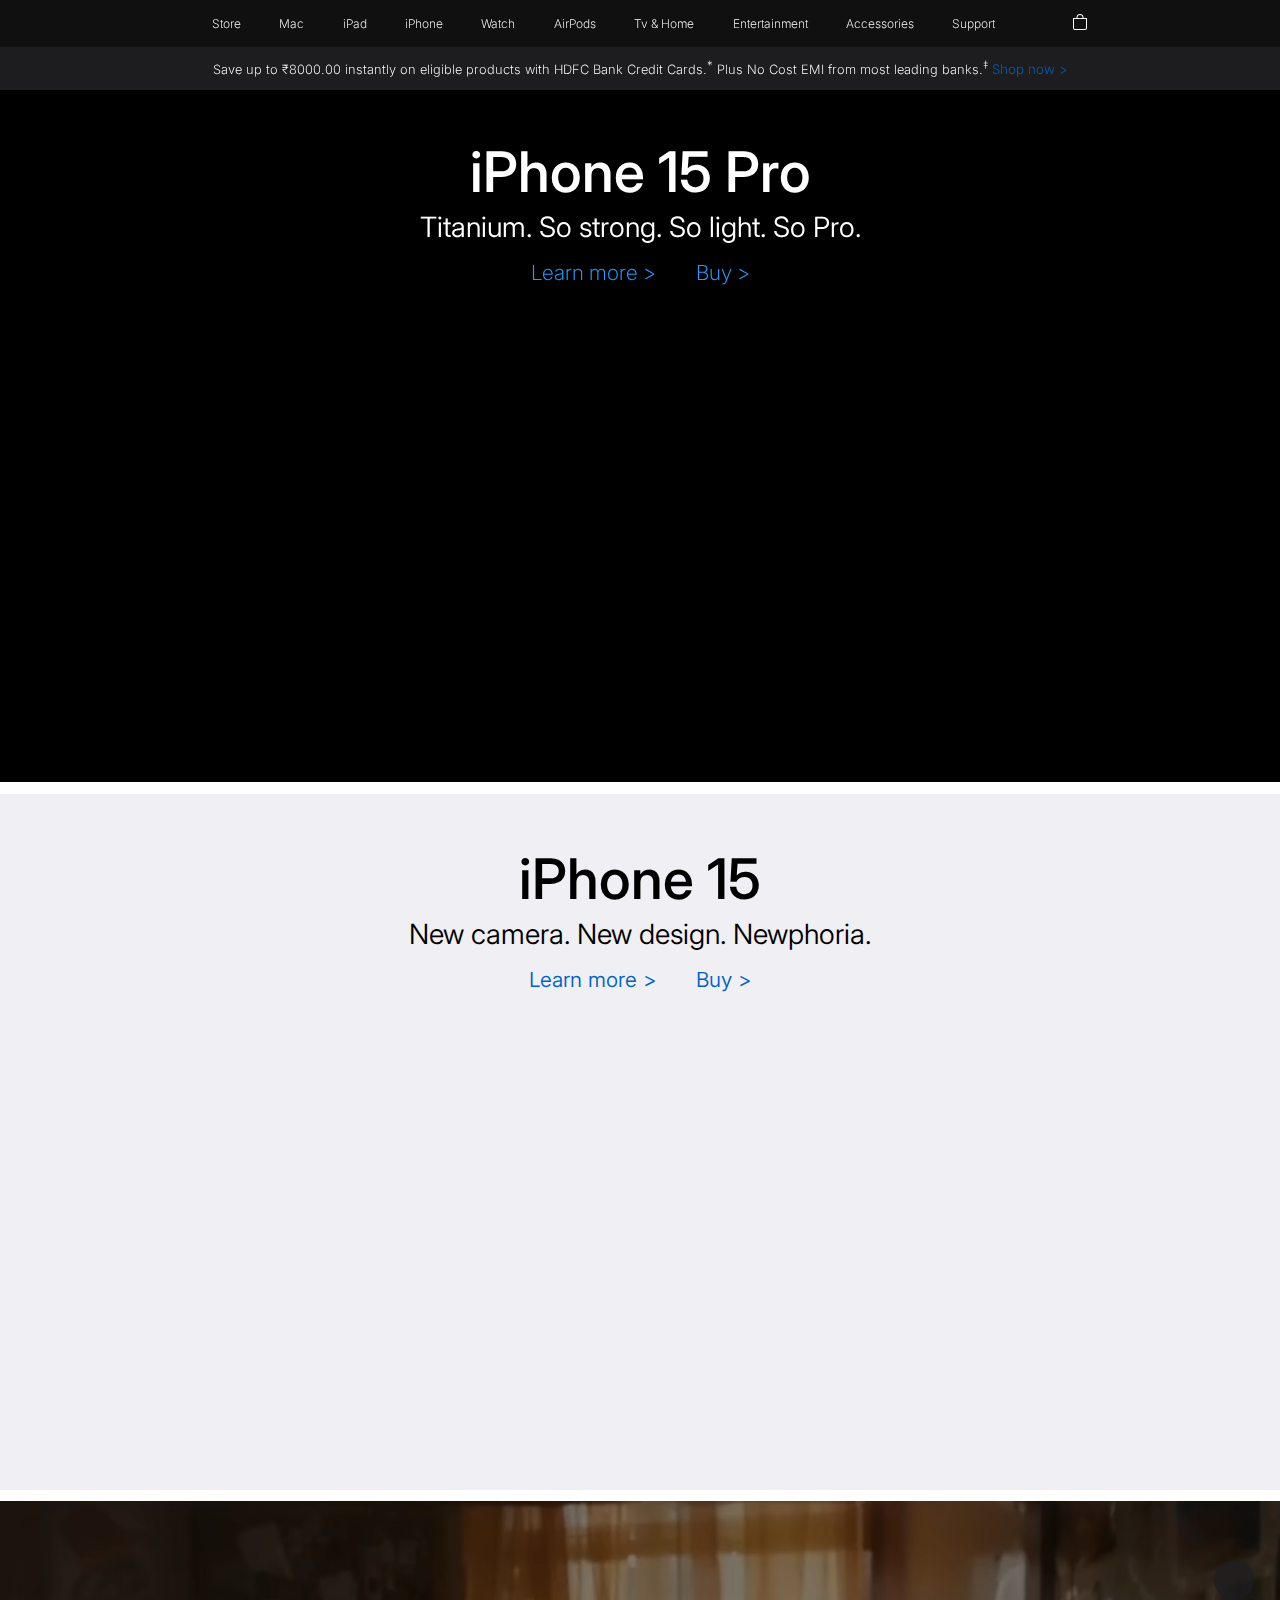
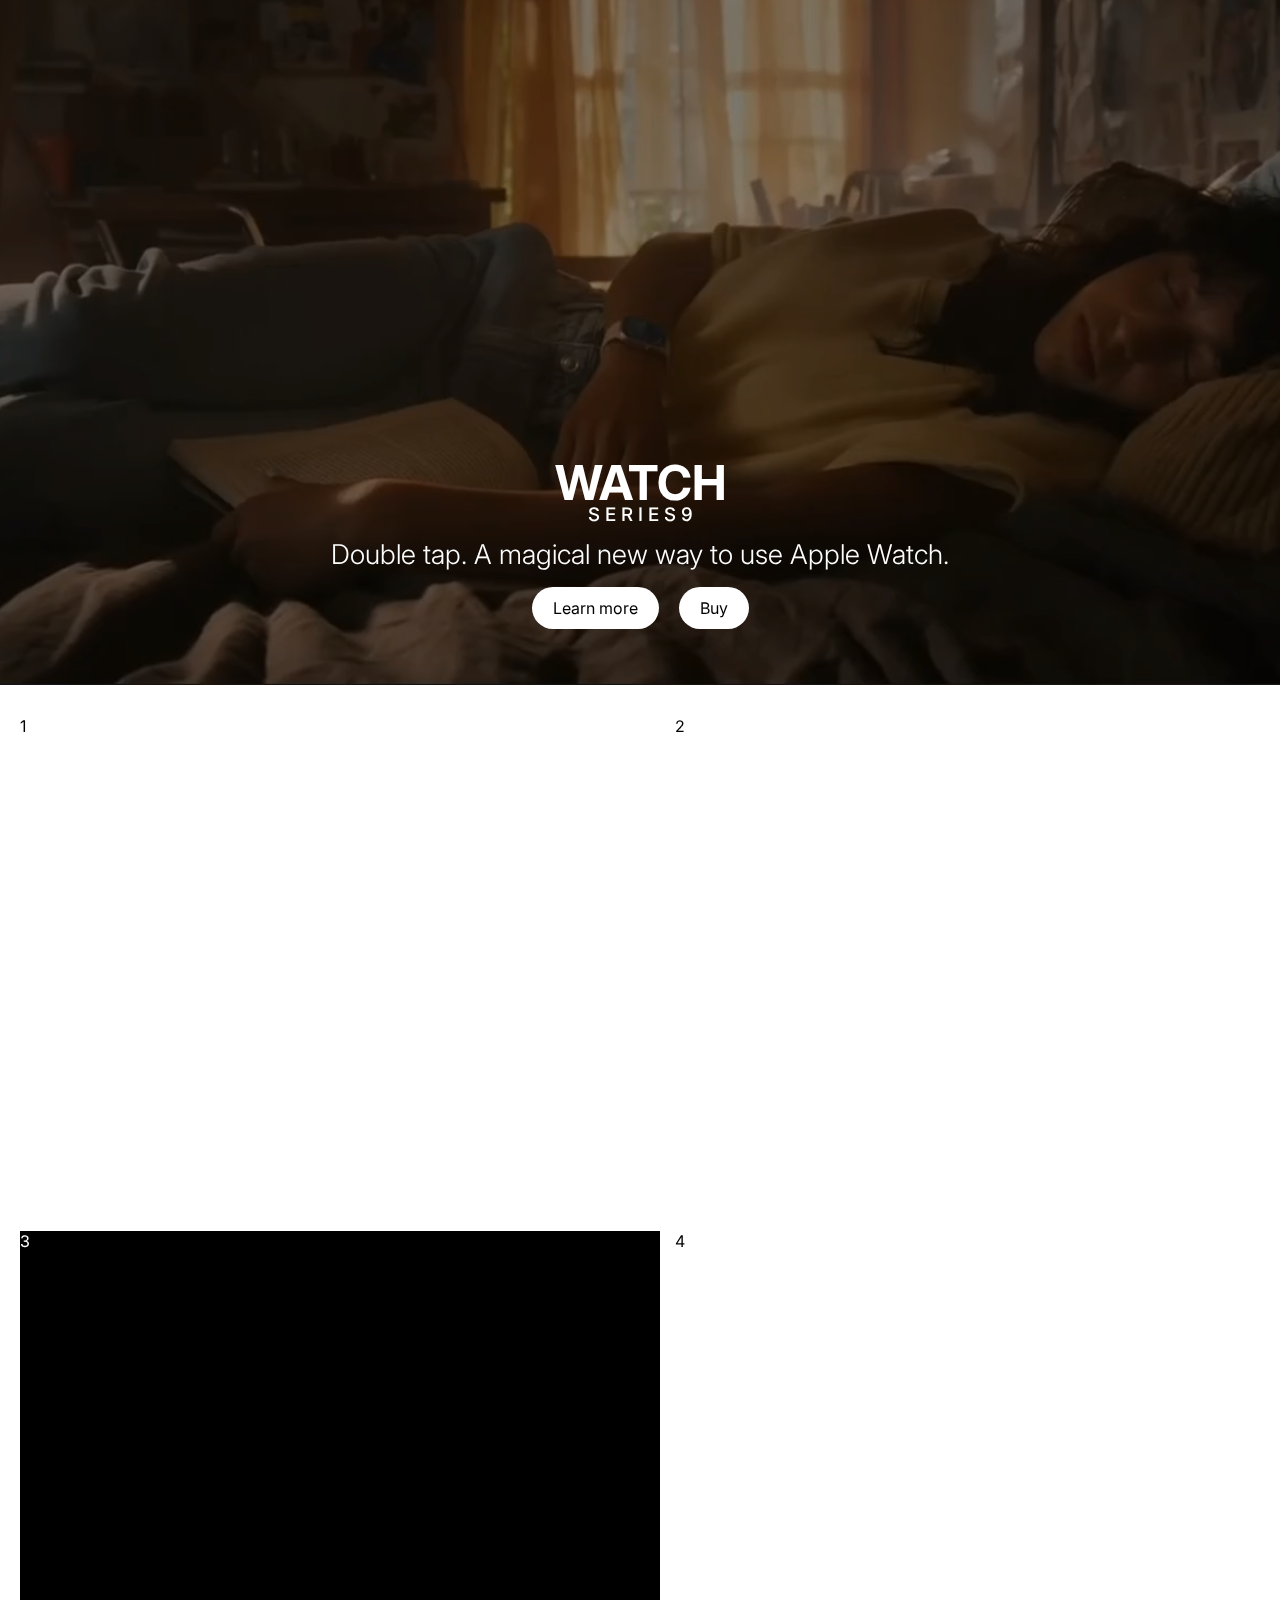
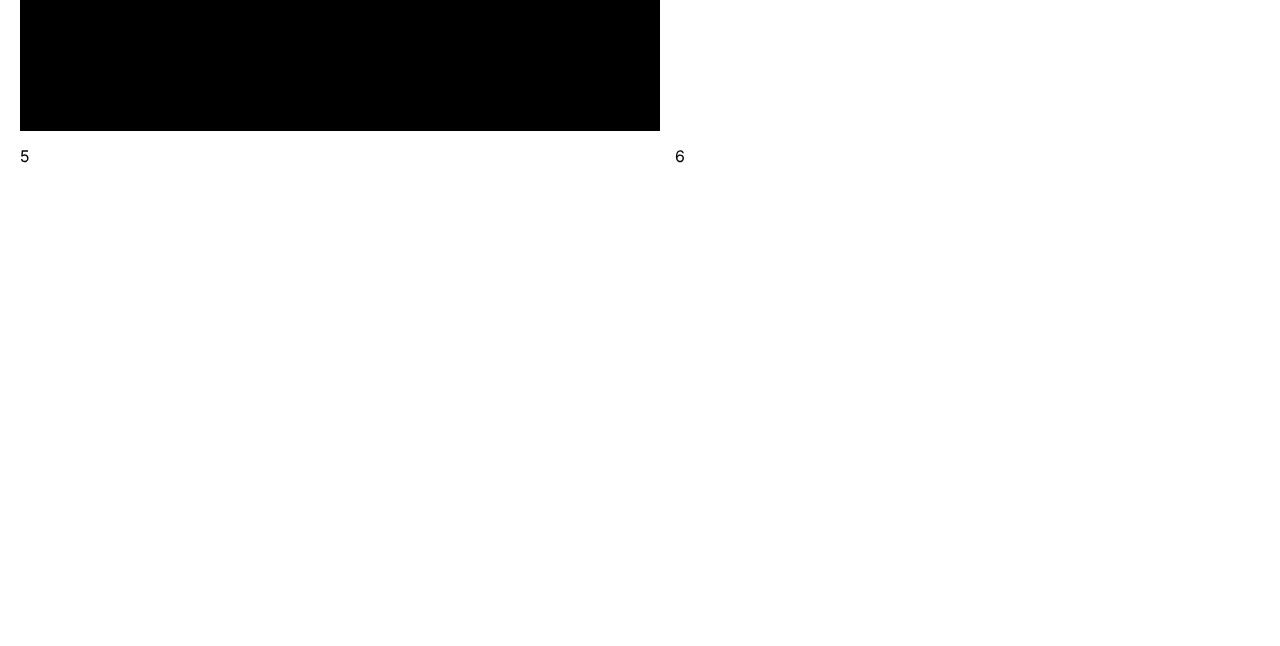
==== index.html @ e1d815b5 "Update index.html" ====
<!DOCTYPE html>
<html lang="en">

<head>
    <meta charset="UTF-8" />
    <meta name="viewport" content="width=device-width, initial-scale=1.0" />
    <title>Apple (India)</title>
    <!-- logo for site -->
    <link rel="icon" href="./assets/image.png" />
    <!-- font -->
    <link rel="preconnect" href="https://fonts.googleapis.com" />
    <link rel="preconnect" href="https://fonts.gstatic.com" crossorigin />
    <link href="https://fonts.googleapis.com/css2?family=Inter:wght@100..900&display=swap" rel="stylesheet" />
    <!-- css file link -->
    <link rel="stylesheet" href="style.css" />
    <!-- for icons -->
    <link rel="stylesheet" href="https://cdnjs.cloudflare.com/ajax/libs/font-awesome/6.5.1/css/all.min.css"
        integrity="sha512-DTOQO9RWCH3ppGqcWaEA1BIZOC6xxalwEsw9c2QQeAIftl+Vegovlnee1c9QX4TctnWMn13TZye+giMm8e2LwA=="
        crossorigin="anonymous" referrerpolicy="no-referrer" />
</head>

<body>
    <!-- navigation bar  -->
    <div class="nav-bar">
        <div class="nav-inner-div">
            <ul class="nav-links">
                <div class="left-logo show">
                    <li class="nav-item apple-logo icons">
                        <i class="fa-brands fa-apple"></i>
                    </li>
                </div>
                <div class="hidden">
                    <li class="nav-item apple-logo icons">
                        <i class="fa-brands fa-apple"></i>
                    </li>
                </div>
                <li class="nav-item shop">Store</li>
                <li class="nav-item shop">Mac</li>
                <li class="nav-item shop">iPad</li>
                <li class="nav-item shop">iPhone</li>
                <li class="nav-item shop">Watch</li>
                <li class="nav-item shop">AirPods</li>
                <li class="nav-item shop">Tv & Home</li>
                <li class="nav-item shop">Entertainment</li>
                <li class="nav-item shop">Accessories</li>
                <li class="nav-item shop">Support</li>

                <li class="nav-item icons search-logo">
                    <i class="fa-solid fa-magnifying-glass"></i>
                </li>
                <li class="nav-item icons cart-logo">
                    <svg xmlns="http://www.w3.org/2000/svg" width="16" height="16" fill="currentColor" class="bi bi-bag"
                        viewBox="0 0 16 16">
                        <path
                            d="M8 1a2.5 2.5 0 0 1 2.5 2.5V4h-5v-.5A2.5 2.5 0 0 1 8 1m3.5 3v-.5a3.5 3.5 0 1 0-7 0V4H1v10a2 2 0 0 0 2 2h10a2 2 0 0 0 2-2V4zM2 5h12v9a1 1 0 0 1-1 1H3a1 1 0 0 1-1-1z" />
                    </svg>
                </li>
                <div class="hamburger"><i class="fa-solid fa-bars"></i></div>
            </ul>
        </div>
    </div>
    <!-- navigation bar ends -->

    <!-- section 1 block start  -->
    <div class="section1">
        <div class="offers">
            <p class="offer-p">
                Save up to ₹8000.00 instantly on eligible products with HDFC Bank
                Credit Cards.<sup style="font-size: 0.7rem">*</sup> Plus No Cost EMI from most leading banks.<sup
                    style="font-size: 0.7rem">‡</sup>
                <a href="#" id="offer-a"> Shop now ></a>
            </p>
        </div>
        <div class="sec-1-text">
            <h1>iPhone 15 Pro</h1>
            <h2>Titanium. So strong. So light. So Pro.</h2>
            <a href="#" class="sec1-a">Learn more ></a>&nbsp;&nbsp;&nbsp;&nbsp;&nbsp;&nbsp;&nbsp;&nbsp;&nbsp;
            <a href="#" class="sec1-a">Buy ></a>
        </div>
        <div class="sec-1-img"></div>
    </div>
    <!-- section 1 block ends  -->


    <!-- section 2 block start  -->
    <div class="section2">
        <div class="sec-2-text">
            <h1>iPhone 15</h1>
            <h2>New camera. New design. Newphoria.</h2>
            <a href="#" class="sec2-a">Learn more ></a>&nbsp;&nbsp;&nbsp;&nbsp;&nbsp;&nbsp;&nbsp;&nbsp;&nbsp;
            <a href="#" class="sec2-a">Buy ></a>
        </div>
    </div>
    <!-- section 2 block ends  -->

    <!-- section 3 block start  -->
    <div class="section3">
        <div class="sec-3-video">
            <video autoplay muted loop id="myVideo">
                <source src="./assets/sec3-video.mp4" type="video/mp4">

            </video>
            <button id="myBtn" onclick="myFunction()"><i id="icon" class="fa-solid fa-pause"></i></button>
            <div class="sec-3-text">
                <h1><i class="fa-brands fa-apple"></i> WATCH</h1>
                <h3>S E R I E S 9</h3>
                <p>Double tap. A magical new way to use Apple Watch.</p>
                <button>Learn more</button>&nbsp;&nbsp;&nbsp;&nbsp;&nbsp;<button>Buy</button>
            </div>

        </div>
    </div>
    <!-- section 3 block ends  -->
        <div class="grid">
      <div class="white">1</div>
      <div class="white">2</div>
      <div class="black">3</div>
      <div class="white">4</div>
      <div class="white">5</div>
      <div class="white">6</div>
    </div>
    <script src="./script.js"></script>
</body>

</html>
---- style.css ----
* {
    font-family: "Inter", sans-serif;
    margin: 0;
    padding: 0;
    color: white;
}

/* ************************************************************************ */
/* navbar css start */
.nav-bar {
    display: flex;
    align-items: center;
    justify-content: space-between;
    background-color: rgba(18, 18, 18, 0.9);
    padding: 10px;
    color: white;
    position: fixed;
    top: 0;
    width: 100%;
}

.nav-inner-div {
    margin: 0 2rem 0 2rem;
    margin: 0 auto;
}

.nav-links {
    list-style: none;
    display: flex;
    align-items: center;
    width: 100%;
    height: 27.2px;
    font-weight: 250;
    font-size: 0.75rem;
}

.nav-links li {
    margin-right: 2.4rem;
}

.apple-logo {
    font-size: 1.1rem;
}

.hamburger {
    display: none;
}

.hidden {
    display: none;
}

/* for reposiveness of the navbar */
@media (max-width: 830px) {
    .shop {
        display: none;
    }

    .hidden {
        display: inline;
        position: absolute;
        left: 10px;
        font-size: 2rem;
    }

    .show {
        display: none;
    }

    .nav-bar {
        flex-direction: row-reverse;
        padding: 10px;
        align-items: flex-end;
        z-index: 3;
    }

    .nav-inner-div {
        margin: 0;
    }

    .apple-logo {
        font-size: 1.25rem;
        opacity: 0.8;
    }

    .search-logo {
        font-size: 1rem;
        opacity: 0.8;
    }

    .cart-logo {
        font-size: 1.35rem;
        opacity: 0.85;
    }

    .hamburger {
        display: contents;
        font-size: 1rem;
    }

    .nav-links {
        width: 100%;
        margin-right: 2rem;
    }
}

/* navbar css ends */
/* ************************************************************************ */


/* ************************************************************************ */
/* section 1 block css start */


/* offer block css start */
.offers {
    background-color: #1d1d1f;
    color: white;
    text-align: center;
    font-weight: 250;
    font-size: 0.8rem;
    padding: 0.7rem 0 0.8rem 0;
}

#offer-a {
    color: #0066cc;
    text-decoration: none;
    font-size: 0.83rem;
}

#offer-a:hover {
    text-decoration: underline;
}

/* making it responsive */
@media (max-width: 830px) {
    .offers {
        font-size: 0.8rem;
        padding: 0.7rem 2.5rem 0.8rem 2.5rem;
    }
}

/* offer block css ends */

.section1 {
    background-color: black;
    width: 100%;
    height: 46rem;
    text-align: center;
    padding-top: 2.9rem;
    margin-bottom: 0.7rem;
}

.section1 h1 {
    font-size: 3.5rem;
    font-weight: 540;
    padding-top: 3rem;
}

.section1 h2 {
    padding-top: 0.25rem;
    font-weight: 350;
    font-size: 1.75rem;
    padding-bottom: 1rem;
}

.section1 a {
    text-decoration: none;
    color: #2997ff;
    font-size: 1.3rem;
    font-weight: 250;
}

.sec1-a:hover {
    text-decoration: underline;
}

.sec-1-img {
    position: relative;
    top: 3rem;
    left: 10.5rem;
}



/* text responsiveness */
@media (max-width: 830px) {
    .section1 h1 {
        font-size: 3rem;
        font-weight: 540;
        padding-top: 3rem;
    }

    .section1 h2 {

        font-weight: 350;
        font-size: 1.7rem;
        padding: 0.25rem 1rem 1rem 1rem;

    }


}

/* section 1 block css ends */
/* ************************************************************************ */

/* ************************************************************************ */
/* section 2 block css start */
.section2 {
    background-color: rgb(239, 239, 244);
    width: 100%;
    height: 40.313rem;
    text-align: center;
    padding-top: 3.2rem;
    margin-bottom: 0.7rem;
    position: relative;
}

.section2 h1 {
    font-size: 3.5rem;
    font-weight: 540;
    color: black;
}

.section2 h2 {
    color: black;
    padding-top: 0.25rem;
    font-weight: 350;
    font-size: 1.75rem;
    padding-bottom: 1rem;
}

.section2 a {
    text-decoration: none;
    color: #0162c2;
    font-size: 1.3rem;
    font-weight: 350;
}

.sec2-a:hover {
    text-decoration: underline;
}

.sec-2-img {
    background-image: url("./assets/sec2-iphone.png");
    background-size: cover;
    background-repeat: no-repeat;
    background-position: bottom;
    width: 100%;
    height: 25rem;
    position: absolute;
    bottom: 0;
    left: 0;
    right: 0;
}

/* section 2 block css ends */
/* ************************************************************************ */

/* ************************************************************************ */
/* section 3 block css start */
.section3 {
    background-color: rgba(0, 0, 0, 0.4);
    width: 100%;
    height: 49rem;
    text-align: center;
    margin-bottom: 0.7rem;
    text-align: center;
    display: flex;
    flex-direction: column;
    justify-content: end;
    align-items: center;
    position: relative;
}

#myVideo {
    z-index: -1;
    position: absolute;
    top: 0;
    left: 0;
    width: 100%;
    height: 100%;
    object-fit: cover;

}

.sec-3-text {
    line-height: 2rem;
    padding-bottom: 3.5rem;
}

.sec-3-text h1 {
    font-size: 3rem;
}

.sec-3-text h3 {
    font-weight: 500;
}

.sec-3-text p {
    padding-top: 0.5rem;
    font-weight: 300;
    font-size: 1.7rem;
    padding-bottom: 1rem;
}

.sec-3-text button {
    appearance: none;
    color: black;
    background-color: rgb(255, 255, 255);
    border-radius: 50px;
    border: none;
    padding: 0.688rem 1.313rem 0.688rem 1.313rem;
    font-size: 1rem;
}

#myBtn {
    position: absolute;
    color: white;
    background-color: #1d1d1f;
    height: 2.5rem;
    width: 2.5rem;
    border-radius: 50%;
    border: none;
    top: 3.7rem;
    right: 1.6rem;
    font-size: 1.3rem;
    font-weight: 200;
    opacity: 0.7;
}

@media (max-width: 830px) {
    .sec-3-text {
        line-height: 2rem;
        padding-bottom: 3.5rem;
    }

    .sec-3-text h1 {
        font-size: 2rem;
    }

    .sec-3-text h3 {
        font-weight: 500;
        font-size: 0.8rem;
    }

    .sec-3-text p {
        /* padding-top: 0.5rem; */
        font-weight: 300;
        font-size: 1.3rem;
        padding: 0.5rem 4rem 1rem 4rem;
        /* padding-bottom: 1rem; */
    }

    #myBtn {
        visibility: hidden;
    }
}

/* section 3 block css ends */
.grid {
  height: 1500px;
  width: 100%;
  background-color: white;
  display: grid;
  grid-template-columns: 50% 50%;
  grid-template-rows: 500px 500px 500px;
  padding: 20px;
  grid-gap: 15px 15px;
}
.white {
  background-color: white;
  color: black;
}
.black {
  background-color: black;
  color: white;
}

/* ************************************************************************ */
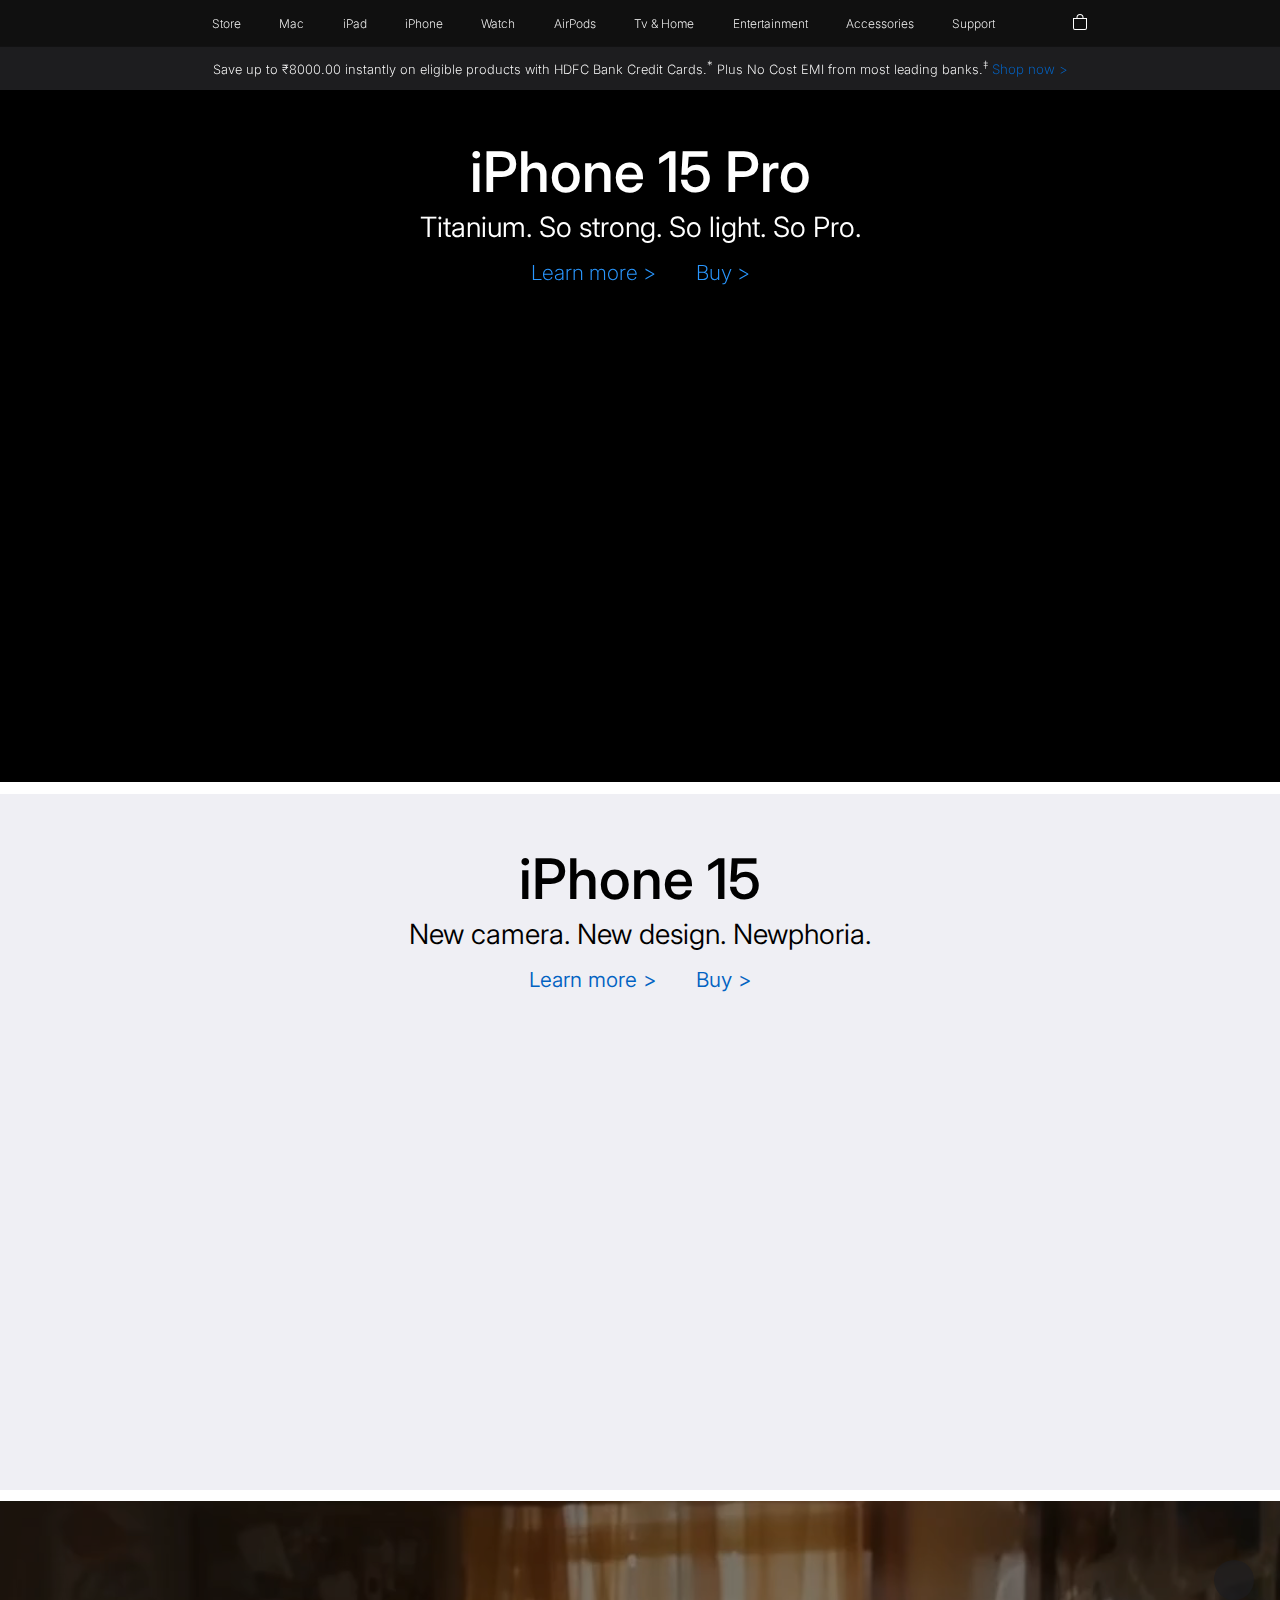
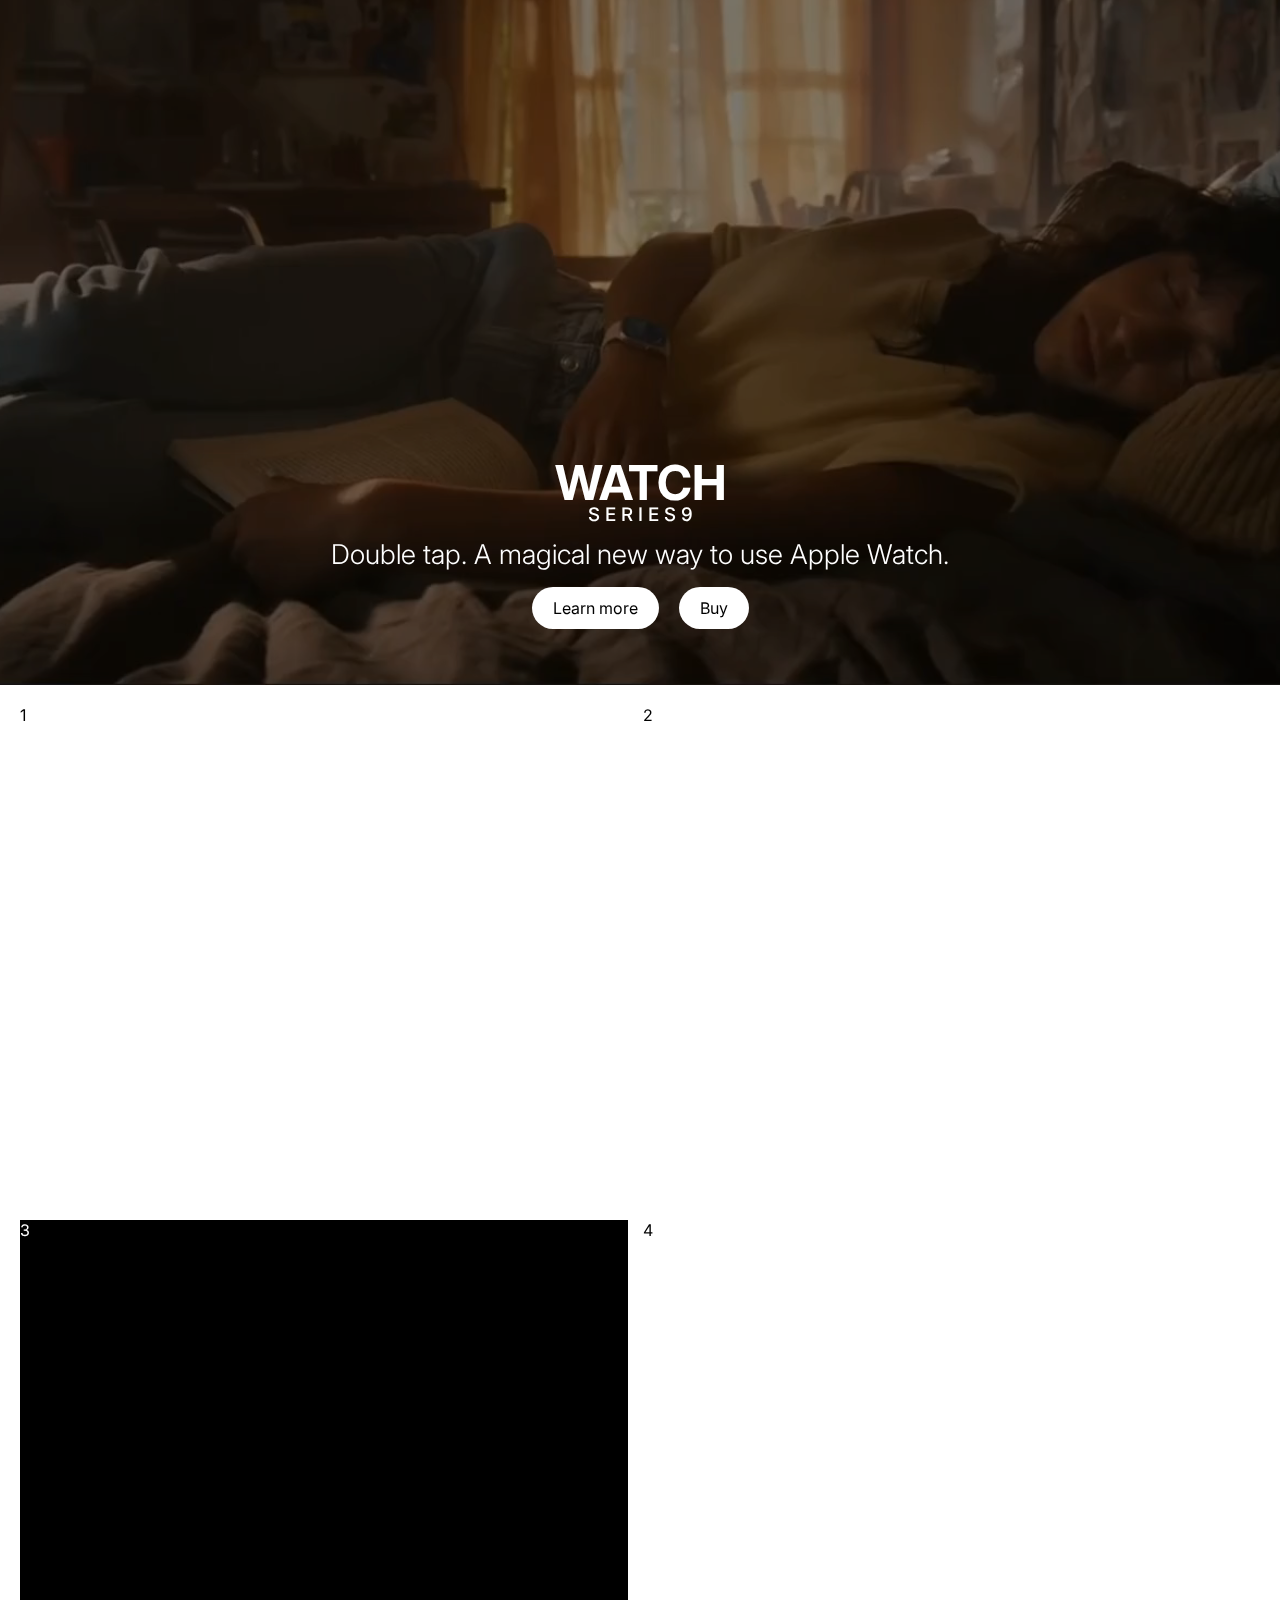
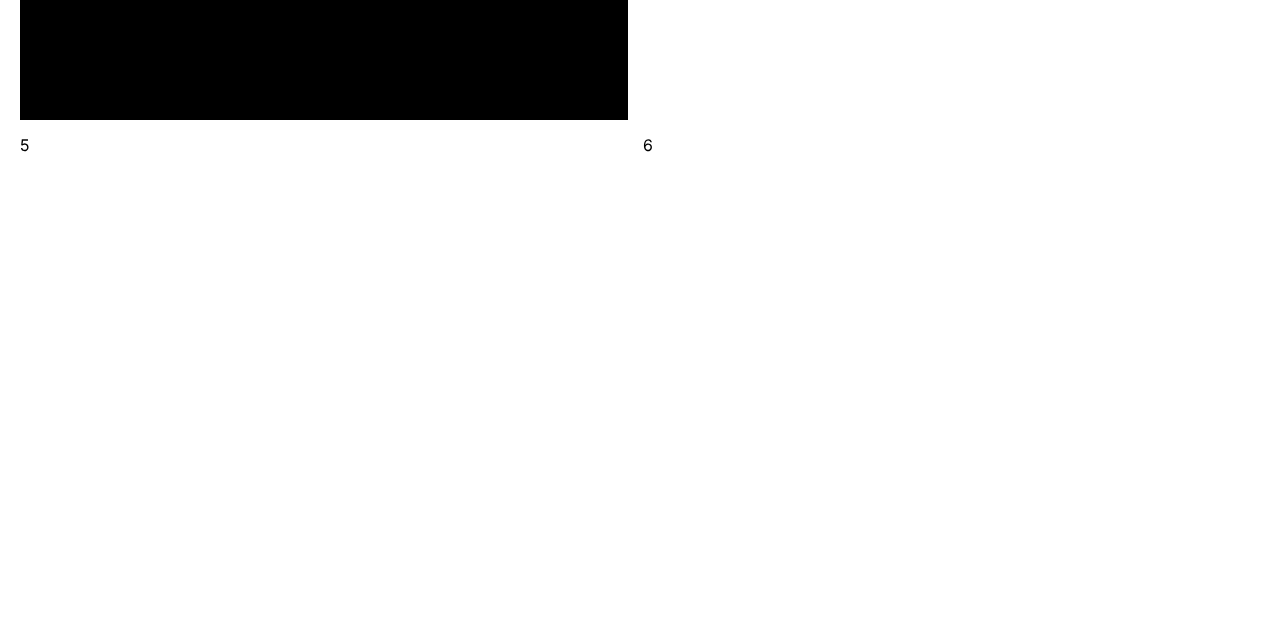
==== commit 7b215900: "Update index.html" ====
--- a/index.html
+++ b/index.html
@@ -1,7 +1,6 @@
 <!DOCTYPE html>
 <html lang="en">
-
-<head>
+  <head>
     <meta charset="UTF-8" />
     <meta name="viewport" content="width=device-width, initial-scale=1.0" />
     <title>Apple (India)</title>
@@ -10,108 +9,125 @@
     <!-- font -->
     <link rel="preconnect" href="https://fonts.googleapis.com" />
     <link rel="preconnect" href="https://fonts.gstatic.com" crossorigin />
-    <link href="https://fonts.googleapis.com/css2?family=Inter:wght@100..900&display=swap" rel="stylesheet" />
+    <link
+      href="https://fonts.googleapis.com/css2?family=Inter:wght@100..900&display=swap"
+      rel="stylesheet"
+    />
     <!-- css file link -->
     <link rel="stylesheet" href="style.css" />
     <!-- for icons -->
-    <link rel="stylesheet" href="https://cdnjs.cloudflare.com/ajax/libs/font-awesome/6.5.1/css/all.min.css"
-        integrity="sha512-DTOQO9RWCH3ppGqcWaEA1BIZOC6xxalwEsw9c2QQeAIftl+Vegovlnee1c9QX4TctnWMn13TZye+giMm8e2LwA=="
-        crossorigin="anonymous" referrerpolicy="no-referrer" />
-</head>
+    <link
+      rel="stylesheet"
+      href="https://cdnjs.cloudflare.com/ajax/libs/font-awesome/6.5.1/css/all.min.css"
+      integrity="sha512-DTOQO9RWCH3ppGqcWaEA1BIZOC6xxalwEsw9c2QQeAIftl+Vegovlnee1c9QX4TctnWMn13TZye+giMm8e2LwA=="
+      crossorigin="anonymous"
+      referrerpolicy="no-referrer"
+    />
+  </head>
 
-<body>
+  <body>
     <!-- navigation bar  -->
     <div class="nav-bar">
-        <div class="nav-inner-div">
-            <ul class="nav-links">
-                <div class="left-logo show">
-                    <li class="nav-item apple-logo icons">
-                        <i class="fa-brands fa-apple"></i>
-                    </li>
-                </div>
-                <div class="hidden">
-                    <li class="nav-item apple-logo icons">
-                        <i class="fa-brands fa-apple"></i>
-                    </li>
-                </div>
-                <li class="nav-item shop">Store</li>
-                <li class="nav-item shop">Mac</li>
-                <li class="nav-item shop">iPad</li>
-                <li class="nav-item shop">iPhone</li>
-                <li class="nav-item shop">Watch</li>
-                <li class="nav-item shop">AirPods</li>
-                <li class="nav-item shop">Tv & Home</li>
-                <li class="nav-item shop">Entertainment</li>
-                <li class="nav-item shop">Accessories</li>
-                <li class="nav-item shop">Support</li>
+      <div class="nav-inner-div">
+        <ul class="nav-links">
+          <div class="left-logo show">
+            <li class="nav-item apple-logo icons">
+              <i class="fa-brands fa-apple"></i>
+            </li>
+          </div>
+          <div class="hidden">
+            <li class="nav-item apple-logo icons">
+              <i class="fa-brands fa-apple"></i>
+            </li>
+          </div>
+          <li class="nav-item shop">Store</li>
+          <li class="nav-item shop">Mac</li>
+          <li class="nav-item shop">iPad</li>
+          <li class="nav-item shop">iPhone</li>
+          <li class="nav-item shop">Watch</li>
+          <li class="nav-item shop">AirPods</li>
+          <li class="nav-item shop">Tv & Home</li>
+          <li class="nav-item shop">Entertainment</li>
+          <li class="nav-item shop">Accessories</li>
+          <li class="nav-item shop">Support</li>
 
-                <li class="nav-item icons search-logo">
-                    <i class="fa-solid fa-magnifying-glass"></i>
-                </li>
-                <li class="nav-item icons cart-logo">
-                    <svg xmlns="http://www.w3.org/2000/svg" width="16" height="16" fill="currentColor" class="bi bi-bag"
-                        viewBox="0 0 16 16">
-                        <path
-                            d="M8 1a2.5 2.5 0 0 1 2.5 2.5V4h-5v-.5A2.5 2.5 0 0 1 8 1m3.5 3v-.5a3.5 3.5 0 1 0-7 0V4H1v10a2 2 0 0 0 2 2h10a2 2 0 0 0 2-2V4zM2 5h12v9a1 1 0 0 1-1 1H3a1 1 0 0 1-1-1z" />
-                    </svg>
-                </li>
-                <div class="hamburger"><i class="fa-solid fa-bars"></i></div>
-            </ul>
-        </div>
+          <li class="nav-item icons search-logo">
+            <i class="fa-solid fa-magnifying-glass"></i>
+          </li>
+          <li class="nav-item icons cart-logo">
+            <svg
+              xmlns="http://www.w3.org/2000/svg"
+              width="16"
+              height="16"
+              fill="currentColor"
+              class="bi bi-bag"
+              viewBox="0 0 16 16"
+            >
+              <path
+                d="M8 1a2.5 2.5 0 0 1 2.5 2.5V4h-5v-.5A2.5 2.5 0 0 1 8 1m3.5 3v-.5a3.5 3.5 0 1 0-7 0V4H1v10a2 2 0 0 0 2 2h10a2 2 0 0 0 2-2V4zM2 5h12v9a1 1 0 0 1-1 1H3a1 1 0 0 1-1-1z"
+              />
+            </svg>
+          </li>
+          <div class="hamburger"><i class="fa-solid fa-bars"></i></div>
+        </ul>
+      </div>
     </div>
     <!-- navigation bar ends -->
 
     <!-- section 1 block start  -->
     <div class="section1">
-        <div class="offers">
-            <p class="offer-p">
-                Save up to ₹8000.00 instantly on eligible products with HDFC Bank
-                Credit Cards.<sup style="font-size: 0.7rem">*</sup> Plus No Cost EMI from most leading banks.<sup
-                    style="font-size: 0.7rem">‡</sup>
-                <a href="#" id="offer-a"> Shop now ></a>
-            </p>
-        </div>
-        <div class="sec-1-text">
-            <h1>iPhone 15 Pro</h1>
-            <h2>Titanium. So strong. So light. So Pro.</h2>
-            <a href="#" class="sec1-a">Learn more ></a>&nbsp;&nbsp;&nbsp;&nbsp;&nbsp;&nbsp;&nbsp;&nbsp;&nbsp;
-            <a href="#" class="sec1-a">Buy ></a>
-        </div>
-        <div class="sec-1-img"></div>
+      <div class="offers">
+        <p class="offer-p">
+          Save up to ₹8000.00 instantly on eligible products with HDFC Bank
+          Credit Cards.<sup style="font-size: 0.7rem">*</sup> Plus No Cost EMI
+          from most leading banks.<sup style="font-size: 0.7rem">‡</sup>
+          <a href="#" id="offer-a"> Shop now ></a>
+        </p>
+      </div>
+      <div class="sec-1-text">
+        <h1>iPhone 15 Pro</h1>
+        <h2>Titanium. So strong. So light. So Pro.</h2>
+        <a href="#" class="sec1-a">Learn more ></a
+        >&nbsp;&nbsp;&nbsp;&nbsp;&nbsp;&nbsp;&nbsp;&nbsp;&nbsp;
+        <a href="#" class="sec1-a">Buy ></a>
+      </div>
+      <div class="sec-1-img"></div>
     </div>
     <!-- section 1 block ends  -->
 
-
     <!-- section 2 block start  -->
     <div class="section2">
-        <div class="sec-2-text">
-            <h1>iPhone 15</h1>
-            <h2>New camera. New design. Newphoria.</h2>
-            <a href="#" class="sec2-a">Learn more ></a>&nbsp;&nbsp;&nbsp;&nbsp;&nbsp;&nbsp;&nbsp;&nbsp;&nbsp;
-            <a href="#" class="sec2-a">Buy ></a>
-        </div>
+      <div class="sec-2-text">
+        <h1>iPhone 15</h1>
+        <h2>New camera. New design. Newphoria.</h2>
+        <a href="#" class="sec2-a">Learn more ></a
+        >&nbsp;&nbsp;&nbsp;&nbsp;&nbsp;&nbsp;&nbsp;&nbsp;&nbsp;
+        <a href="#" class="sec2-a">Buy ></a>
+      </div>
     </div>
     <!-- section 2 block ends  -->
 
     <!-- section 3 block start  -->
     <div class="section3">
-        <div class="sec-3-video">
-            <video autoplay muted loop id="myVideo">
-                <source src="./assets/sec3-video.mp4" type="video/mp4">
-
-            </video>
-            <button id="myBtn" onclick="myFunction()"><i id="icon" class="fa-solid fa-pause"></i></button>
-            <div class="sec-3-text">
-                <h1><i class="fa-brands fa-apple"></i> WATCH</h1>
-                <h3>S E R I E S 9</h3>
-                <p>Double tap. A magical new way to use Apple Watch.</p>
-                <button>Learn more</button>&nbsp;&nbsp;&nbsp;&nbsp;&nbsp;<button>Buy</button>
-            </div>
-
+      <div class="sec-3-video">
+        <video autoplay muted loop id="myVideo">
+          <source src="./assets/sec3-video.mp4" type="video/mp4" />
+        </video>
+        <button id="myBtn" onclick="myFunction()">
+          <i id="icon" class="fa-solid fa-pause"></i>
+        </button>
+        <div class="sec-3-text">
+          <h1><i class="fa-brands fa-apple"></i> WATCH</h1>
+          <h3>S E R I E S 9</h3>
+          <p>Double tap. A magical new way to use Apple Watch.</p>
+          <button>Learn more</button>&nbsp;&nbsp;&nbsp;&nbsp;&nbsp;<button>
+            Buy
+          </button>
         </div>
+      </div>
     </div>
     <!-- section 3 block ends  -->
-        <div class="grid">
+    <div class="grid">
       <div class="white">1</div>
       <div class="white">2</div>
       <div class="black">3</div>
@@ -120,6 +136,5 @@
       <div class="white">6</div>
     </div>
     <script src="./script.js"></script>
-</body>
-
+  </body>
 </html>
--- a/style.css
+++ b/style.css
@@ -361,12 +361,12 @@
 /* section 3 block css ends */
 .grid {
   height: 1500px;
-  width: 100%;
+  width: 95%;
   background-color: white;
   display: grid;
   grid-template-columns: 50% 50%;
   grid-template-rows: 500px 500px 500px;
-  padding: 20px;
+  margin: 20px 0px 20px 20px;
   grid-gap: 15px 15px;
 }
 .white {
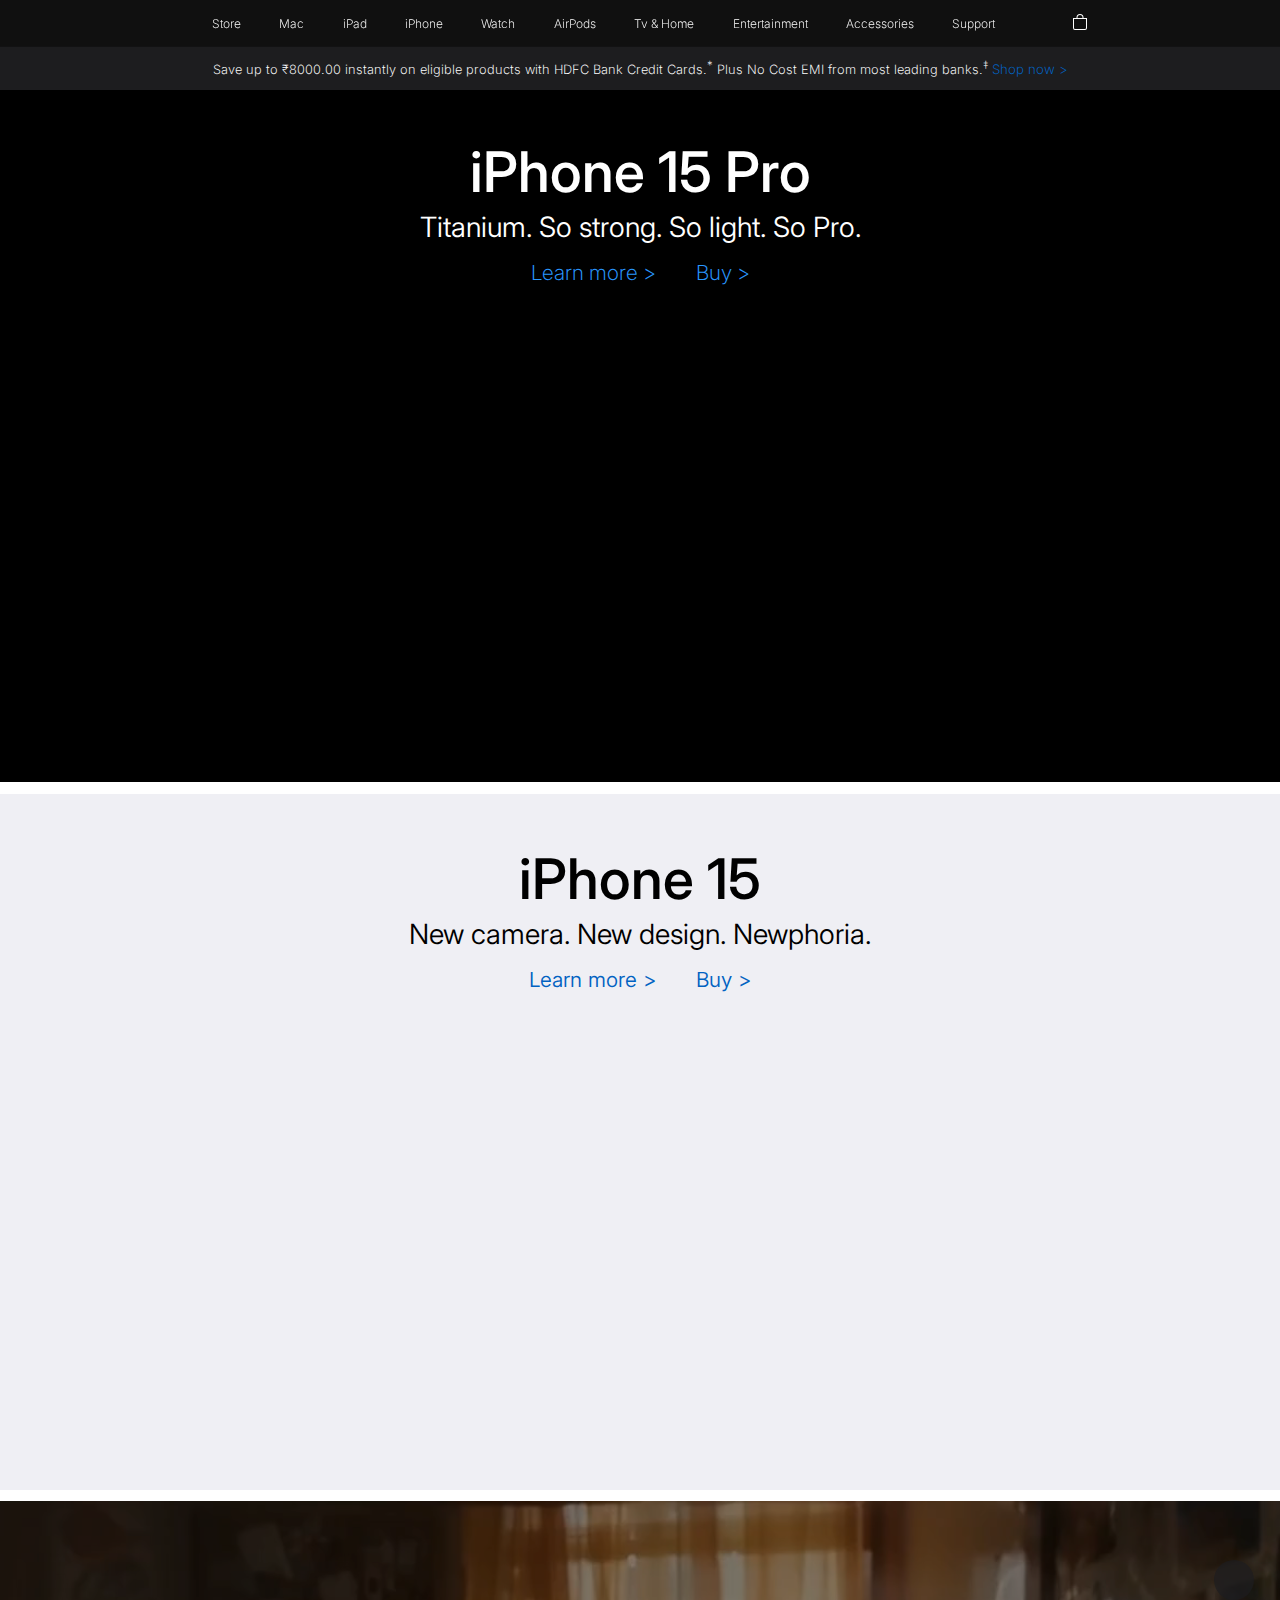
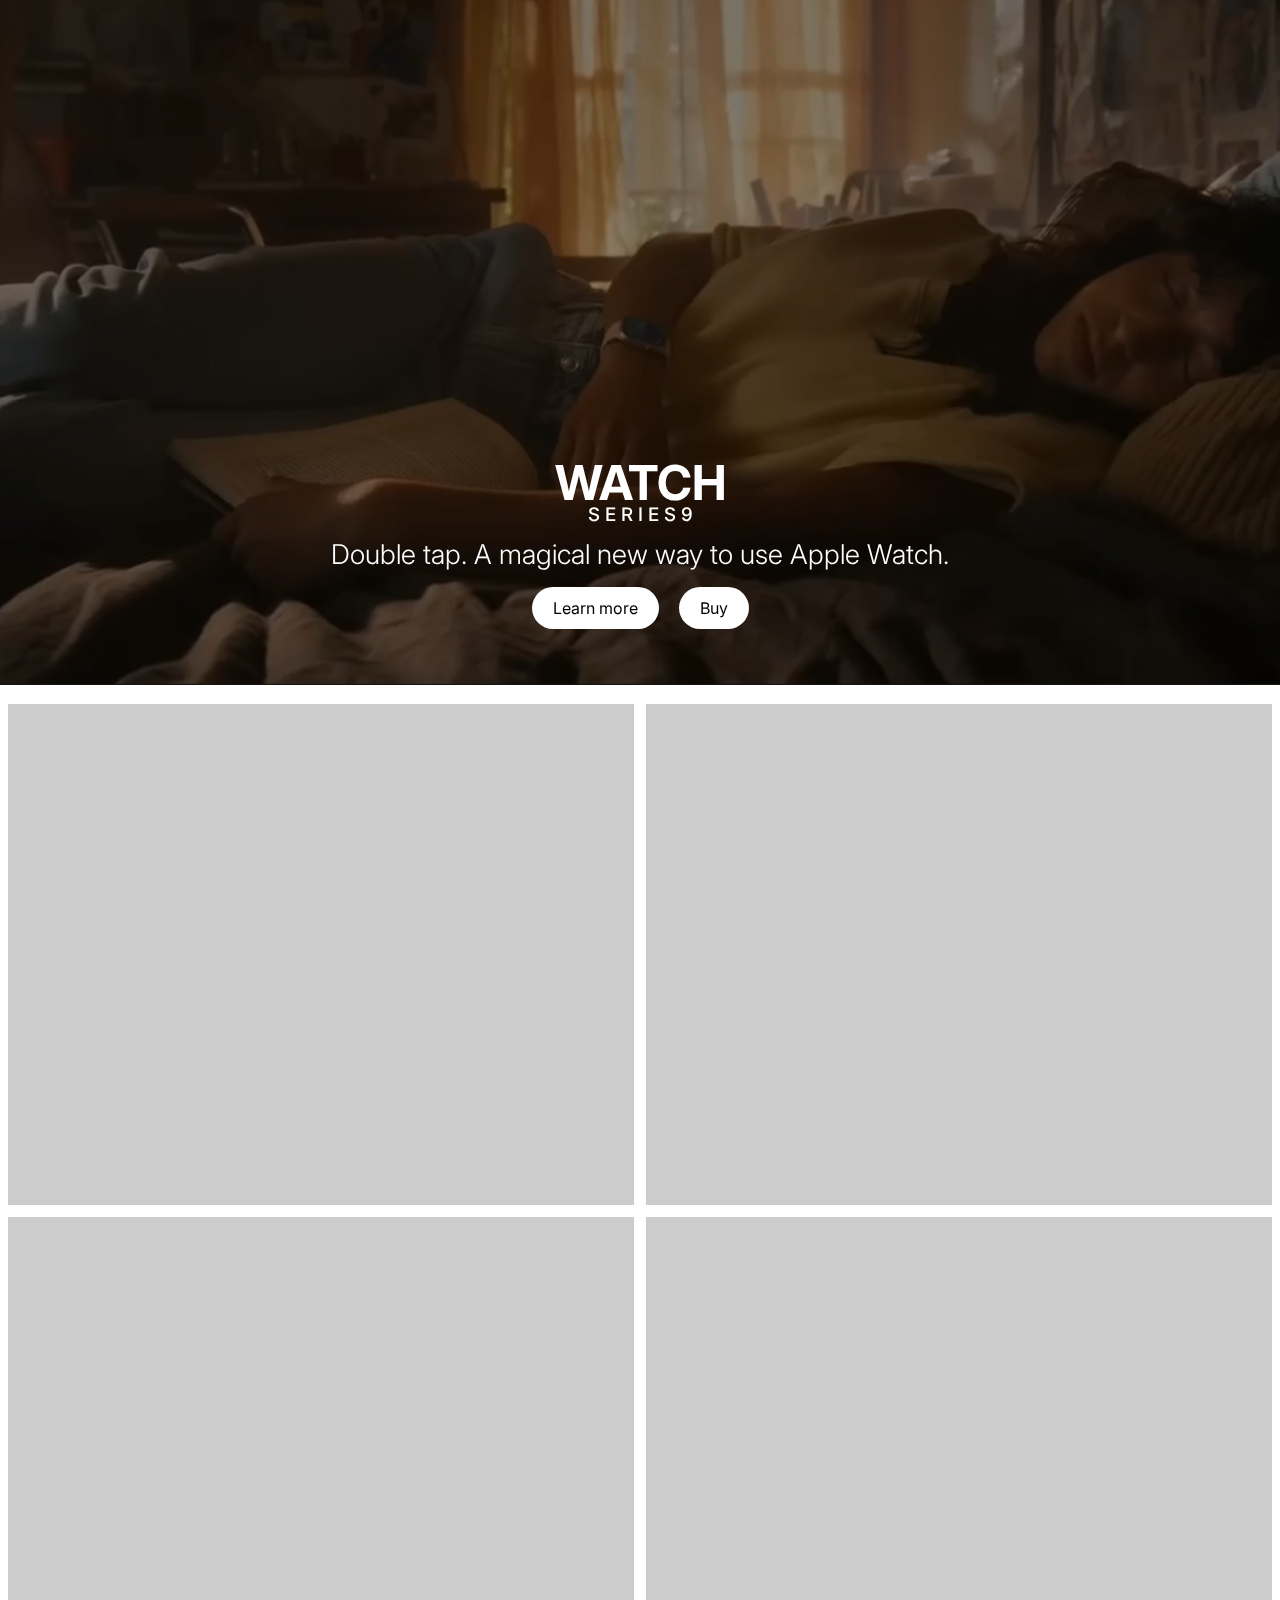
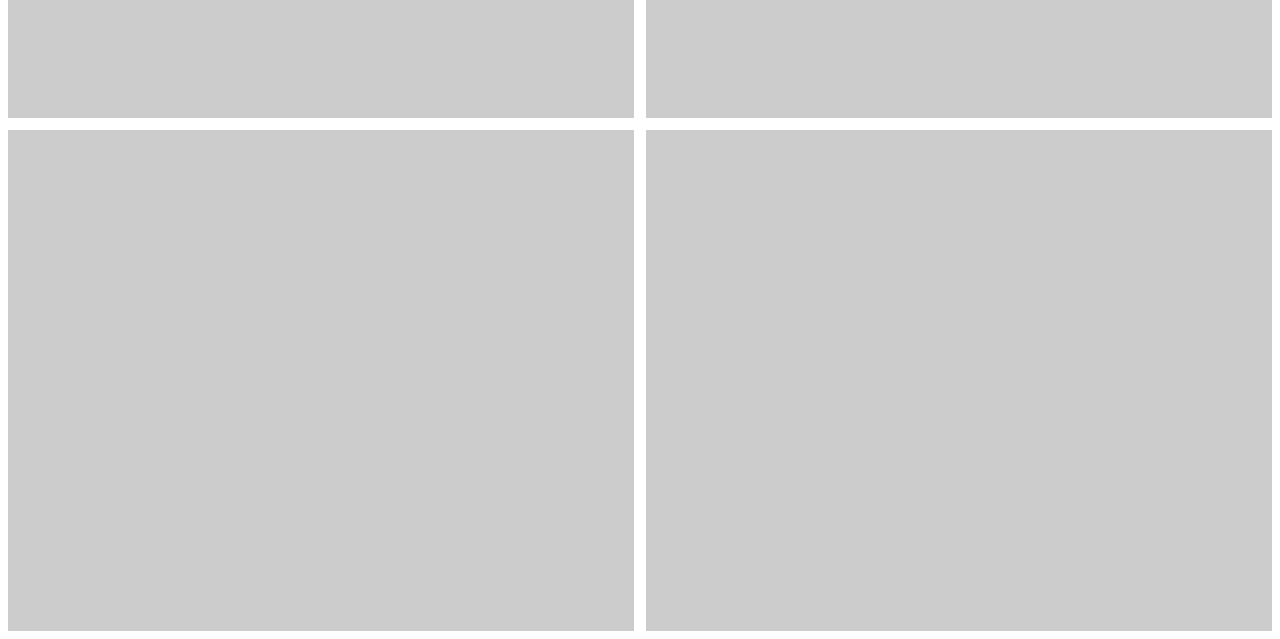
==== commit a0beb606: "Update index.html" ====
--- a/index.html
+++ b/index.html
@@ -1,6 +1,7 @@
 <!DOCTYPE html>
 <html lang="en">
-  <head>
+
+<head>
     <meta charset="UTF-8" />
     <meta name="viewport" content="width=device-width, initial-scale=1.0" />
     <title>Apple (India)</title>
@@ -9,132 +10,120 @@
     <!-- font -->
     <link rel="preconnect" href="https://fonts.googleapis.com" />
     <link rel="preconnect" href="https://fonts.gstatic.com" crossorigin />
-    <link
-      href="https://fonts.googleapis.com/css2?family=Inter:wght@100..900&display=swap"
-      rel="stylesheet"
-    />
+    <link href="https://fonts.googleapis.com/css2?family=Inter:wght@100..900&display=swap" rel="stylesheet" />
     <!-- css file link -->
     <link rel="stylesheet" href="style.css" />
     <!-- for icons -->
-    <link
-      rel="stylesheet"
-      href="https://cdnjs.cloudflare.com/ajax/libs/font-awesome/6.5.1/css/all.min.css"
-      integrity="sha512-DTOQO9RWCH3ppGqcWaEA1BIZOC6xxalwEsw9c2QQeAIftl+Vegovlnee1c9QX4TctnWMn13TZye+giMm8e2LwA=="
-      crossorigin="anonymous"
-      referrerpolicy="no-referrer"
-    />
-  </head>
+    <link rel="stylesheet" href="https://cdnjs.cloudflare.com/ajax/libs/font-awesome/6.5.1/css/all.min.css"
+        integrity="sha512-DTOQO9RWCH3ppGqcWaEA1BIZOC6xxalwEsw9c2QQeAIftl+Vegovlnee1c9QX4TctnWMn13TZye+giMm8e2LwA=="
+        crossorigin="anonymous" referrerpolicy="no-referrer" />
+</head>
 
-  <body>
+<body>
     <!-- navigation bar  -->
     <div class="nav-bar">
-      <div class="nav-inner-div">
-        <ul class="nav-links">
-          <div class="left-logo show">
-            <li class="nav-item apple-logo icons">
-              <i class="fa-brands fa-apple"></i>
-            </li>
-          </div>
-          <div class="hidden">
-            <li class="nav-item apple-logo icons">
-              <i class="fa-brands fa-apple"></i>
-            </li>
-          </div>
-          <li class="nav-item shop">Store</li>
-          <li class="nav-item shop">Mac</li>
-          <li class="nav-item shop">iPad</li>
-          <li class="nav-item shop">iPhone</li>
-          <li class="nav-item shop">Watch</li>
-          <li class="nav-item shop">AirPods</li>
-          <li class="nav-item shop">Tv & Home</li>
-          <li class="nav-item shop">Entertainment</li>
-          <li class="nav-item shop">Accessories</li>
-          <li class="nav-item shop">Support</li>
+        <div class="nav-inner-div">
+            <ul class="nav-links">
+                <div class="left-logo show">
+                    <li class="nav-item apple-logo icons">
+                        <i class="fa-brands fa-apple"></i>
+                    </li>
+                </div>
+                <div class="hidden">
+                    <li class="nav-item apple-logo icons">
+                        <i class="fa-brands fa-apple"></i>
+                    </li>
+                </div>
+                <li class="nav-item shop">Store</li>
+                <li class="nav-item shop">Mac</li>
+                <li class="nav-item shop">iPad</li>
+                <li class="nav-item shop">iPhone</li>
+                <li class="nav-item shop">Watch</li>
+                <li class="nav-item shop">AirPods</li>
+                <li class="nav-item shop">Tv & Home</li>
+                <li class="nav-item shop">Entertainment</li>
+                <li class="nav-item shop">Accessories</li>
+                <li class="nav-item shop">Support</li>
 
-          <li class="nav-item icons search-logo">
-            <i class="fa-solid fa-magnifying-glass"></i>
-          </li>
-          <li class="nav-item icons cart-logo">
-            <svg
-              xmlns="http://www.w3.org/2000/svg"
-              width="16"
-              height="16"
-              fill="currentColor"
-              class="bi bi-bag"
-              viewBox="0 0 16 16"
-            >
-              <path
-                d="M8 1a2.5 2.5 0 0 1 2.5 2.5V4h-5v-.5A2.5 2.5 0 0 1 8 1m3.5 3v-.5a3.5 3.5 0 1 0-7 0V4H1v10a2 2 0 0 0 2 2h10a2 2 0 0 0 2-2V4zM2 5h12v9a1 1 0 0 1-1 1H3a1 1 0 0 1-1-1z"
-              />
-            </svg>
-          </li>
-          <div class="hamburger"><i class="fa-solid fa-bars"></i></div>
-        </ul>
-      </div>
+                <li class="nav-item icons search-logo">
+                    <i class="fa-solid fa-magnifying-glass"></i>
+                </li>
+                <li class="nav-item icons cart-logo">
+                    <svg xmlns="http://www.w3.org/2000/svg" width="16" height="16" fill="currentColor" class="bi bi-bag"
+                        viewBox="0 0 16 16">
+                        <path
+                            d="M8 1a2.5 2.5 0 0 1 2.5 2.5V4h-5v-.5A2.5 2.5 0 0 1 8 1m3.5 3v-.5a3.5 3.5 0 1 0-7 0V4H1v10a2 2 0 0 0 2 2h10a2 2 0 0 0 2-2V4zM2 5h12v9a1 1 0 0 1-1 1H3a1 1 0 0 1-1-1z" />
+                    </svg>
+                </li>
+                <div class="hamburger"><i class="fa-solid fa-bars"></i></div>
+            </ul>
+        </div>
     </div>
     <!-- navigation bar ends -->
 
     <!-- section 1 block start  -->
     <div class="section1">
-      <div class="offers">
-        <p class="offer-p">
-          Save up to ₹8000.00 instantly on eligible products with HDFC Bank
-          Credit Cards.<sup style="font-size: 0.7rem">*</sup> Plus No Cost EMI
-          from most leading banks.<sup style="font-size: 0.7rem">‡</sup>
-          <a href="#" id="offer-a"> Shop now ></a>
-        </p>
-      </div>
-      <div class="sec-1-text">
-        <h1>iPhone 15 Pro</h1>
-        <h2>Titanium. So strong. So light. So Pro.</h2>
-        <a href="#" class="sec1-a">Learn more ></a
-        >&nbsp;&nbsp;&nbsp;&nbsp;&nbsp;&nbsp;&nbsp;&nbsp;&nbsp;
-        <a href="#" class="sec1-a">Buy ></a>
-      </div>
-      <div class="sec-1-img"></div>
+        <div class="offers">
+            <p class="offer-p">
+                Save up to ₹8000.00 instantly on eligible products with HDFC Bank
+                Credit Cards.<sup style="font-size: 0.7rem">*</sup> Plus No Cost EMI
+                from most leading banks.<sup style="font-size: 0.7rem">‡</sup>
+                <a href="#" id="offer-a"> Shop now ></a>
+            </p>
+        </div>
+        <div class="sec-1-text">
+            <h1>iPhone 15 Pro</h1>
+            <h2>Titanium. So strong. So light. So Pro.</h2>
+            <a href="#" class="sec1-a">Learn more ></a>&nbsp;&nbsp;&nbsp;&nbsp;&nbsp;&nbsp;&nbsp;&nbsp;&nbsp;
+            <a href="#" class="sec1-a">Buy ></a>
+        </div>
+        <div class="sec-1-img"></div>
     </div>
     <!-- section 1 block ends  -->
 
     <!-- section 2 block start  -->
     <div class="section2">
-      <div class="sec-2-text">
-        <h1>iPhone 15</h1>
-        <h2>New camera. New design. Newphoria.</h2>
-        <a href="#" class="sec2-a">Learn more ></a
-        >&nbsp;&nbsp;&nbsp;&nbsp;&nbsp;&nbsp;&nbsp;&nbsp;&nbsp;
-        <a href="#" class="sec2-a">Buy ></a>
-      </div>
+        <div class="sec-2-text">
+            <h1>iPhone 15</h1>
+            <h2>New camera. New design. Newphoria.</h2>
+            <a href="#" class="sec2-a">Learn more ></a>&nbsp;&nbsp;&nbsp;&nbsp;&nbsp;&nbsp;&nbsp;&nbsp;&nbsp;
+            <a href="#" class="sec2-a">Buy ></a>
+        </div>
     </div>
     <!-- section 2 block ends  -->
 
     <!-- section 3 block start  -->
     <div class="section3">
-      <div class="sec-3-video">
-        <video autoplay muted loop id="myVideo">
-          <source src="./assets/sec3-video.mp4" type="video/mp4" />
-        </video>
-        <button id="myBtn" onclick="myFunction()">
-          <i id="icon" class="fa-solid fa-pause"></i>
-        </button>
-        <div class="sec-3-text">
-          <h1><i class="fa-brands fa-apple"></i> WATCH</h1>
-          <h3>S E R I E S 9</h3>
-          <p>Double tap. A magical new way to use Apple Watch.</p>
-          <button>Learn more</button>&nbsp;&nbsp;&nbsp;&nbsp;&nbsp;<button>
-            Buy
-          </button>
+        <div class="sec-3-video">
+            <video autoplay muted loop id="myVideo">
+                <source src="./assets/sec3-video.mp4" type="video/mp4" />
+            </video>
+            <button id="myBtn" onclick="myFunction()">
+                <i id="icon" class="fa-solid fa-pause"></i>
+            </button>
+            <div class="sec-3-text">
+                <h1><i class="fa-brands fa-apple"></i> WATCH</h1>
+                <h3>S E R I E S 9</h3>
+                <p>Double tap. A magical new way to use Apple Watch.</p>
+                <button>Learn more</button>&nbsp;&nbsp;&nbsp;&nbsp;&nbsp;<button>
+                    Buy
+                </button>
+            </div>
         </div>
-      </div>
     </div>
     <!-- section 3 block ends  -->
-    <div class="grid">
-      <div class="white">1</div>
-      <div class="white">2</div>
-      <div class="black">3</div>
-      <div class="white">4</div>
-      <div class="white">5</div>
-      <div class="white">6</div>
+
+    <!-- section 4 grid start  -->
+    <div class="grid-container">
+        <div class="grid-item"></div>
+        <div class="grid-item"></div>
+        <div class="grid-item"></div>
+        <div class="grid-item"></div>
+        <div class="grid-item"></div>
+        <div class="grid-item"></div>
     </div>
+    <!-- section 4 grid ends  -->
     <script src="./script.js"></script>
-  </body>
+</body>
+
 </html>
--- a/style.css
+++ b/style.css
@@ -72,6 +72,8 @@
         padding: 10px;
         align-items: flex-end;
         z-index: 3;
+        width: 100%;
+        /*position: fixed;*/
     }
 
     .nav-inner-div {
@@ -107,10 +109,8 @@
 /* navbar css ends */
 /* ************************************************************************ */
 
-
 /* ************************************************************************ */
 /* section 1 block css start */
-
 
 /* offer block css start */
 .offers {
@@ -180,8 +180,6 @@
     top: 3rem;
     left: 10.5rem;
 }
-
-
 
 /* text responsiveness */
 @media (max-width: 830px) {
@@ -192,14 +190,10 @@
     }
 
     .section1 h2 {
-
         font-weight: 350;
         font-size: 1.7rem;
         padding: 0.25rem 1rem 1rem 1rem;
-
-    }
-
-
+    }
 }
 
 /* section 1 block css ends */
@@ -282,7 +276,6 @@
     width: 100%;
     height: 100%;
     object-fit: cover;
-
 }
 
 .sec-3-text {
@@ -359,23 +352,23 @@
 }
 
 /* section 3 block css ends */
-.grid {
-  height: 1500px;
-  width: 95%;
-  background-color: white;
-  display: grid;
-  grid-template-columns: 50% 50%;
-  grid-template-rows: 500px 500px 500px;
-  margin: 20px 0px 20px 20px;
-  grid-gap: 15px 15px;
-}
-.white {
-  background-color: white;
-  color: black;
-}
-.black {
-  background-color: black;
-  color: white;
-}
-
-/* ************************************************************************ */
+/* ************************************************************************ */
+
+
+/* ************************************************************************ */
+/* section 4 grid block css starts  */
+.grid-container {
+    display: grid;
+    grid-template-columns: repeat(2, 1fr);
+    gap: 12px;
+    padding: 8px;
+}
+
+.grid-item {
+    background-color: #ccc;
+    aspect-ratio: 1.25;
+
+}
+
+/* section 4 grid block css ends  */
+/* ************************************************************************ */
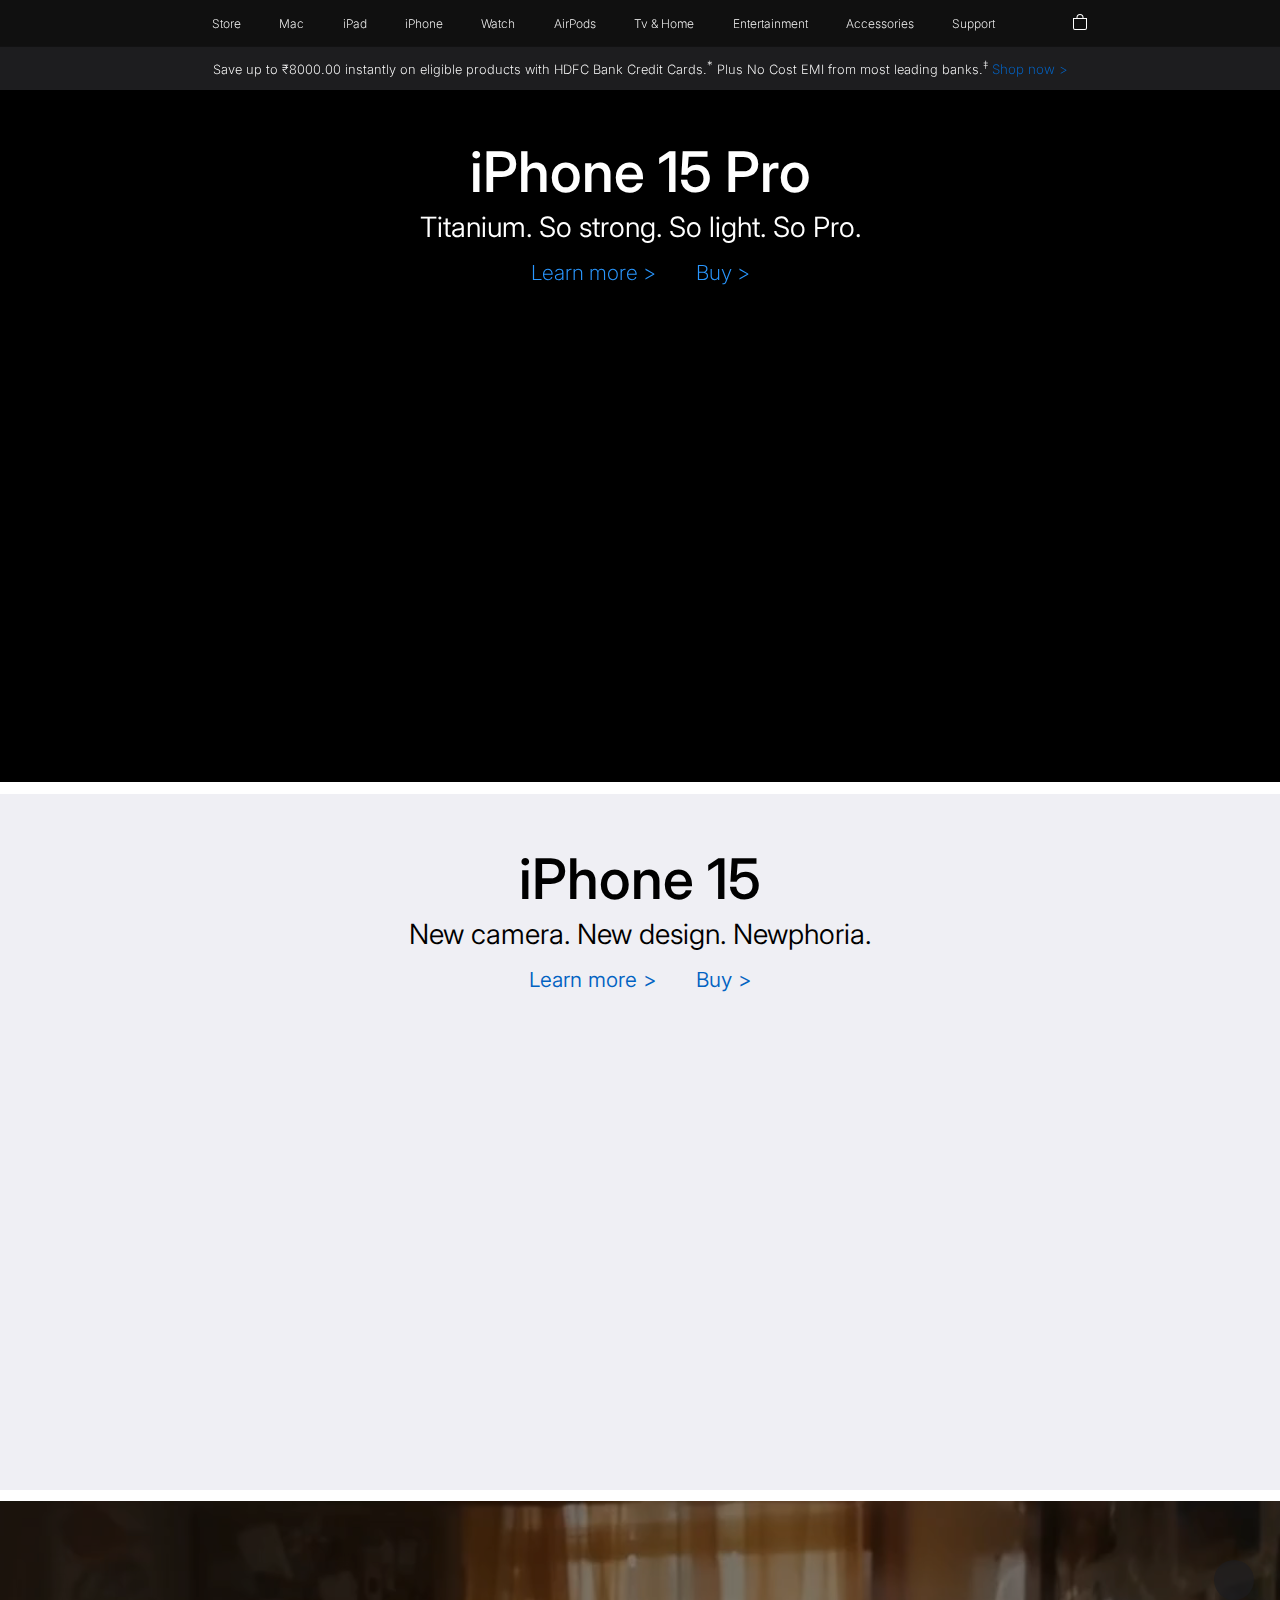
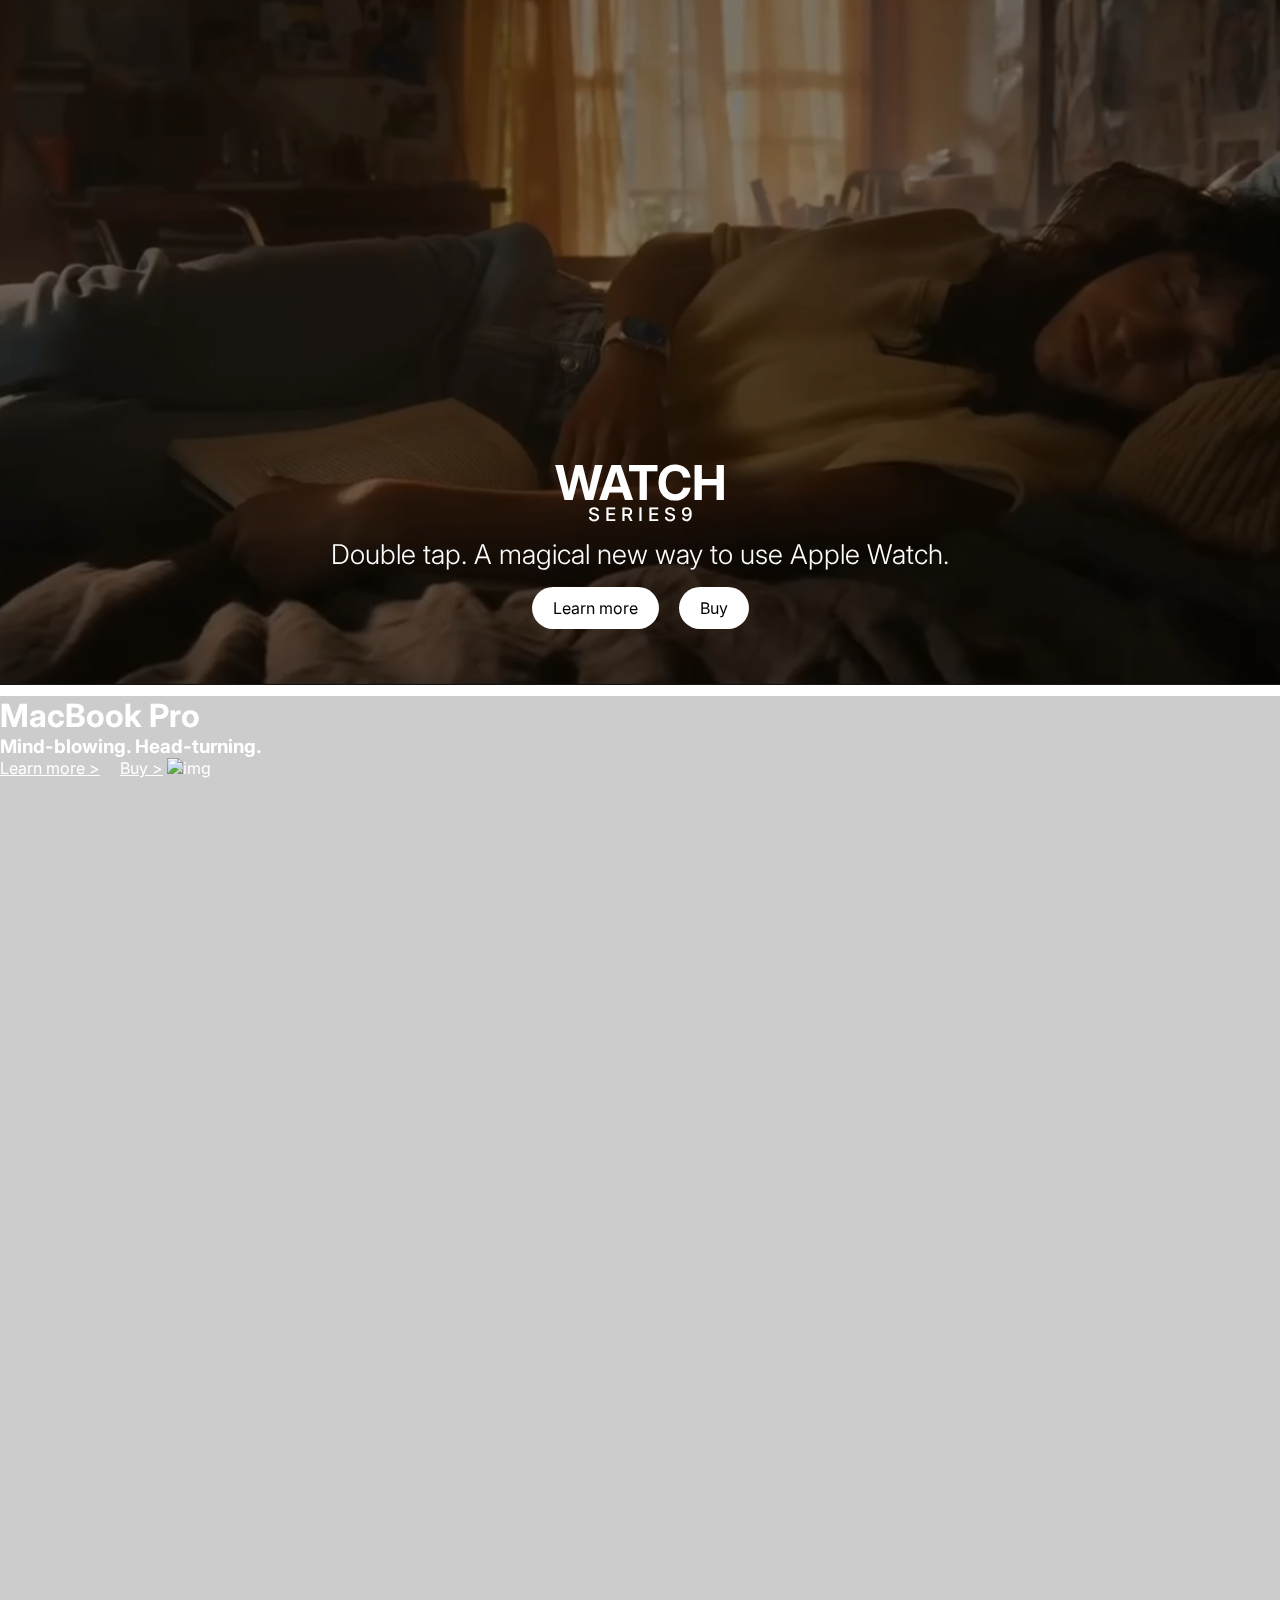
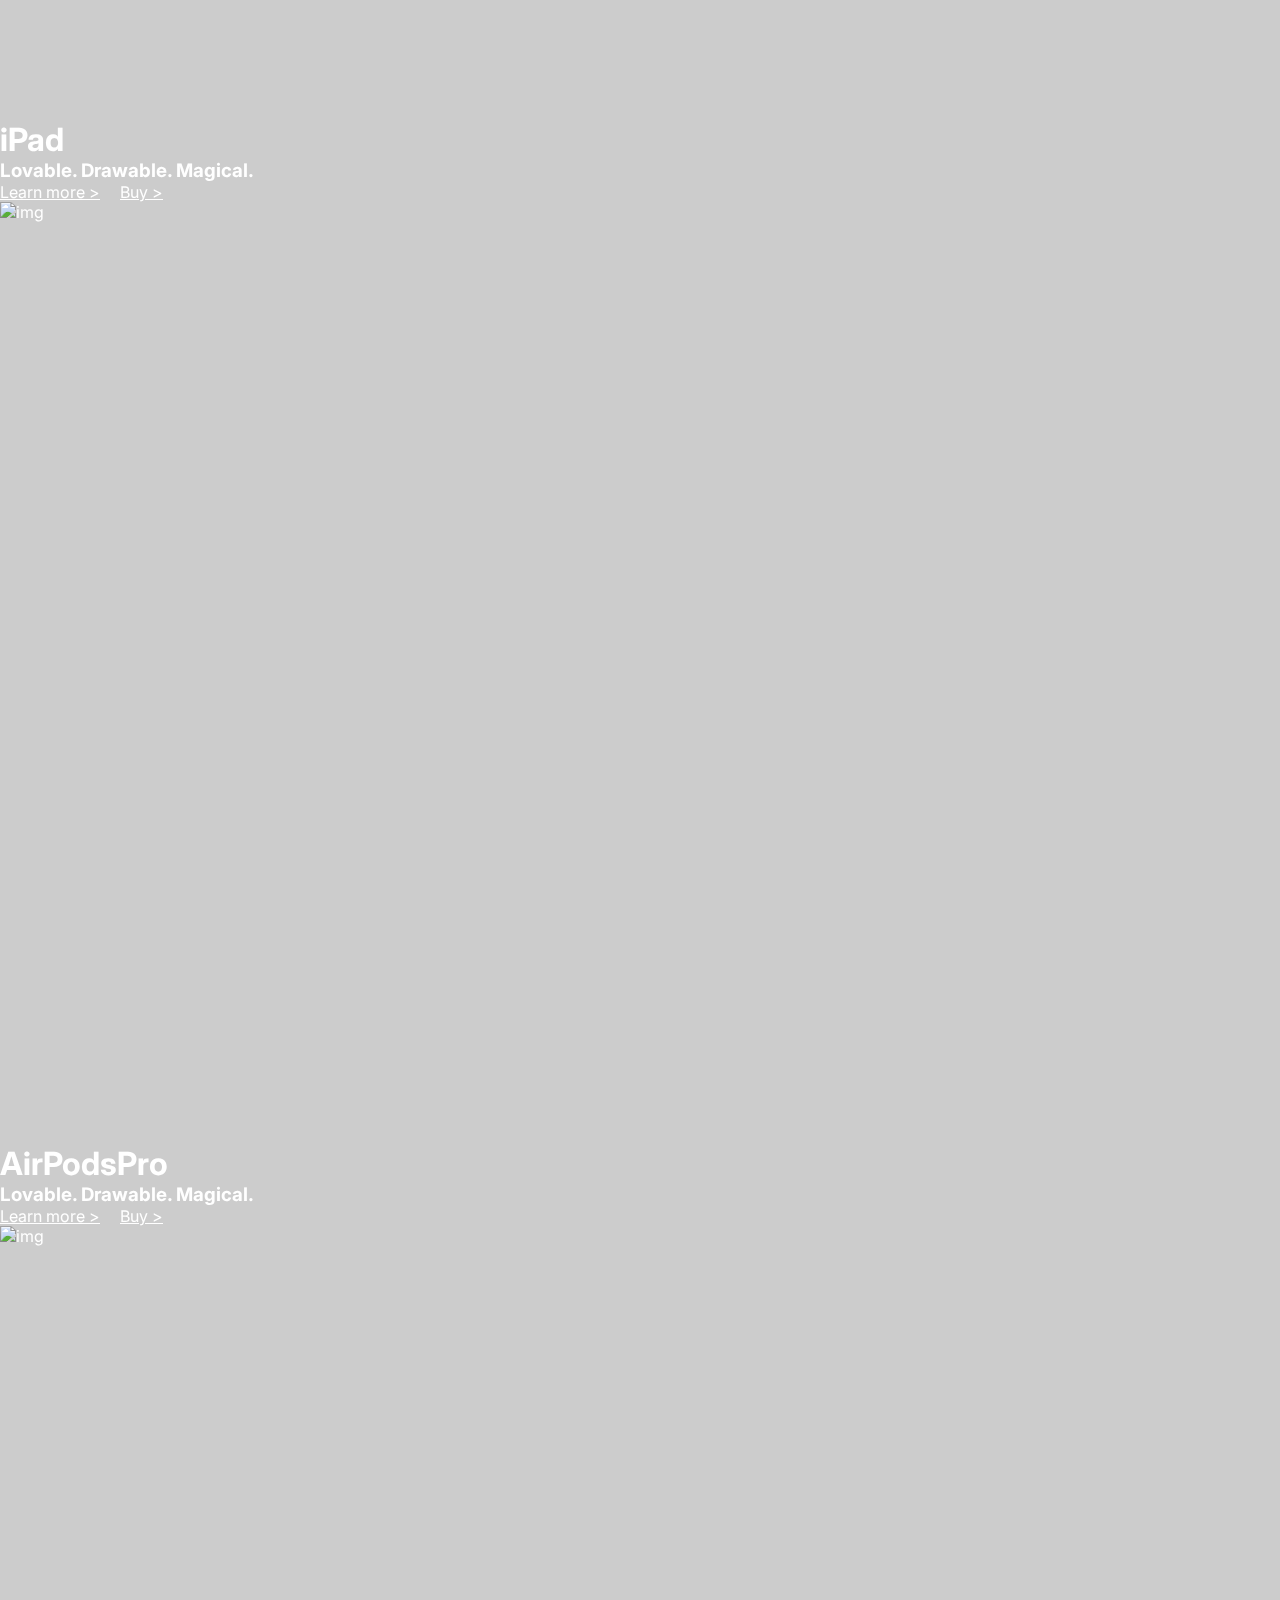
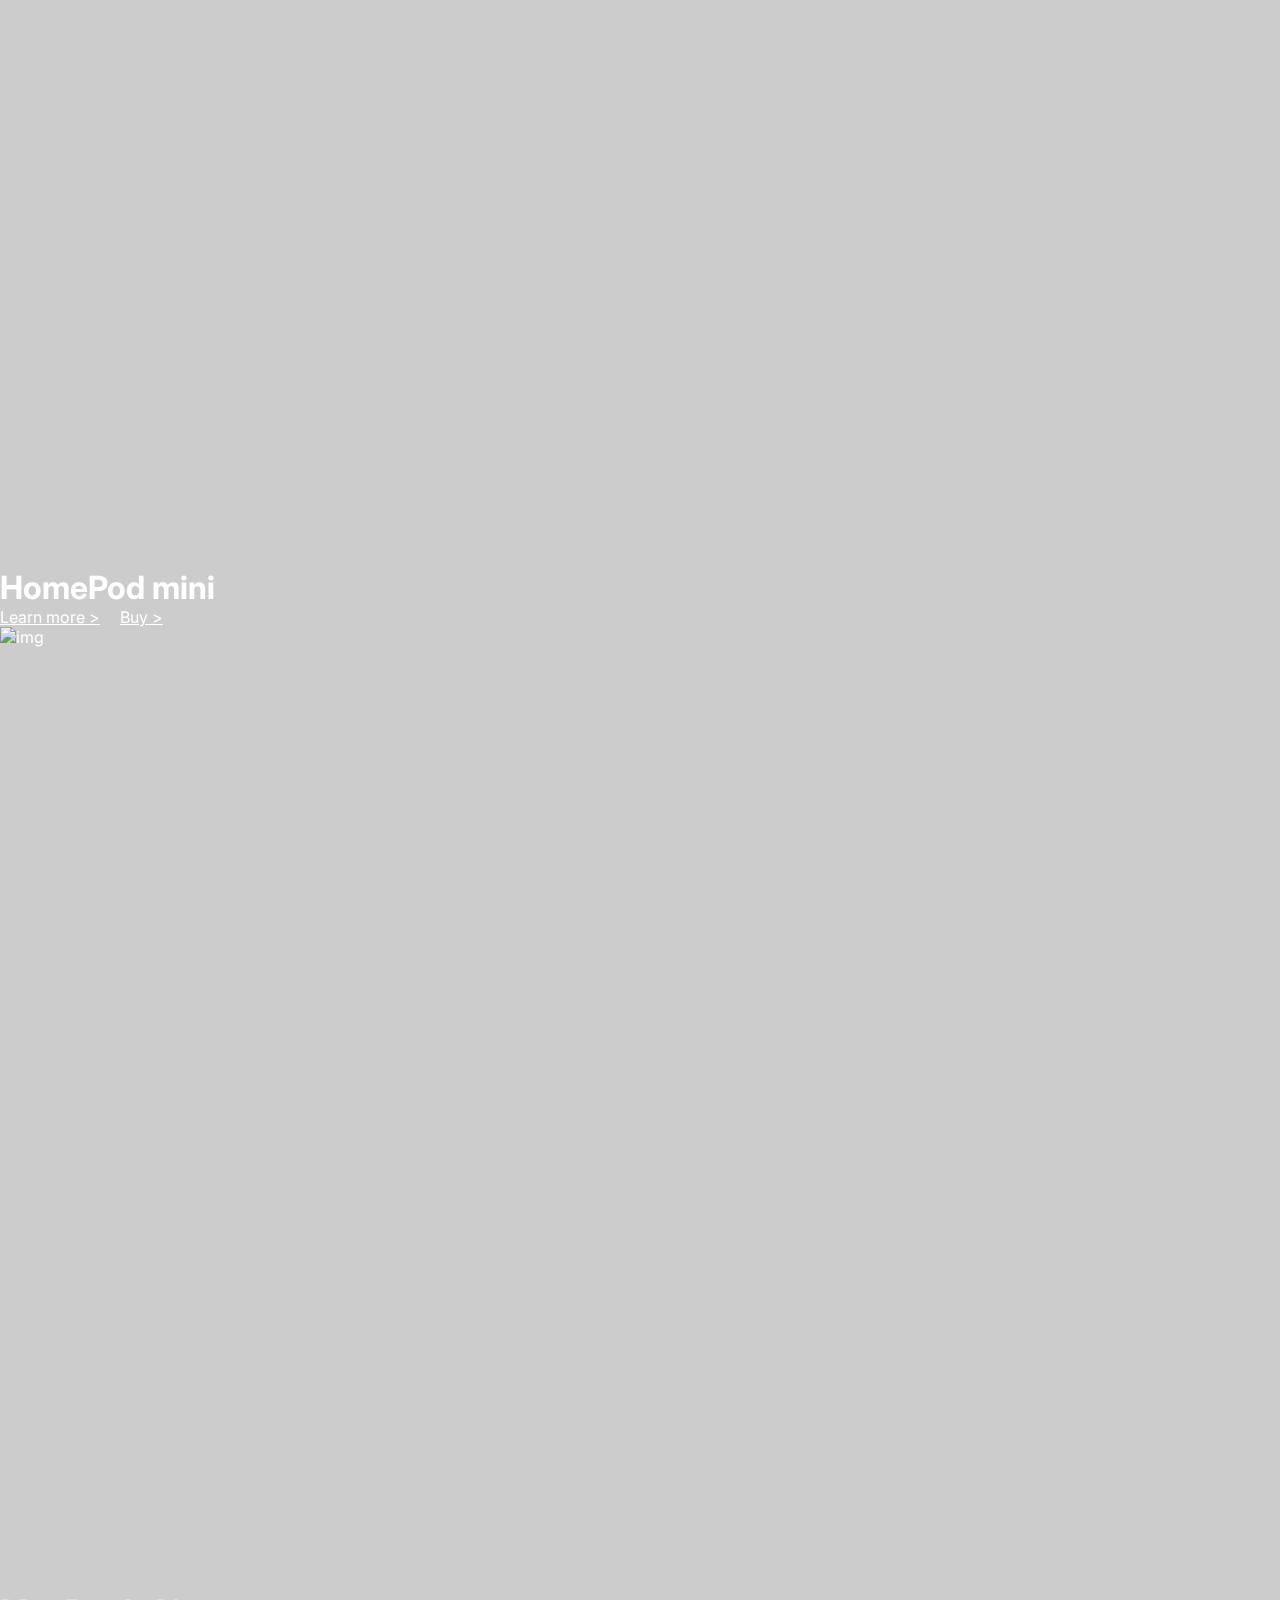
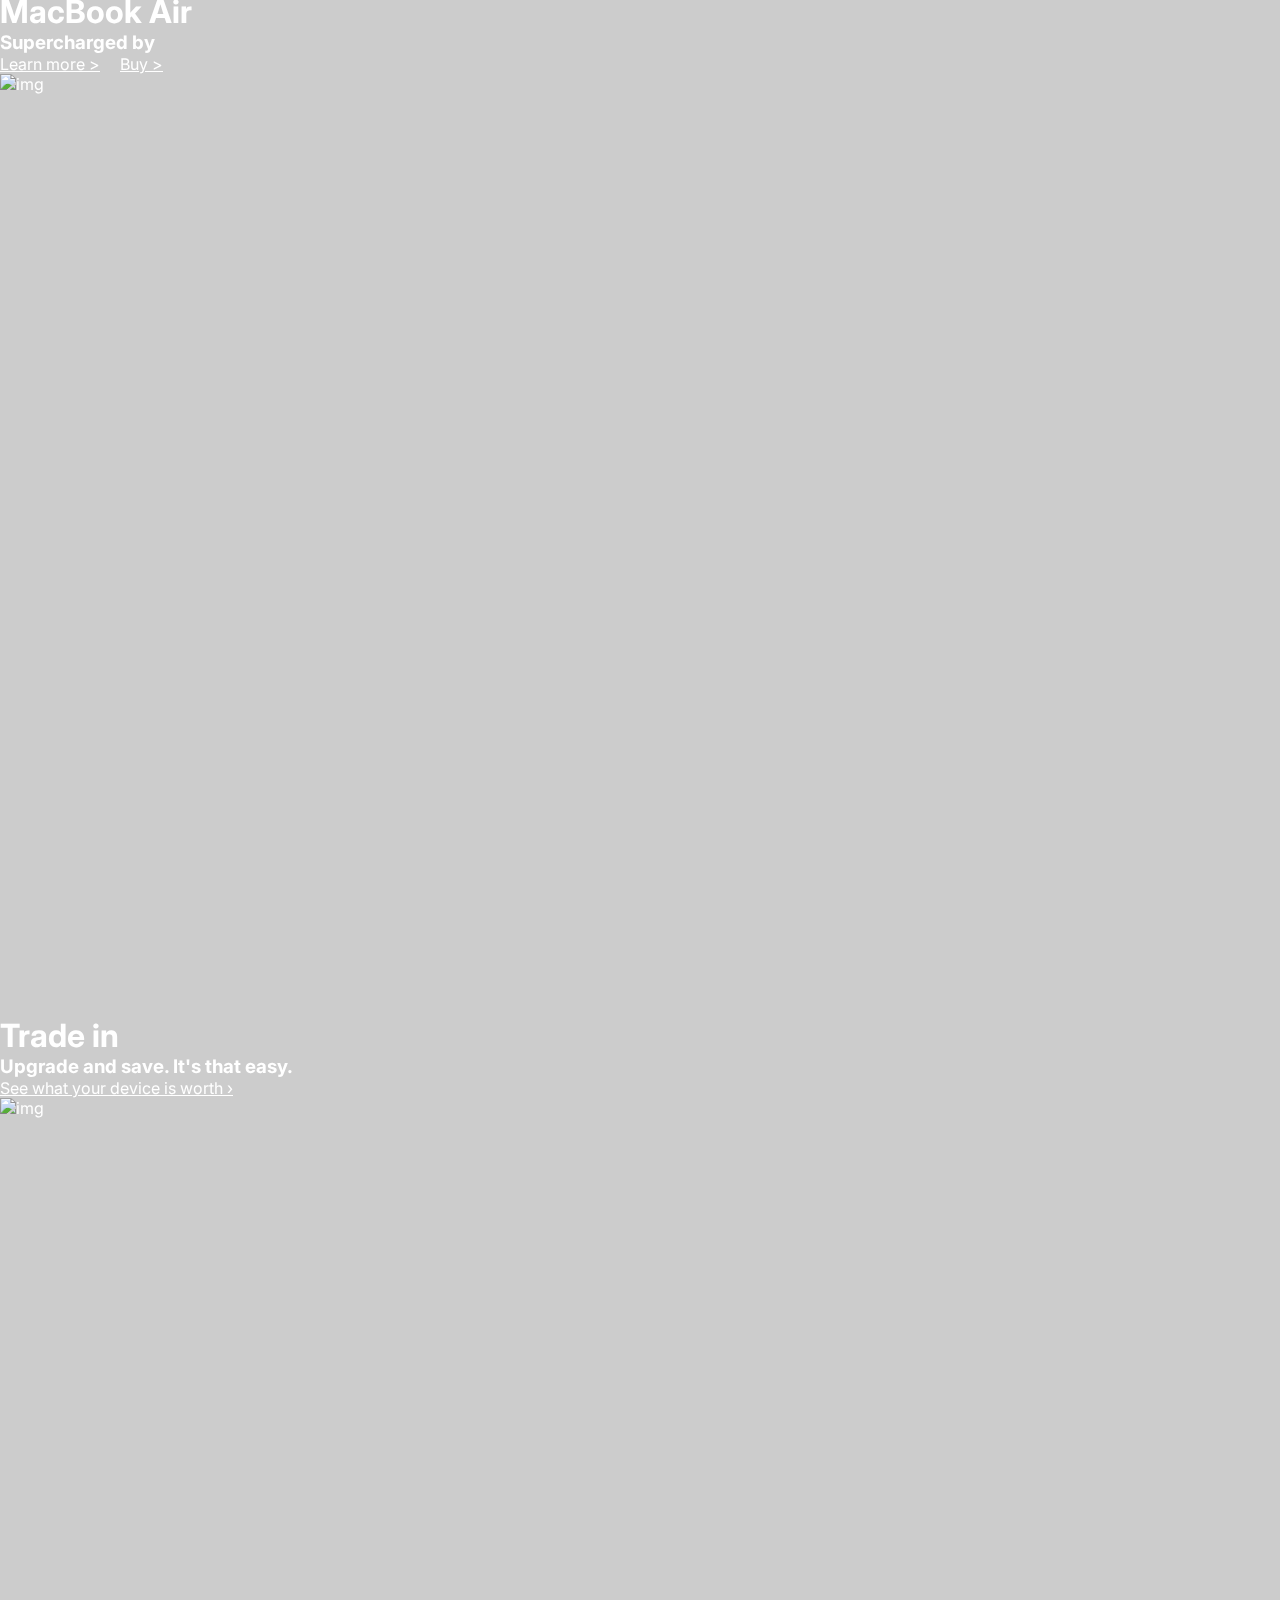
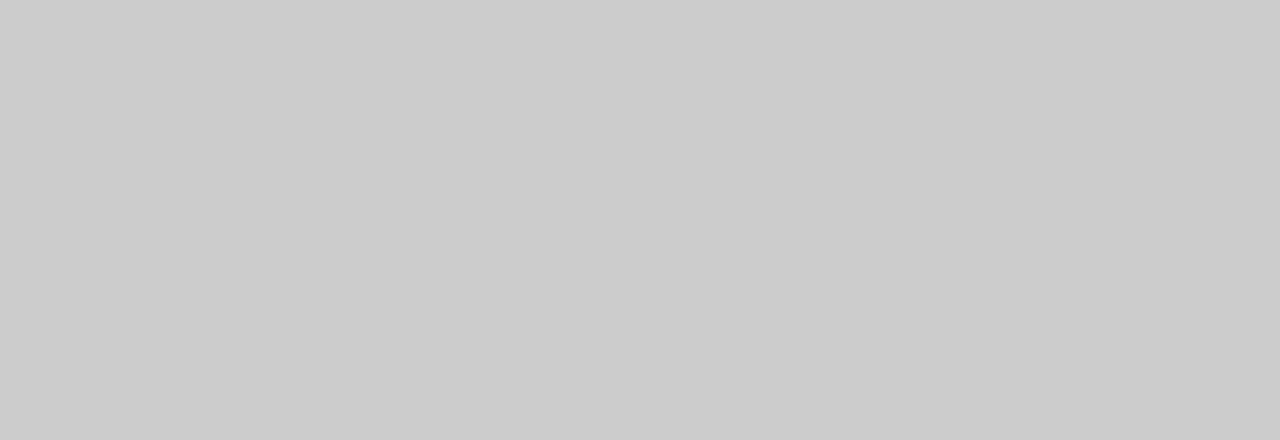
==== commit 4e76d6ec: "Update index.html" ====
--- a/index.html
+++ b/index.html
@@ -114,15 +114,62 @@
     <!-- section 3 block ends  -->
 
     <!-- section 4 grid start  -->
-    <div class="grid-container">
-        <div class="grid-item"></div>
-        <div class="grid-item"></div>
-        <div class="grid-item"></div>
-        <div class="grid-item"></div>
-        <div class="grid-item"></div>
-        <div class="grid-item"></div>
+    <div class="section4">
+        <div class="grid-item">
+            <div class="sec-4-content-1">
+                <h1>MacBook Pro</h1>
+                <h3>Mind-blowing. Head-turning.</h3>
+                <a href="#" class="sec-4-a">Learn more ></a>&nbsp;&nbsp;&nbsp;&nbsp;
+                <a href="#" class="sec-4-a">Buy ></a>
+                <img src="./assets/sec4-img-1.png" alt="img">
+            </div>
+        </div>
+        <div class="grid-item ">
+            <div class="sec-4-content-2">
+                <h1>iPad</h1>
+                <h3>Lovable. Drawable. Magical.</h3>
+                <a href="#" class="sec-4-a">Learn more ></a>&nbsp;&nbsp;&nbsp;&nbsp;
+                <a href="#" class="sec-4-a">Buy ></a><br>
+                <img src="./assets/sec4-img-2.png" alt="img">
+            </div>
+        </div>
+        <div class="grid-item black-sec">
+            <div class="sec-4-content-3">
+                <h1>AirPodsPro</h1>
+                <h3>Lovable. Drawable. Magical.</h3>
+                <a href="#" class="sec-4-a">Learn more ></a>&nbsp;&nbsp;&nbsp;&nbsp;
+                <a href="#" class="sec-4-a">Buy ></a><br>
+                <img src="./assets/sec4-img-3.png" alt="img">
+            </div>
+        </div>
+        <div class="grid-item ">
+            <div class="sec-4-content-4">
+                <h1>HomePod mini</h1>
+                <a href="#" class="sec-4-a">Learn more ></a>&nbsp;&nbsp;&nbsp;&nbsp;
+                <a href="#" class="sec-4-a">Buy ></a><br>
+                <img src="./assets/sec4-img-4.png" alt="img">
+            </div>
+        </div>
+        <div class="grid-item ">
+            <div class="sec-4-content-5">
+                <h1>MacBook Air</h1>
+                <h3>Supercharged by</h3>
+                <a href="#" class="sec-4-a">Learn more ></a>&nbsp;&nbsp;&nbsp;&nbsp;
+                <a href="#" class="sec-4-a">Buy ></a><br>
+                <img src="./assets/sec4-img-5.png" alt="img">
+            </div>
+        </div>
+        <div class="grid-item ">
+            <div class="sec-4-content-6">
+                <h1><i class="fa-brands fa-apple sec-logo"></i>Trade in</h1>
+                <h3>Upgrade and save. It's that easy.</h3>
+                <a href="#" class="sec-4-a">See what your device is worth ›</a><br>
+                <img src="./assets/sec4-img-6.png" alt="img">
+            </div>
+        </div>
     </div>
     <!-- section 4 grid ends  -->
+
     <script src="./script.js"></script>
 </body>
 
--- a/style.css
+++ b/style.css
@@ -369,6 +369,13 @@
     aspect-ratio: 1.25;
 
 }
+@media (max-width:830px){
+    .grid-container{
+    grid-template-columns: 1fr;
+    gap: 12px;
+    padding: 8px;
+    }
+}
 
 /* section 4 grid block css ends  */
 /* ************************************************************************ */
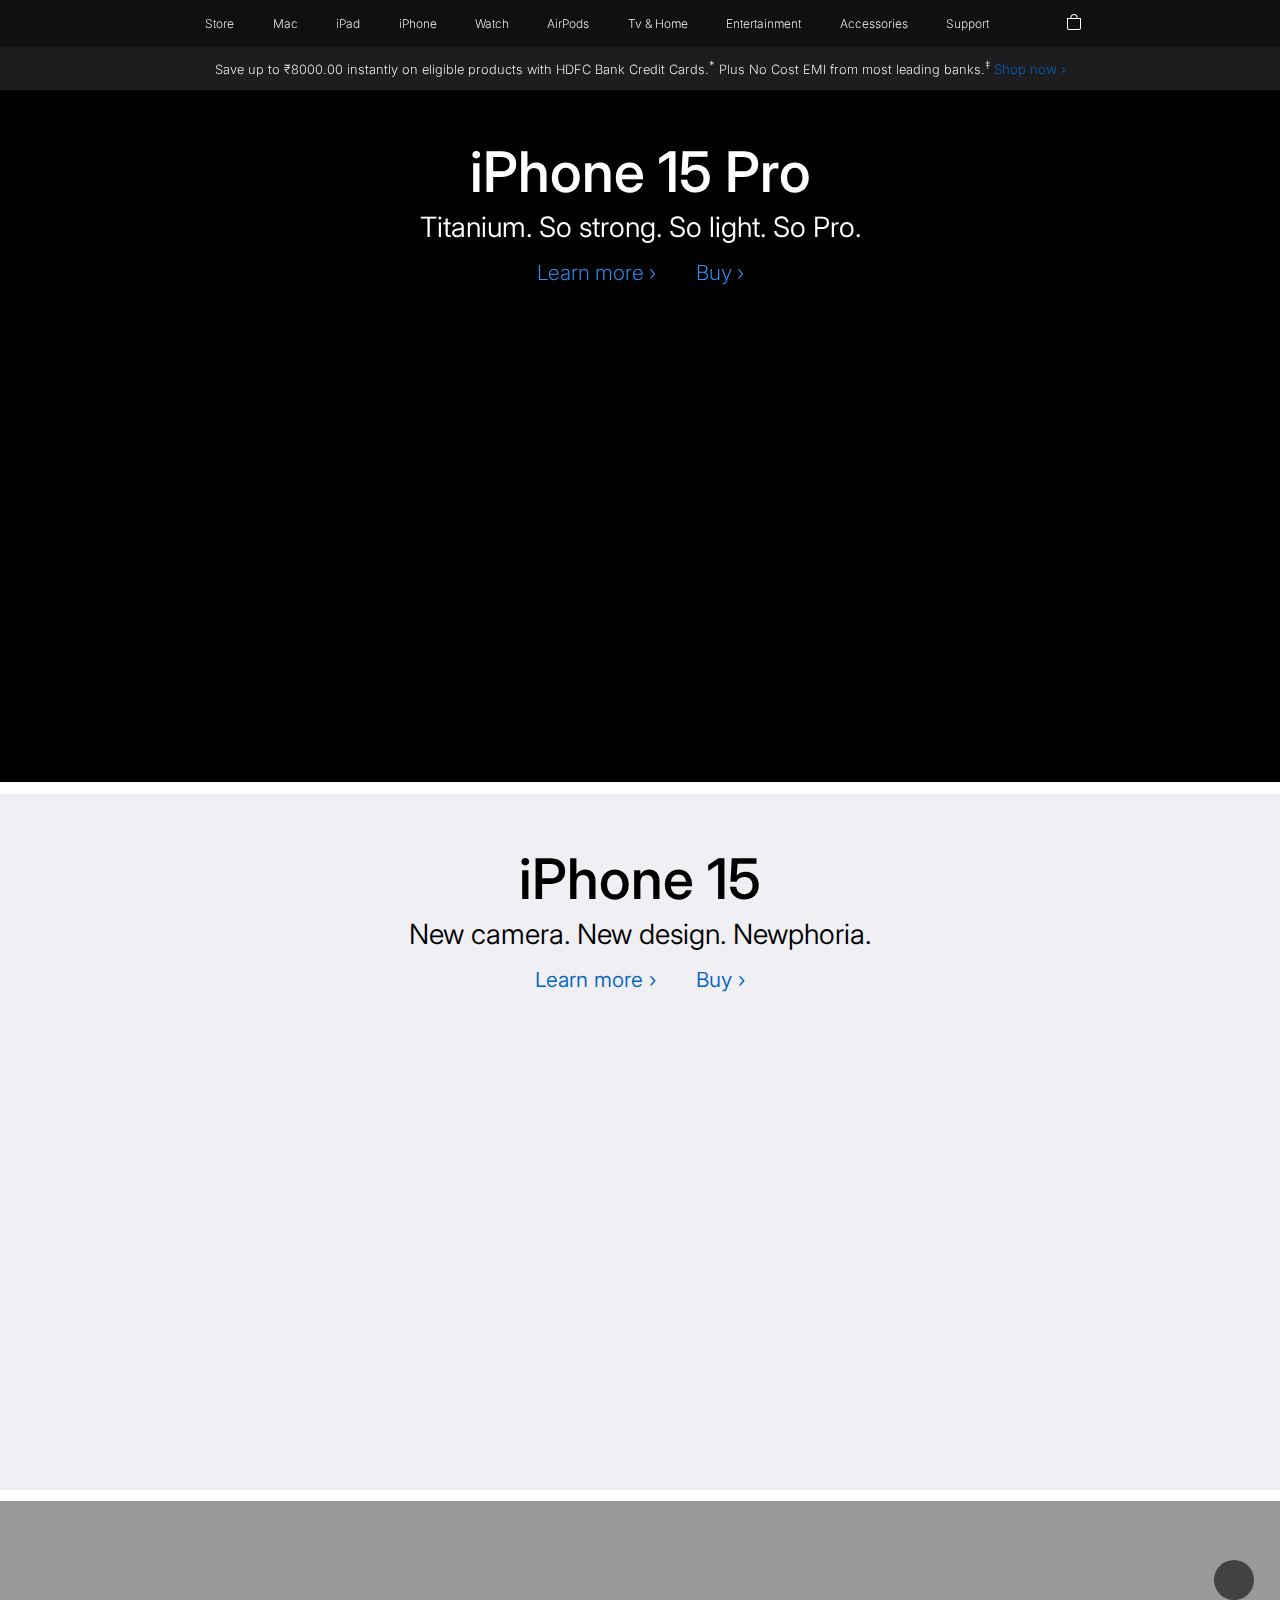
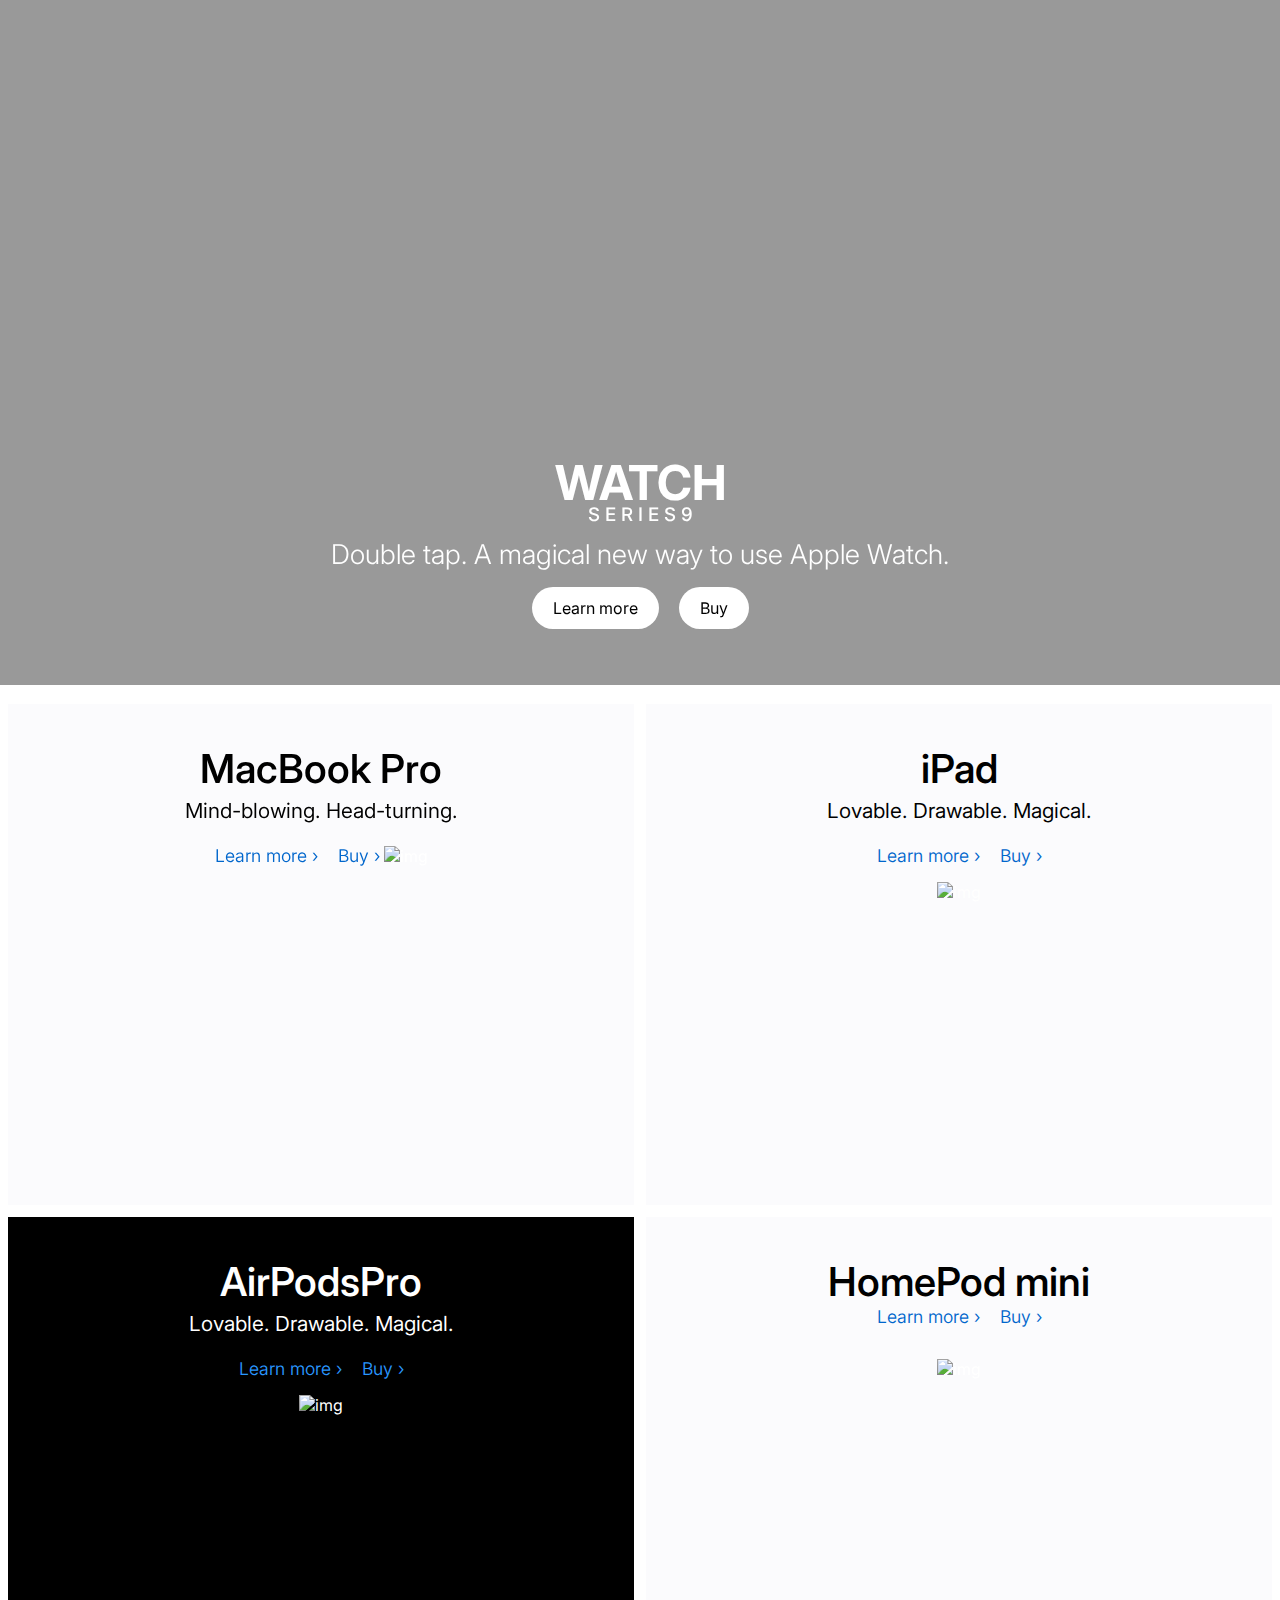
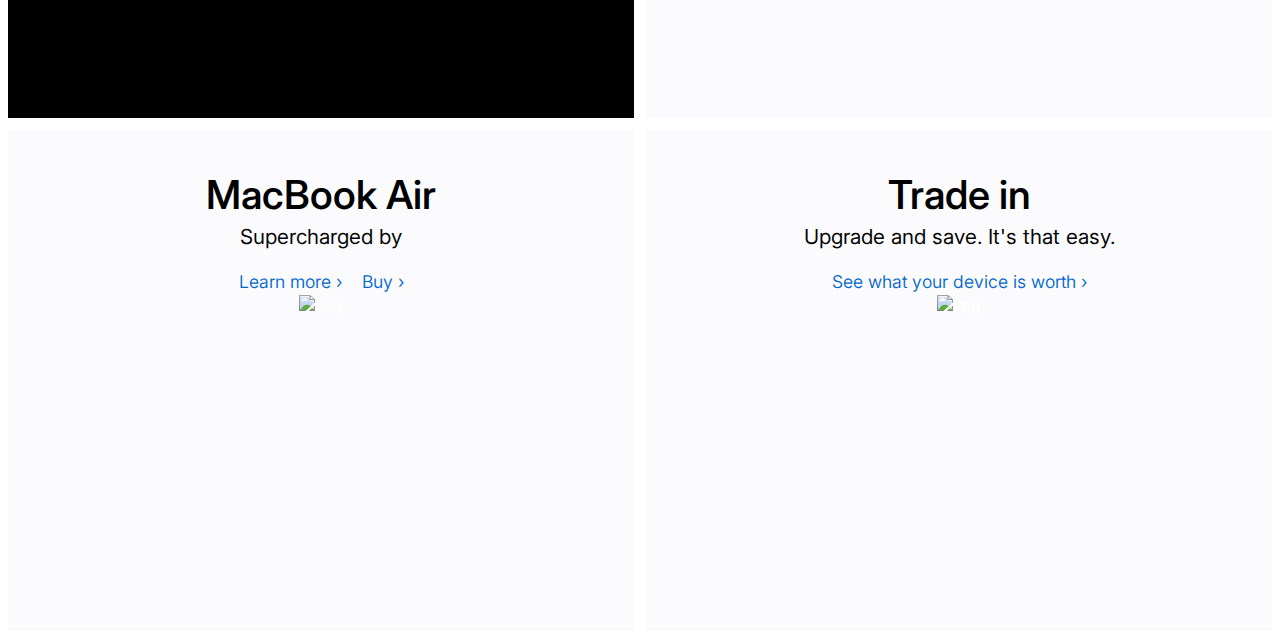
==== commit 961a5799: "Update index.html" ====
--- a/index.html
+++ b/index.html
@@ -68,14 +68,14 @@
                 Save up to ₹8000.00 instantly on eligible products with HDFC Bank
                 Credit Cards.<sup style="font-size: 0.7rem">*</sup> Plus No Cost EMI
                 from most leading banks.<sup style="font-size: 0.7rem">‡</sup>
-                <a href="#" id="offer-a"> Shop now ></a>
+                <a href="#" id="offer-a"> Shop now ›</a>
             </p>
         </div>
         <div class="sec-1-text">
             <h1>iPhone 15 Pro</h1>
             <h2>Titanium. So strong. So light. So Pro.</h2>
-            <a href="#" class="sec1-a">Learn more ></a>&nbsp;&nbsp;&nbsp;&nbsp;&nbsp;&nbsp;&nbsp;&nbsp;&nbsp;
-            <a href="#" class="sec1-a">Buy ></a>
+            <a href="#" class="sec1-a">Learn more ›</a>&nbsp;&nbsp;&nbsp;&nbsp;&nbsp;&nbsp;&nbsp;&nbsp;&nbsp;
+            <a href="#" class="sec1-a">Buy ›</a>
         </div>
         <div class="sec-1-img"></div>
     </div>
@@ -86,8 +86,8 @@
         <div class="sec-2-text">
             <h1>iPhone 15</h1>
             <h2>New camera. New design. Newphoria.</h2>
-            <a href="#" class="sec2-a">Learn more ></a>&nbsp;&nbsp;&nbsp;&nbsp;&nbsp;&nbsp;&nbsp;&nbsp;&nbsp;
-            <a href="#" class="sec2-a">Buy ></a>
+            <a href="#" class="sec2-a">Learn more ›</a>&nbsp;&nbsp;&nbsp;&nbsp;&nbsp;&nbsp;&nbsp;&nbsp;&nbsp;
+            <a href="#" class="sec2-a">Buy ›</a>
         </div>
     </div>
     <!-- section 2 block ends  -->
@@ -119,8 +119,8 @@
             <div class="sec-4-content-1">
                 <h1>MacBook Pro</h1>
                 <h3>Mind-blowing. Head-turning.</h3>
-                <a href="#" class="sec-4-a">Learn more ></a>&nbsp;&nbsp;&nbsp;&nbsp;
-                <a href="#" class="sec-4-a">Buy ></a>
+                <a href="#" class="sec-4-a">Learn more ›</a>&nbsp;&nbsp;&nbsp;&nbsp;
+                <a href="#" class="sec-4-a">Buy ›</a>
                 <img src="./assets/sec4-img-1.png" alt="img">
             </div>
         </div>
@@ -128,8 +128,8 @@
             <div class="sec-4-content-2">
                 <h1>iPad</h1>
                 <h3>Lovable. Drawable. Magical.</h3>
-                <a href="#" class="sec-4-a">Learn more ></a>&nbsp;&nbsp;&nbsp;&nbsp;
-                <a href="#" class="sec-4-a">Buy ></a><br>
+                <a href="#" class="sec-4-a">Learn more ›</a>&nbsp;&nbsp;&nbsp;&nbsp;
+                <a href="#" class="sec-4-a">Buy ›</a><br>
                 <img src="./assets/sec4-img-2.png" alt="img">
             </div>
         </div>
@@ -137,16 +137,16 @@
             <div class="sec-4-content-3">
                 <h1>AirPodsPro</h1>
                 <h3>Lovable. Drawable. Magical.</h3>
-                <a href="#" class="sec-4-a">Learn more ></a>&nbsp;&nbsp;&nbsp;&nbsp;
-                <a href="#" class="sec-4-a">Buy ></a><br>
+                <a href="#" class="sec-4-a">Learn more ›</a>&nbsp;&nbsp;&nbsp;&nbsp;
+                <a href="#" class="sec-4-a">Buy ›</a><br>
                 <img src="./assets/sec4-img-3.png" alt="img">
             </div>
         </div>
         <div class="grid-item ">
             <div class="sec-4-content-4">
                 <h1>HomePod mini</h1>
-                <a href="#" class="sec-4-a">Learn more ></a>&nbsp;&nbsp;&nbsp;&nbsp;
-                <a href="#" class="sec-4-a">Buy ></a><br>
+                <a href="#" class="sec-4-a">Learn more ›</a>&nbsp;&nbsp;&nbsp;&nbsp;
+                <a href="#" class="sec-4-a">Buy ›</a><br>
                 <img src="./assets/sec4-img-4.png" alt="img">
             </div>
         </div>
@@ -154,8 +154,8 @@
             <div class="sec-4-content-5">
                 <h1>MacBook Air</h1>
                 <h3>Supercharged by</h3>
-                <a href="#" class="sec-4-a">Learn more ></a>&nbsp;&nbsp;&nbsp;&nbsp;
-                <a href="#" class="sec-4-a">Buy ></a><br>
+                <a href="#" class="sec-4-a">Learn more ›</a>&nbsp;&nbsp;&nbsp;&nbsp;
+                <a href="#" class="sec-4-a">Buy ›</a><br>
                 <img src="./assets/sec4-img-5.png" alt="img">
             </div>
         </div>
--- a/style.css
+++ b/style.css
@@ -16,7 +16,8 @@
     color: white;
     position: fixed;
     top: 0;
-    width: 100%;
+    width: 99%;
+    z-index: 4;
 }
 
 .nav-inner-div {
@@ -281,6 +282,7 @@
 .sec-3-text {
     line-height: 2rem;
     padding-bottom: 3.5rem;
+    z-index: -1;
 }
 
 .sec-3-text h1 {
@@ -357,7 +359,7 @@
 
 /* ************************************************************************ */
 /* section 4 grid block css starts  */
-.grid-container {
+.section4 {
     display: grid;
     grid-template-columns: repeat(2, 1fr);
     gap: 12px;
@@ -365,15 +367,237 @@
 }
 
 .grid-item {
-    background-color: #ccc;
+    background-color: #fbfbfd;
     aspect-ratio: 1.25;
-
-}
-@media (max-width:830px){
-    .grid-container{
-    grid-template-columns: 1fr;
-    gap: 12px;
-    padding: 8px;
+}
+
+/* section 4 content 1  */
+.sec-4-content-1 {
+    text-align: center;
+}
+
+.sec-4-content-1 h1 {
+    color: black;
+    font-weight: 550;
+    font-size: 2.5rem;
+    padding-top: 2.5rem;
+}
+
+.sec-4-content-1 h3 {
+    color: black;
+    font-weight: 380;
+    font-size: 1.3rem;
+    padding-bottom: 1.4rem;
+    padding-top: 0.3rem;
+}
+
+.sec-4-content-1 a {
+    text-decoration: none;
+    color: #0066cc;
+    font-size: 1.1rem;
+    font-weight: 350;
+}
+
+.sec-4-a:hover {
+    text-decoration: underline;
+}
+
+.sec-4-content-1 img {
+    width: 100%;
+}
+
+/* section 4 content 2  */
+.sec-4-content-2 {
+    text-align: center;
+}
+
+.sec-4-content-2 h1 {
+    color: black;
+    font-weight: 550;
+    font-size: 2.5rem;
+    padding-top: 2.5rem;
+}
+
+.sec-4-content-2 h3 {
+    color: black;
+    font-weight: 380;
+    font-size: 1.3rem;
+    padding-bottom: 1.4rem;
+    padding-top: 0.3rem;
+}
+
+.sec-4-content-2 a {
+    text-decoration: none;
+    color: #0066cc;
+    font-size: 1.1rem;
+    font-weight: 350;
+}
+
+.sec-4-content-2 a:hover {
+    text-decoration: underline;
+}
+
+.sec-4-content-2 img {
+    padding-top: 1rem;
+    height: 24.375rem;
+    width: 21.875rem;
+}
+
+/* section 4 content 3 */
+.black-sec {
+    background-color: black;
+}
+
+.sec-4-content-3 {
+    text-align: center;
+}
+
+.sec-4-content-3 h1 {
+    color: white;
+    font-weight: 550;
+    font-size: 2.5rem;
+    padding-top: 2.5rem;
+}
+
+.sec-4-content-3 h3 {
+    color: white;
+    font-weight: 380;
+    font-size: 1.3rem;
+    padding-bottom: 1.4rem;
+    padding-top: 0.3rem;
+}
+
+.sec-4-content-3 a {
+    text-decoration: none;
+    color: #2997ff;
+    font-size: 1.1rem;
+    font-weight: 350;
+}
+
+.sec-4-content-3 a:hover {
+    text-decoration: underline;
+}
+
+.sec-4-content-3 img {
+    height: 24.438rem;
+    padding-top: 1rem;
+}
+
+/* section 4 content 4 */
+
+.sec-4-content-4 {
+    text-align: center;
+}
+
+.sec-4-content-4 h1 {
+    color: black;
+    font-weight: 550;
+    font-size: 2.5rem;
+    padding-top: 2.5rem;
+}
+
+.sec-4-content-4 a {
+    text-decoration: none;
+    color: #0066cc;
+    font-size: 1.1rem;
+    font-weight: 350;
+}
+
+.sec-4-a:hover {
+    text-decoration: underline;
+}
+
+.sec-4-content-4 img {
+    width: 100%;
+    padding-top: 2rem;
+}
+
+
+/* section 4 content 5 */
+.sec-4-content-5 {
+    text-align: center;
+}
+
+.sec-4-content-5 h1 {
+    color: black;
+    font-weight: 550;
+    font-size: 2.5rem;
+    padding-top: 2.5rem;
+}
+
+.sec-4-content-5 h3 {
+    color: rgb(0, 0, 0);
+    font-weight: 380;
+    font-size: 1.3rem;
+    padding-bottom: 1.4rem;
+    padding-top: 0.3rem;
+}
+
+.sec-4-content-5 a {
+    text-decoration: none;
+    color: #0066cc;
+    font-size: 1.1rem;
+    font-weight: 350;
+}
+
+.sec-4-a:hover {
+    text-decoration: underline;
+}
+
+.sec-4-content-5 img {
+    height: 25rem;
+    padding-top: 0.2rem;
+}
+
+/* section 4 content 6 */
+.sec-4-content-6 {
+    text-align: center;
+}
+
+.sec-4-content-6 h1 {
+    color: black;
+    font-weight: 550;
+    font-size: 2.5rem;
+    padding-top: 2.5rem;
+}
+
+.sec-logo {
+    color: black;
+    font-size: 2.5rem;
+
+}
+
+.sec-4-content-6 h3 {
+    color: rgb(0, 0, 0);
+    font-weight: 380;
+    font-size: 1.3rem;
+    padding-bottom: 1.4rem;
+    padding-top: 0.3rem;
+}
+
+.sec-4-content-6 a {
+    text-decoration: none;
+    color: #0066cc;
+    font-size: 1.1rem;
+    font-weight: 350;
+}
+
+.sec-4-a:hover {
+    text-decoration: underline;
+}
+
+.sec-4-content-6 img {
+    padding-top: 0.2rem;
+}
+
+
+
+/* making sec 4 responsive  */
+@media (max-width:830px) {
+    .grid-container {
+        grid-template-columns: 1fr;
+        gap: 12px;
+        padding: 8px;
     }
 }
 
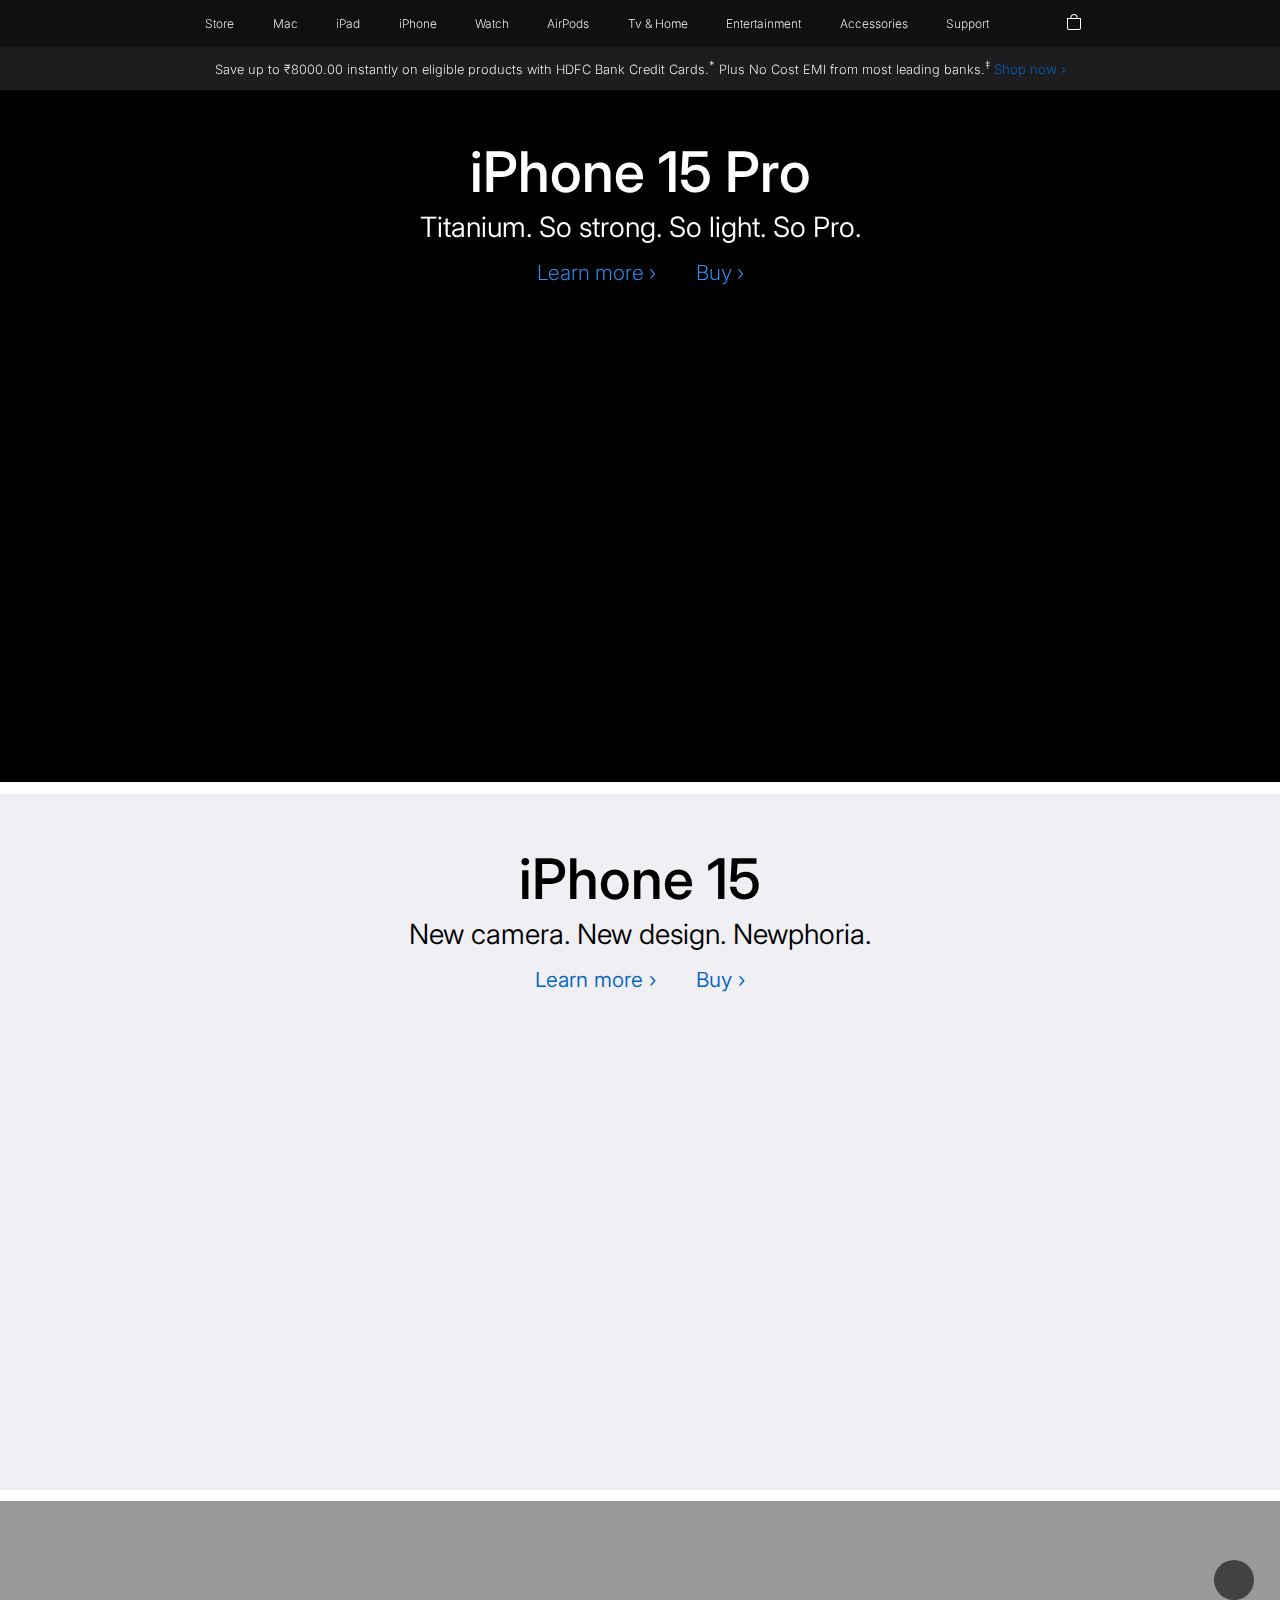
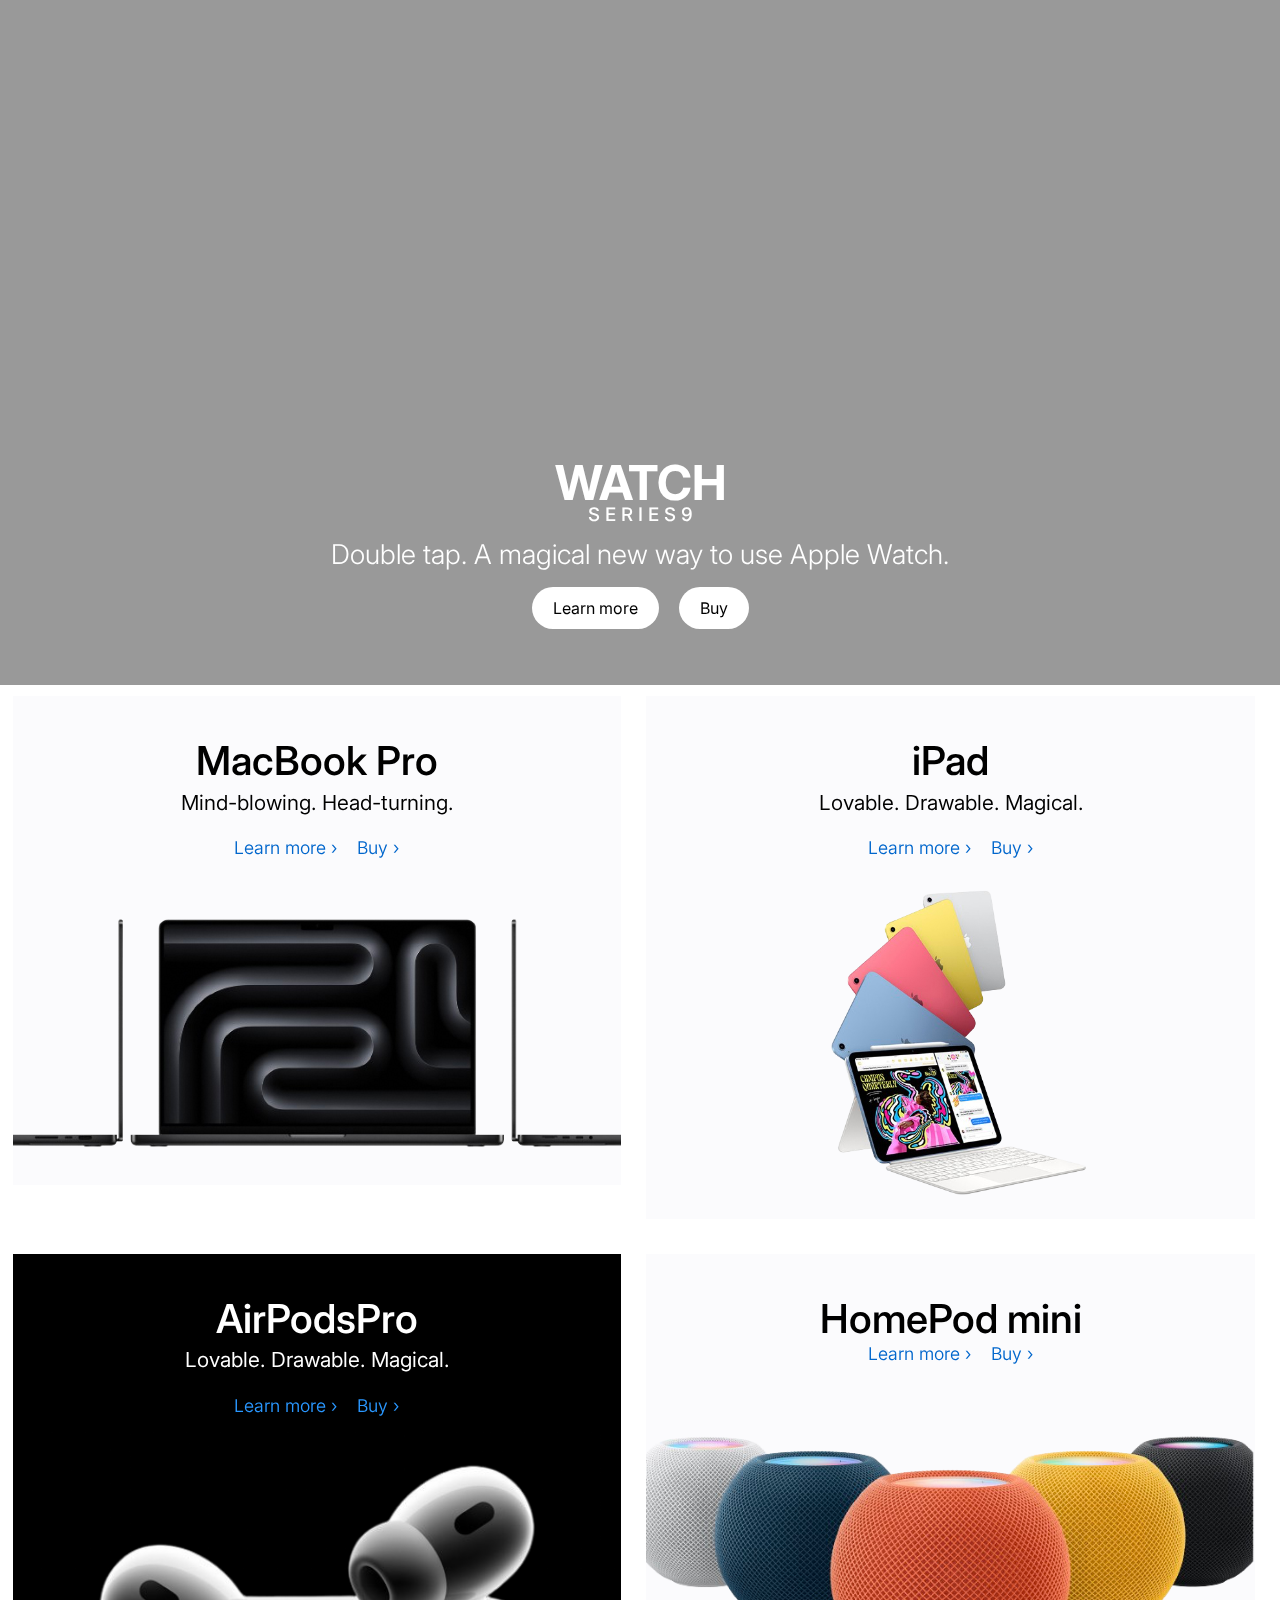
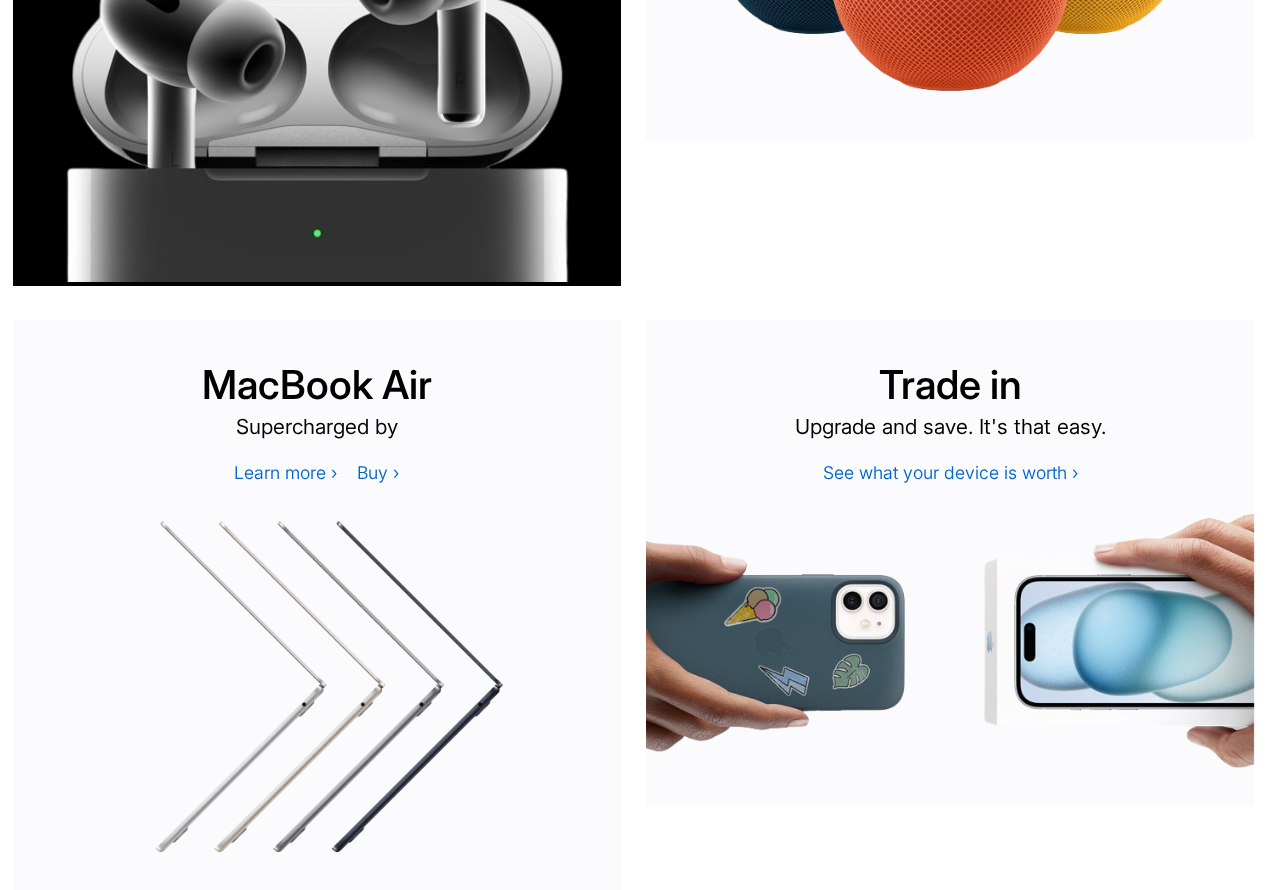
==== commit 9808582a: "make grid responsive" ====
--- a/index.html
+++ b/index.html
@@ -116,7 +116,7 @@
     <!-- section 4 grid start  -->
     <div class="section4">
         <div class="grid-item">
-            <div class="sec-4-content-1">
+            <div class="sec-4-content-1 center">
                 <h1>MacBook Pro</h1>
                 <h3>Mind-blowing. Head-turning.</h3>
                 <a href="#" class="sec-4-a">Learn more ›</a>&nbsp;&nbsp;&nbsp;&nbsp;
@@ -125,7 +125,7 @@
             </div>
         </div>
         <div class="grid-item ">
-            <div class="sec-4-content-2">
+            <div class="sec-4-content-2 center">
                 <h1>iPad</h1>
                 <h3>Lovable. Drawable. Magical.</h3>
                 <a href="#" class="sec-4-a">Learn more ›</a>&nbsp;&nbsp;&nbsp;&nbsp;
@@ -134,7 +134,7 @@
             </div>
         </div>
         <div class="grid-item black-sec">
-            <div class="sec-4-content-3">
+            <div class="sec-4-content-3 center">
                 <h1>AirPodsPro</h1>
                 <h3>Lovable. Drawable. Magical.</h3>
                 <a href="#" class="sec-4-a">Learn more ›</a>&nbsp;&nbsp;&nbsp;&nbsp;
@@ -143,7 +143,7 @@
             </div>
         </div>
         <div class="grid-item ">
-            <div class="sec-4-content-4">
+            <div class="sec-4-content-4 center">
                 <h1>HomePod mini</h1>
                 <a href="#" class="sec-4-a">Learn more ›</a>&nbsp;&nbsp;&nbsp;&nbsp;
                 <a href="#" class="sec-4-a">Buy ›</a><br>
@@ -151,7 +151,7 @@
             </div>
         </div>
         <div class="grid-item ">
-            <div class="sec-4-content-5">
+            <div class="sec-4-content-5 center">
                 <h1>MacBook Air</h1>
                 <h3>Supercharged by</h3>
                 <a href="#" class="sec-4-a">Learn more ›</a>&nbsp;&nbsp;&nbsp;&nbsp;
@@ -160,7 +160,7 @@
             </div>
         </div>
         <div class="grid-item ">
-            <div class="sec-4-content-6">
+            <div class="sec-4-content-6 center">
                 <h1><i class="fa-brands fa-apple sec-logo"></i>Trade in</h1>
                 <h3>Upgrade and save. It's that easy.</h3>
                 <a href="#" class="sec-4-a">See what your device is worth ›</a><br>
--- a/style.css
+++ b/style.css
@@ -1,110 +1,110 @@
 * {
-    font-family: "Inter", sans-serif;
-    margin: 0;
-    padding: 0;
-    color: white;
+  font-family: "Inter", sans-serif;
+  margin: 0;
+  padding: 0;
+  color: white;
 }
 
 /* ************************************************************************ */
 /* navbar css start */
 .nav-bar {
-    display: flex;
-    align-items: center;
-    justify-content: space-between;
-    background-color: rgba(18, 18, 18, 0.9);
-    padding: 10px;
-    color: white;
-    position: fixed;
-    top: 0;
-    width: 99%;
-    z-index: 4;
+  display: flex;
+  align-items: center;
+  justify-content: space-between;
+  background-color: rgba(18, 18, 18, 0.9);
+  padding: 10px;
+  color: white;
+  position: fixed;
+  top: 0;
+  width: 99%;
+  z-index: 4;
 }
 
 .nav-inner-div {
-    margin: 0 2rem 0 2rem;
-    margin: 0 auto;
+  margin: 0 2rem 0 2rem;
+  margin: 0 auto;
 }
 
 .nav-links {
-    list-style: none;
-    display: flex;
-    align-items: center;
-    width: 100%;
-    height: 27.2px;
-    font-weight: 250;
-    font-size: 0.75rem;
+  list-style: none;
+  display: flex;
+  align-items: center;
+  width: 100%;
+  height: 27.2px;
+  font-weight: 250;
+  font-size: 0.75rem;
 }
 
 .nav-links li {
-    margin-right: 2.4rem;
+  margin-right: 2.4rem;
 }
 
 .apple-logo {
-    font-size: 1.1rem;
+  font-size: 1.1rem;
 }
 
 .hamburger {
-    display: none;
+  display: none;
 }
 
 .hidden {
-    display: none;
+  display: none;
 }
 
 /* for reposiveness of the navbar */
 @media (max-width: 830px) {
-    .shop {
-        display: none;
-    }
-
-    .hidden {
-        display: inline;
-        position: absolute;
-        left: 10px;
-        font-size: 2rem;
-    }
-
-    .show {
-        display: none;
-    }
-
-    .nav-bar {
-        flex-direction: row-reverse;
-        padding: 10px;
-        align-items: flex-end;
-        z-index: 3;
-        width: 100%;
-        /*position: fixed;*/
-    }
-
-    .nav-inner-div {
-        margin: 0;
-    }
-
-    .apple-logo {
-        font-size: 1.25rem;
-        opacity: 0.8;
-    }
-
-    .search-logo {
-        font-size: 1rem;
-        opacity: 0.8;
-    }
-
-    .cart-logo {
-        font-size: 1.35rem;
-        opacity: 0.85;
-    }
-
-    .hamburger {
-        display: contents;
-        font-size: 1rem;
-    }
-
-    .nav-links {
-        width: 100%;
-        margin-right: 2rem;
-    }
+  .shop {
+    display: none;
+  }
+
+  .hidden {
+    display: inline;
+    position: absolute;
+    left: 10px;
+    font-size: 2rem;
+  }
+
+  .show {
+    display: none;
+  }
+
+  .nav-bar {
+    flex-direction: row-reverse;
+    padding: 10px;
+    align-items: flex-end;
+    z-index: 3;
+    width: 100%;
+    /*position: fixed;*/
+  }
+
+  .nav-inner-div {
+    margin: 0;
+  }
+
+  .apple-logo {
+    font-size: 1.25rem;
+    opacity: 0.8;
+  }
+
+  .search-logo {
+    font-size: 1rem;
+    opacity: 0.8;
+  }
+
+  .cart-logo {
+    font-size: 1.35rem;
+    opacity: 0.85;
+  }
+
+  .hamburger {
+    display: contents;
+    font-size: 1rem;
+  }
+
+  .nav-links {
+    width: 100%;
+    margin-right: 2rem;
+  }
 }
 
 /* navbar css ends */
@@ -115,86 +115,86 @@
 
 /* offer block css start */
 .offers {
-    background-color: #1d1d1f;
-    color: white;
-    text-align: center;
-    font-weight: 250;
-    font-size: 0.8rem;
-    padding: 0.7rem 0 0.8rem 0;
+  background-color: #1d1d1f;
+  color: white;
+  text-align: center;
+  font-weight: 250;
+  font-size: 0.8rem;
+  padding: 0.7rem 0 0.8rem 0;
 }
 
 #offer-a {
-    color: #0066cc;
-    text-decoration: none;
-    font-size: 0.83rem;
+  color: #0066cc;
+  text-decoration: none;
+  font-size: 0.83rem;
 }
 
 #offer-a:hover {
-    text-decoration: underline;
+  text-decoration: underline;
 }
 
 /* making it responsive */
 @media (max-width: 830px) {
-    .offers {
-        font-size: 0.8rem;
-        padding: 0.7rem 2.5rem 0.8rem 2.5rem;
-    }
+  .offers {
+    font-size: 0.8rem;
+    padding: 0.7rem 2.5rem 0.8rem 2.5rem;
+  }
 }
 
 /* offer block css ends */
 
 .section1 {
-    background-color: black;
-    width: 100%;
-    height: 46rem;
-    text-align: center;
-    padding-top: 2.9rem;
-    margin-bottom: 0.7rem;
+  background-color: black;
+  width: 100%;
+  height: 46rem;
+  text-align: center;
+  padding-top: 2.9rem;
+  margin-bottom: 0.7rem;
 }
 
 .section1 h1 {
-    font-size: 3.5rem;
+  font-size: 3.5rem;
+  font-weight: 540;
+  padding-top: 3rem;
+}
+
+.section1 h2 {
+  padding-top: 0.25rem;
+  font-weight: 350;
+  font-size: 1.75rem;
+  padding-bottom: 1rem;
+}
+
+.section1 a {
+  text-decoration: none;
+  color: #2997ff;
+  font-size: 1.3rem;
+  font-weight: 250;
+}
+
+.sec1-a:hover {
+  text-decoration: underline;
+}
+
+.sec-1-img {
+  position: relative;
+  top: 3rem;
+  left: 10.5rem;
+}
+
+/* text responsiveness */
+@media (max-width: 830px) {
+  .section1 h1 {
+    font-size: 3rem;
     font-weight: 540;
     padding-top: 3rem;
-}
-
-.section1 h2 {
-    padding-top: 0.25rem;
+  }
+
+  .section1 h2 {
     font-weight: 350;
-    font-size: 1.75rem;
-    padding-bottom: 1rem;
-}
-
-.section1 a {
-    text-decoration: none;
-    color: #2997ff;
-    font-size: 1.3rem;
-    font-weight: 250;
-}
-
-.sec1-a:hover {
-    text-decoration: underline;
-}
-
-.sec-1-img {
-    position: relative;
-    top: 3rem;
-    left: 10.5rem;
-}
-
-/* text responsiveness */
-@media (max-width: 830px) {
-    .section1 h1 {
-        font-size: 3rem;
-        font-weight: 540;
-        padding-top: 3rem;
-    }
-
-    .section1 h2 {
-        font-weight: 350;
-        font-size: 1.7rem;
-        padding: 0.25rem 1rem 1rem 1rem;
-    }
+    font-size: 1.7rem;
+    padding: 0.25rem 1rem 1rem 1rem;
+  }
 }
 
 /* section 1 block css ends */
@@ -203,51 +203,51 @@
 /* ************************************************************************ */
 /* section 2 block css start */
 .section2 {
-    background-color: rgb(239, 239, 244);
-    width: 100%;
-    height: 40.313rem;
-    text-align: center;
-    padding-top: 3.2rem;
-    margin-bottom: 0.7rem;
-    position: relative;
+  background-color: rgb(239, 239, 244);
+  width: 100%;
+  height: 40.313rem;
+  text-align: center;
+  padding-top: 3.2rem;
+  margin-bottom: 0.7rem;
+  position: relative;
 }
 
 .section2 h1 {
-    font-size: 3.5rem;
-    font-weight: 540;
-    color: black;
+  font-size: 3.5rem;
+  font-weight: 540;
+  color: black;
 }
 
 .section2 h2 {
-    color: black;
-    padding-top: 0.25rem;
-    font-weight: 350;
-    font-size: 1.75rem;
-    padding-bottom: 1rem;
+  color: black;
+  padding-top: 0.25rem;
+  font-weight: 350;
+  font-size: 1.75rem;
+  padding-bottom: 1rem;
 }
 
 .section2 a {
-    text-decoration: none;
-    color: #0162c2;
-    font-size: 1.3rem;
-    font-weight: 350;
+  text-decoration: none;
+  color: #0162c2;
+  font-size: 1.3rem;
+  font-weight: 350;
 }
 
 .sec2-a:hover {
-    text-decoration: underline;
+  text-decoration: underline;
 }
 
 .sec-2-img {
-    background-image: url("./assets/sec2-iphone.png");
-    background-size: cover;
-    background-repeat: no-repeat;
-    background-position: bottom;
-    width: 100%;
-    height: 25rem;
-    position: absolute;
-    bottom: 0;
-    left: 0;
-    right: 0;
+  background-image: url("./assets/sec2-iphone.png");
+  background-size: cover;
+  background-repeat: no-repeat;
+  background-position: bottom;
+  width: 100%;
+  height: 25rem;
+  position: absolute;
+  bottom: 0;
+  left: 0;
+  right: 0;
 }
 
 /* section 2 block css ends */
@@ -256,349 +256,378 @@
 /* ************************************************************************ */
 /* section 3 block css start */
 .section3 {
-    background-color: rgba(0, 0, 0, 0.4);
-    width: 100%;
-    height: 49rem;
-    text-align: center;
-    margin-bottom: 0.7rem;
-    text-align: center;
-    display: flex;
-    flex-direction: column;
-    justify-content: end;
-    align-items: center;
-    position: relative;
+  background-color: rgba(0, 0, 0, 0.4);
+  width: 100%;
+  height: 49rem;
+  text-align: center;
+  margin-bottom: 0.7rem;
+  text-align: center;
+  display: flex;
+  flex-direction: column;
+  justify-content: end;
+  align-items: center;
+  position: relative;
 }
 
 #myVideo {
-    z-index: -1;
-    position: absolute;
-    top: 0;
-    left: 0;
-    width: 100%;
-    height: 100%;
-    object-fit: cover;
+  z-index: -1;
+  position: absolute;
+  top: 0;
+  left: 0;
+  width: 100%;
+  height: 100%;
+  object-fit: cover;
 }
 
 .sec-3-text {
+  line-height: 2rem;
+  padding-bottom: 3.5rem;
+  z-index: -1;
+}
+
+.sec-3-text h1 {
+  font-size: 3rem;
+}
+
+.sec-3-text h3 {
+  font-weight: 500;
+}
+
+.sec-3-text p {
+  padding-top: 0.5rem;
+  font-weight: 300;
+  font-size: 1.7rem;
+  padding-bottom: 1rem;
+}
+
+.sec-3-text button {
+  appearance: none;
+  color: black;
+  background-color: rgb(255, 255, 255);
+  border-radius: 50px;
+  border: none;
+  padding: 0.688rem 1.313rem 0.688rem 1.313rem;
+  font-size: 1rem;
+}
+
+#myBtn {
+  position: absolute;
+  color: white;
+  background-color: #1d1d1f;
+  height: 2.5rem;
+  width: 2.5rem;
+  border-radius: 50%;
+  border: none;
+  top: 3.7rem;
+  right: 1.6rem;
+  font-size: 1.3rem;
+  font-weight: 200;
+  opacity: 0.7;
+}
+
+@media (max-width: 830px) {
+  .sec-3-text {
     line-height: 2rem;
     padding-bottom: 3.5rem;
-    z-index: -1;
-}
-
-.sec-3-text h1 {
-    font-size: 3rem;
-}
-
-.sec-3-text h3 {
+  }
+
+  .sec-3-text h1 {
+    font-size: 2rem;
+  }
+
+  .sec-3-text h3 {
     font-weight: 500;
-}
-
-.sec-3-text p {
-    padding-top: 0.5rem;
+    font-size: 0.8rem;
+  }
+
+  .sec-3-text p {
+    /* padding-top: 0.5rem; */
     font-weight: 300;
-    font-size: 1.7rem;
-    padding-bottom: 1rem;
-}
-
-.sec-3-text button {
-    appearance: none;
-    color: black;
-    background-color: rgb(255, 255, 255);
-    border-radius: 50px;
-    border: none;
-    padding: 0.688rem 1.313rem 0.688rem 1.313rem;
-    font-size: 1rem;
-}
-
-#myBtn {
-    position: absolute;
-    color: white;
-    background-color: #1d1d1f;
-    height: 2.5rem;
-    width: 2.5rem;
-    border-radius: 50%;
-    border: none;
-    top: 3.7rem;
-    right: 1.6rem;
     font-size: 1.3rem;
-    font-weight: 200;
-    opacity: 0.7;
-}
-
+    padding: 0.5rem 4rem 1rem 4rem;
+    /* padding-bottom: 1rem; */
+  }
+
+  #myBtn {
+    visibility: hidden;
+  }
+}
+
+/* section 3 block css ends */
+/* ************************************************************************ */
+
+/* ************************************************************************ */
+/* section 4 grid block css starts  */
+/* .section4 {
+  display: grid;
+  grid-template-columns: repeat(2, 1fr);
+  gap: 12px;
+  padding: 8px;
+} */
+.section4 {
+  display: grid;
+  grid-template-columns: 48% 48%;
+  gap: 2%;
+  margin-left: 1%;
+}
+
+.grid-item {
+  background-color: #fbfbfd;
+  aspect-ratio: 1.25;
+  width: 100%;
+}
+
+/* section 4 content 1  */
+.sec-4-content-1 {
+  text-align: center;
+}
+
+.sec-4-content-1 h1 {
+  color: black;
+  font-weight: 550;
+  font-size: 2.5rem;
+  padding-top: 2.5rem;
+}
+
+.sec-4-content-1 h3 {
+  color: black;
+  font-weight: 380;
+  font-size: 1.3rem;
+  padding-bottom: 1.4rem;
+  padding-top: 0.3rem;
+}
+
+.sec-4-content-1 a {
+  text-decoration: none;
+  color: #0066cc;
+  font-size: 1.1rem;
+  font-weight: 350;
+}
+
+.sec-4-a:hover {
+  text-decoration: underline;
+}
+
+.sec-4-content-1 img {
+  width: 100%;
+}
+
+/* section 4 content 2  */
+.sec-4-content-2 {
+  text-align: center;
+  /* width: 100%;
+  height: 100%; */
+}
+
+.sec-4-content-2 h1 {
+  color: black;
+  font-weight: 550;
+  font-size: 2.5rem;
+  padding-top: 2.5rem;
+}
+
+.sec-4-content-2 h3 {
+  color: black;
+  font-weight: 380;
+  font-size: 1.3rem;
+  padding-bottom: 1.4rem;
+  padding-top: 0.3rem;
+}
+
+.sec-4-content-2 a {
+  text-decoration: none;
+  color: #0066cc;
+  font-size: 1.1rem;
+  font-weight: 350;
+}
+
+.sec-4-content-2 a:hover {
+  text-decoration: underline;
+}
+
+.sec-4-content-2 img {
+  padding-top: 1rem;
+  /* height: 24.375rem;
+  width: 21.875rem; */
+  height: 50%;
+  width: 50%;
+}
+
+/* section 4 content 3 */
+.black-sec {
+  background-color: black;
+}
+
+.sec-4-content-3 {
+  text-align: center;
+}
+
+.sec-4-content-3 h1 {
+  color: white;
+  font-weight: 550;
+  font-size: 2.5rem;
+  padding-top: 2.5rem;
+}
+
+.sec-4-content-3 h3 {
+  color: white;
+  font-weight: 380;
+  font-size: 1.3rem;
+  padding-bottom: 1.4rem;
+  padding-top: 0.3rem;
+}
+
+.sec-4-content-3 a {
+  text-decoration: none;
+  color: #2997ff;
+  font-size: 1.1rem;
+  font-weight: 350;
+}
+
+.sec-4-content-3 a:hover {
+  text-decoration: underline;
+}
+
+.sec-4-content-3 img {
+  height: 100%;
+  width: 100%;
+  padding-top: 1rem;
+}
+
+/* section 4 content 4 */
+
+.sec-4-content-4 {
+  text-align: center;
+}
+
+.sec-4-content-4 h1 {
+  color: black;
+  font-weight: 550;
+  font-size: 2.5rem;
+  padding-top: 2.5rem;
+}
+
+.sec-4-content-4 a {
+  text-decoration: none;
+  color: #0066cc;
+  font-size: 1.1rem;
+  font-weight: 350;
+}
+
+.sec-4-a:hover {
+  text-decoration: underline;
+}
+
+.sec-4-content-4 img {
+  width: 100%;
+  padding-top: 2rem;
+}
+
+/* section 4 content 5 */
+.sec-4-content-5 {
+  text-align: center;
+}
+
+.sec-4-content-5 h1 {
+  color: black;
+  font-weight: 550;
+  font-size: 2.5rem;
+  padding-top: 2.5rem;
+}
+
+.sec-4-content-5 h3 {
+  color: rgb(0, 0, 0);
+  font-weight: 380;
+  font-size: 1.3rem;
+  padding-bottom: 1.4rem;
+  padding-top: 0.3rem;
+}
+
+.sec-4-content-5 a {
+  text-decoration: none;
+  color: #0066cc;
+  font-size: 1.1rem;
+  font-weight: 350;
+}
+
+.sec-4-a:hover {
+  text-decoration: underline;
+}
+
+.sec-4-content-5 img {
+  height: 25rem;
+  padding-top: 0.2rem;
+}
+
+/* section 4 content 6 */
+.sec-4-content-6 {
+  text-align: center;
+}
+
+.sec-4-content-6 h1 {
+  color: black;
+  font-weight: 550;
+  font-size: 2.5rem;
+  padding-top: 2.5rem;
+}
+
+.sec-logo {
+  color: black;
+  font-size: 2.5rem;
+}
+
+.sec-4-content-6 h3 {
+  color: rgb(0, 0, 0);
+  font-weight: 380;
+  font-size: 1.3rem;
+  padding-bottom: 1.4rem;
+  padding-top: 0.3rem;
+}
+
+.sec-4-content-6 a {
+  text-decoration: none;
+  color: #0066cc;
+  font-size: 1.1rem;
+  font-weight: 350;
+}
+
+.sec-4-a:hover {
+  text-decoration: underline;
+}
+
+.sec-4-content-6 img {
+  padding-top: 0.2rem;
+  width: 100%;
+  height: auto;
+}
+
+/* making sec 4 responsive  */
 @media (max-width: 830px) {
-    .sec-3-text {
-        line-height: 2rem;
-        padding-bottom: 3.5rem;
-    }
-
-    .sec-3-text h1 {
-        font-size: 2rem;
-    }
-
-    .sec-3-text h3 {
-        font-weight: 500;
-        font-size: 0.8rem;
-    }
-
-    .sec-3-text p {
-        /* padding-top: 0.5rem; */
-        font-weight: 300;
-        font-size: 1.3rem;
-        padding: 0.5rem 4rem 1rem 4rem;
-        /* padding-bottom: 1rem; */
-    }
-
-    #myBtn {
-        visibility: hidden;
-    }
-}
-
-/* section 3 block css ends */
-/* ************************************************************************ */
-
-
-/* ************************************************************************ */
-/* section 4 grid block css starts  */
-.section4 {
-    display: grid;
-    grid-template-columns: repeat(2, 1fr);
+  .section4 {
+    grid-template-columns: 1fr;
     gap: 12px;
     padding: 8px;
-}
-
-.grid-item {
-    background-color: #fbfbfd;
-    aspect-ratio: 1.25;
-}
-
-/* section 4 content 1  */
-.sec-4-content-1 {
-    text-align: center;
-}
-
-.sec-4-content-1 h1 {
-    color: black;
-    font-weight: 550;
-    font-size: 2.5rem;
-    padding-top: 2.5rem;
-}
-
-.sec-4-content-1 h3 {
-    color: black;
-    font-weight: 380;
-    font-size: 1.3rem;
-    padding-bottom: 1.4rem;
-    padding-top: 0.3rem;
-}
-
-.sec-4-content-1 a {
-    text-decoration: none;
-    color: #0066cc;
-    font-size: 1.1rem;
-    font-weight: 350;
-}
-
-.sec-4-a:hover {
-    text-decoration: underline;
-}
-
-.sec-4-content-1 img {
+    align-items: center;
+    margin: 0;
+  }
+  .grid-item {
     width: 100%;
-}
-
-/* section 4 content 2  */
-.sec-4-content-2 {
-    text-align: center;
-}
-
-.sec-4-content-2 h1 {
-    color: black;
-    font-weight: 550;
-    font-size: 2.5rem;
-    padding-top: 2.5rem;
-}
-
-.sec-4-content-2 h3 {
-    color: black;
-    font-weight: 380;
-    font-size: 1.3rem;
-    padding-bottom: 1.4rem;
-    padding-top: 0.3rem;
-}
-
-.sec-4-content-2 a {
-    text-decoration: none;
-    color: #0066cc;
-    font-size: 1.1rem;
-    font-weight: 350;
-}
-
-.sec-4-content-2 a:hover {
-    text-decoration: underline;
-}
-
-.sec-4-content-2 img {
-    padding-top: 1rem;
-    height: 24.375rem;
-    width: 21.875rem;
-}
-
-/* section 4 content 3 */
-.black-sec {
-    background-color: black;
-}
-
-.sec-4-content-3 {
-    text-align: center;
-}
-
-.sec-4-content-3 h1 {
-    color: white;
-    font-weight: 550;
-    font-size: 2.5rem;
-    padding-top: 2.5rem;
-}
-
-.sec-4-content-3 h3 {
-    color: white;
-    font-weight: 380;
-    font-size: 1.3rem;
-    padding-bottom: 1.4rem;
-    padding-top: 0.3rem;
-}
-
-.sec-4-content-3 a {
-    text-decoration: none;
-    color: #2997ff;
-    font-size: 1.1rem;
-    font-weight: 350;
-}
-
-.sec-4-content-3 a:hover {
-    text-decoration: underline;
-}
-
-.sec-4-content-3 img {
-    height: 24.438rem;
-    padding-top: 1rem;
-}
-
-/* section 4 content 4 */
-
-.sec-4-content-4 {
-    text-align: center;
-}
-
-.sec-4-content-4 h1 {
-    color: black;
-    font-weight: 550;
-    font-size: 2.5rem;
-    padding-top: 2.5rem;
-}
-
-.sec-4-content-4 a {
-    text-decoration: none;
-    color: #0066cc;
-    font-size: 1.1rem;
-    font-weight: 350;
-}
-
-.sec-4-a:hover {
-    text-decoration: underline;
-}
-
-.sec-4-content-4 img {
+  }
+  .sec-4-content-3 img {
     width: 100%;
-    padding-top: 2rem;
-}
-
-
-/* section 4 content 5 */
-.sec-4-content-5 {
-    text-align: center;
-}
-
-.sec-4-content-5 h1 {
-    color: black;
-    font-weight: 550;
-    font-size: 2.5rem;
-    padding-top: 2.5rem;
-}
-
-.sec-4-content-5 h3 {
-    color: rgb(0, 0, 0);
-    font-weight: 380;
-    font-size: 1.3rem;
-    padding-bottom: 1.4rem;
-    padding-top: 0.3rem;
-}
-
-.sec-4-content-5 a {
-    text-decoration: none;
-    color: #0066cc;
-    font-size: 1.1rem;
-    font-weight: 350;
-}
-
-.sec-4-a:hover {
-    text-decoration: underline;
-}
-
-.sec-4-content-5 img {
-    height: 25rem;
-    padding-top: 0.2rem;
-}
-
-/* section 4 content 6 */
-.sec-4-content-6 {
-    text-align: center;
-}
-
-.sec-4-content-6 h1 {
-    color: black;
-    font-weight: 550;
-    font-size: 2.5rem;
-    padding-top: 2.5rem;
-}
-
-.sec-logo {
-    color: black;
-    font-size: 2.5rem;
-
-}
-
-.sec-4-content-6 h3 {
-    color: rgb(0, 0, 0);
-    font-weight: 380;
-    font-size: 1.3rem;
-    padding-bottom: 1.4rem;
-    padding-top: 0.3rem;
-}
-
-.sec-4-content-6 a {
-    text-decoration: none;
-    color: #0066cc;
-    font-size: 1.1rem;
-    font-weight: 350;
-}
-
-.sec-4-a:hover {
-    text-decoration: underline;
-}
-
-.sec-4-content-6 img {
-    padding-top: 0.2rem;
-}
-
-
-
-/* making sec 4 responsive  */
-@media (max-width:830px) {
-    .grid-container {
-        grid-template-columns: 1fr;
-        gap: 12px;
-        padding: 8px;
-    }
+    height: auto;
+  }
+  .sec-4-content-6 img {
+    width: 100%;
+    height: auto;
+  }
+  .sec-4-content-5 img {
+    width: 70%;
+    height: auto;
+  }
+  /* .center {
+    width: 100%;
+  } */
 }
 
 /* section 4 grid block css ends  */
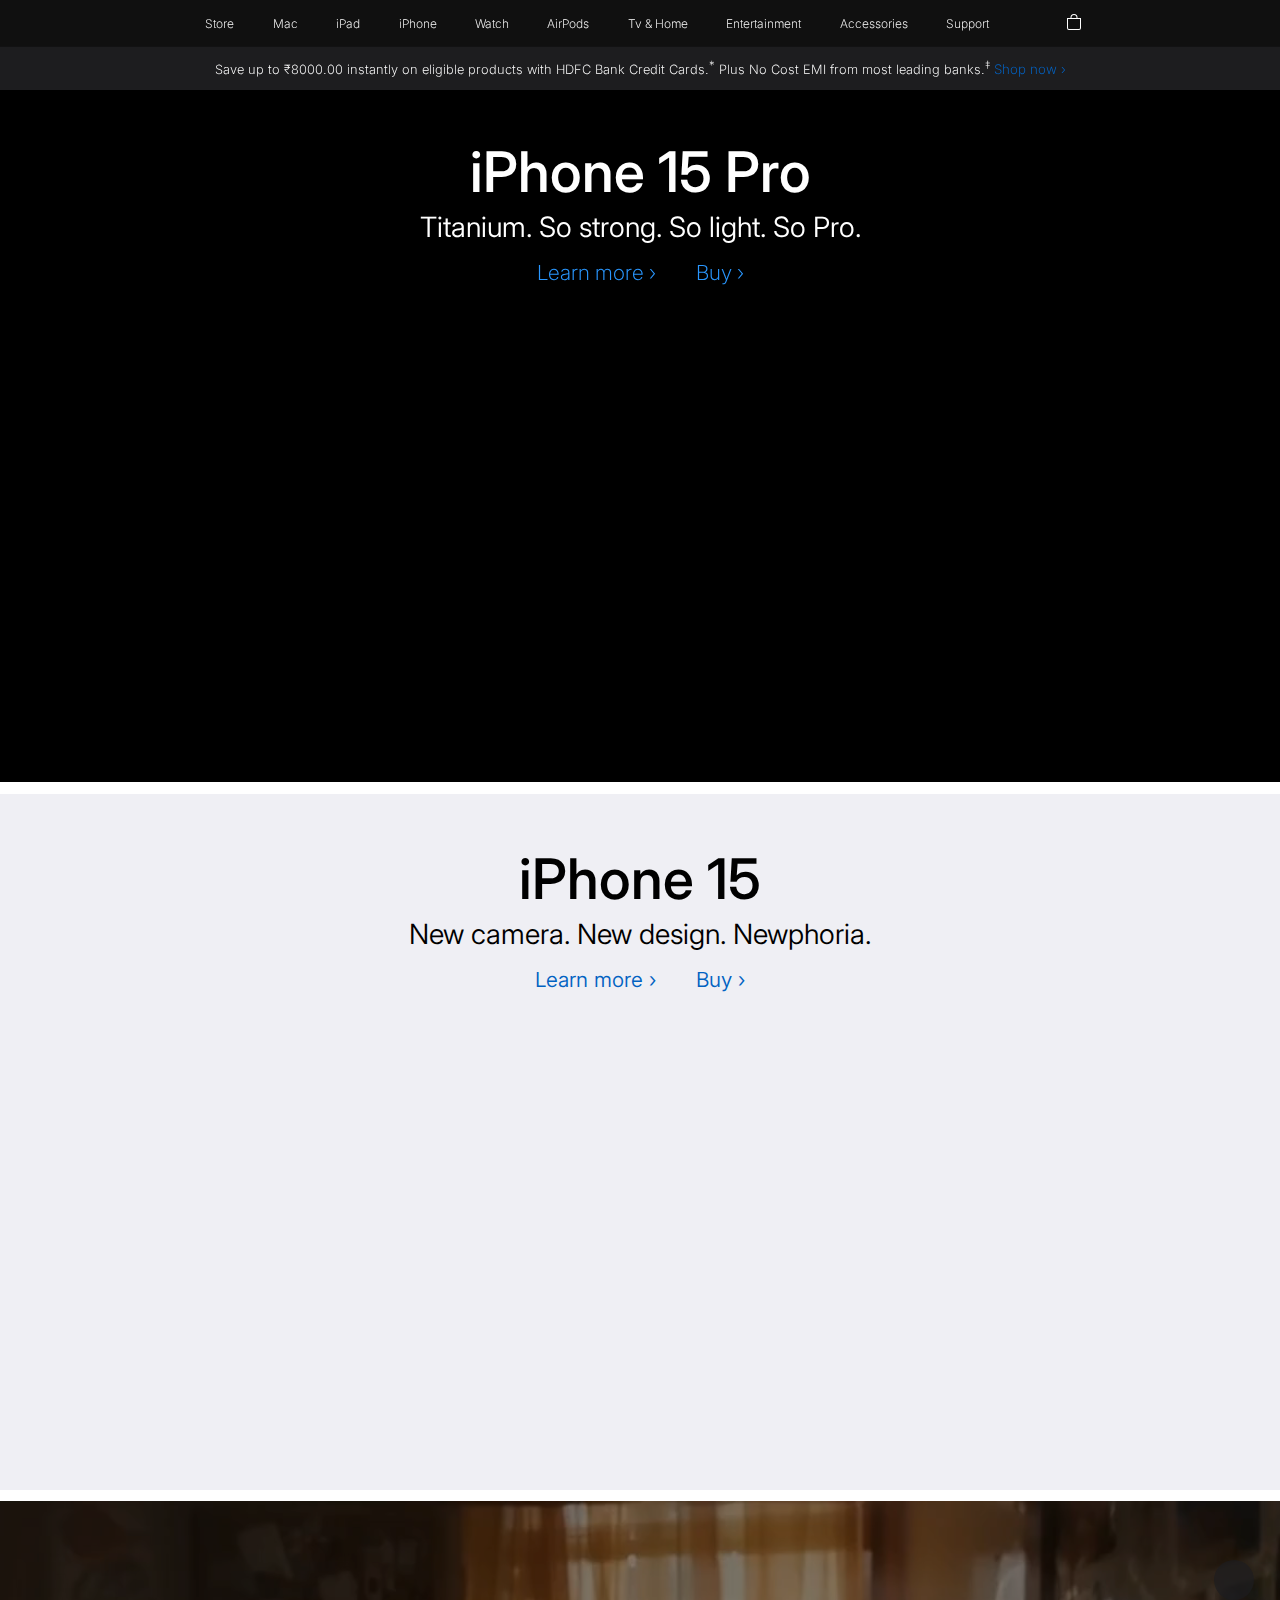
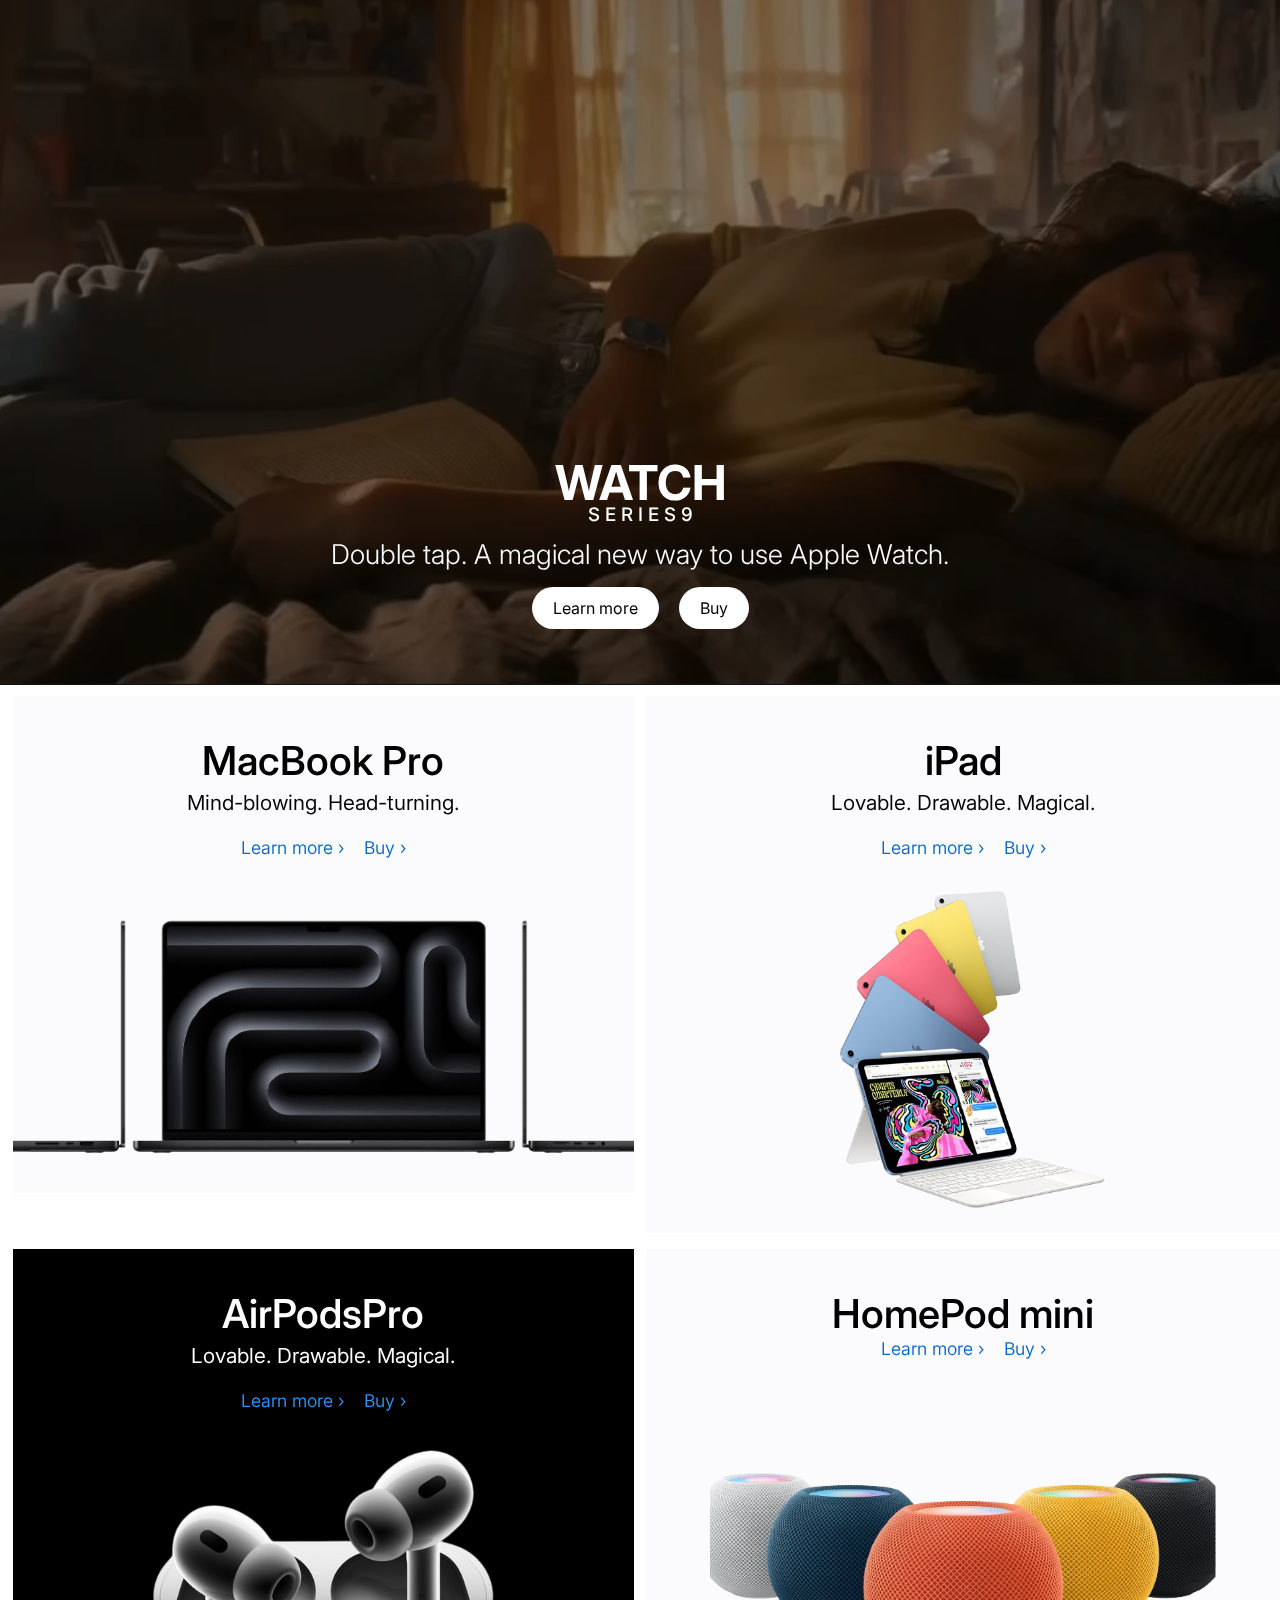
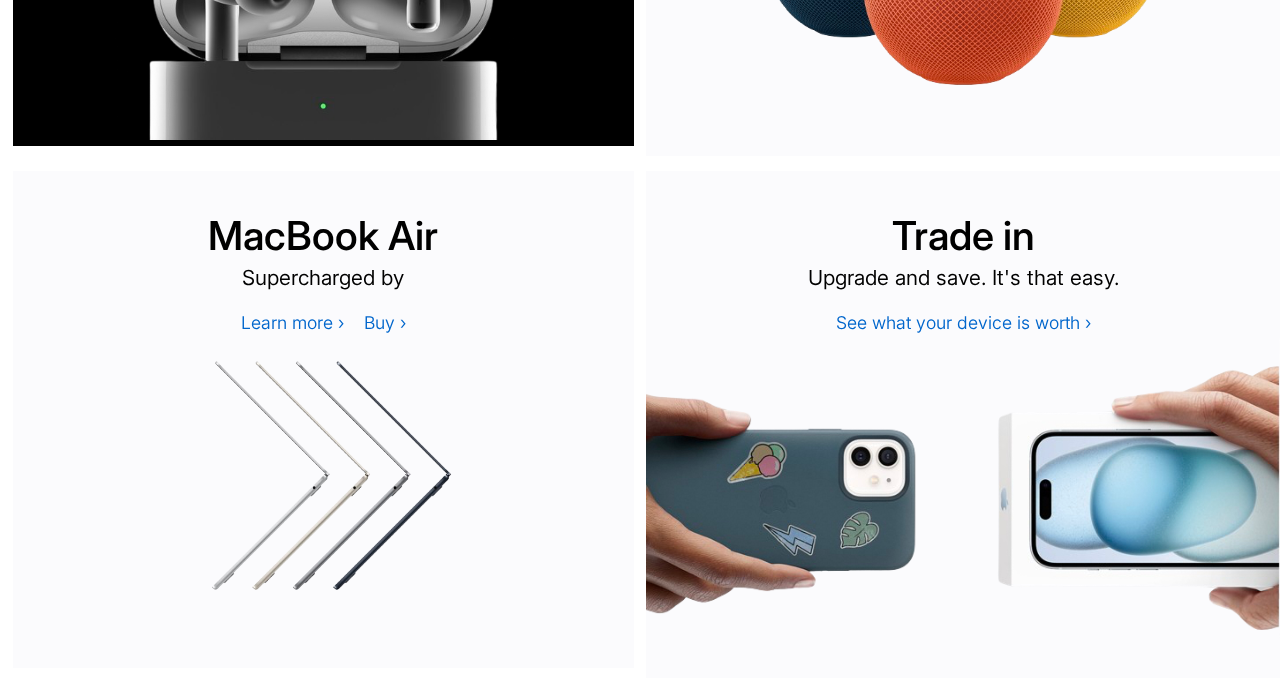
==== commit cccca3c2: "Update index.html" ====
--- a/index.html
+++ b/index.html
@@ -1,7 +1,6 @@
 <!DOCTYPE html>
 <html lang="en">
-
-<head>
+  <head>
     <meta charset="UTF-8" />
     <meta name="viewport" content="width=device-width, initial-scale=1.0" />
     <title>Apple (India)</title>
@@ -10,167 +9,183 @@
     <!-- font -->
     <link rel="preconnect" href="https://fonts.googleapis.com" />
     <link rel="preconnect" href="https://fonts.gstatic.com" crossorigin />
-    <link href="https://fonts.googleapis.com/css2?family=Inter:wght@100..900&display=swap" rel="stylesheet" />
+    <link
+      href="https://fonts.googleapis.com/css2?family=Inter:wght@100..900&display=swap"
+      rel="stylesheet"
+    />
     <!-- css file link -->
     <link rel="stylesheet" href="style.css" />
     <!-- for icons -->
-    <link rel="stylesheet" href="https://cdnjs.cloudflare.com/ajax/libs/font-awesome/6.5.1/css/all.min.css"
-        integrity="sha512-DTOQO9RWCH3ppGqcWaEA1BIZOC6xxalwEsw9c2QQeAIftl+Vegovlnee1c9QX4TctnWMn13TZye+giMm8e2LwA=="
-        crossorigin="anonymous" referrerpolicy="no-referrer" />
-</head>
+    <link
+      rel="stylesheet"
+      href="https://cdnjs.cloudflare.com/ajax/libs/font-awesome/6.5.1/css/all.min.css"
+      integrity="sha512-DTOQO9RWCH3ppGqcWaEA1BIZOC6xxalwEsw9c2QQeAIftl+Vegovlnee1c9QX4TctnWMn13TZye+giMm8e2LwA=="
+      crossorigin="anonymous"
+      referrerpolicy="no-referrer"
+    />
+  </head>
 
-<body>
+  <body>
     <!-- navigation bar  -->
     <div class="nav-bar">
-        <div class="nav-inner-div">
-            <ul class="nav-links">
-                <div class="left-logo show">
-                    <li class="nav-item apple-logo icons">
-                        <i class="fa-brands fa-apple"></i>
-                    </li>
-                </div>
-                <div class="hidden">
-                    <li class="nav-item apple-logo icons">
-                        <i class="fa-brands fa-apple"></i>
-                    </li>
-                </div>
-                <li class="nav-item shop">Store</li>
-                <li class="nav-item shop">Mac</li>
-                <li class="nav-item shop">iPad</li>
-                <li class="nav-item shop">iPhone</li>
-                <li class="nav-item shop">Watch</li>
-                <li class="nav-item shop">AirPods</li>
-                <li class="nav-item shop">Tv & Home</li>
-                <li class="nav-item shop">Entertainment</li>
-                <li class="nav-item shop">Accessories</li>
-                <li class="nav-item shop">Support</li>
+      <div class="nav-inner-div">
+        <ul class="nav-links">
+          <div class="left-logo show">
+            <li class="nav-item apple-logo icons">
+              <i class="fa-brands fa-apple"></i>
+            </li>
+          </div>
+          <div class="hidden">
+            <li class="nav-item apple-logo icons">
+              <i class="fa-brands fa-apple"></i>
+            </li>
+          </div>
+          <li class="nav-item shop">Store</li>
+          <li class="nav-item shop">Mac</li>
+          <li class="nav-item shop">iPad</li>
+          <li class="nav-item shop">iPhone</li>
+          <li class="nav-item shop">Watch</li>
+          <li class="nav-item shop">AirPods</li>
+          <li class="nav-item shop">Tv & Home</li>
+          <li class="nav-item shop">Entertainment</li>
+          <li class="nav-item shop">Accessories</li>
+          <li class="nav-item shop">Support</li>
 
-                <li class="nav-item icons search-logo">
-                    <i class="fa-solid fa-magnifying-glass"></i>
-                </li>
-                <li class="nav-item icons cart-logo">
-                    <svg xmlns="http://www.w3.org/2000/svg" width="16" height="16" fill="currentColor" class="bi bi-bag"
-                        viewBox="0 0 16 16">
-                        <path
-                            d="M8 1a2.5 2.5 0 0 1 2.5 2.5V4h-5v-.5A2.5 2.5 0 0 1 8 1m3.5 3v-.5a3.5 3.5 0 1 0-7 0V4H1v10a2 2 0 0 0 2 2h10a2 2 0 0 0 2-2V4zM2 5h12v9a1 1 0 0 1-1 1H3a1 1 0 0 1-1-1z" />
-                    </svg>
-                </li>
-                <div class="hamburger"><i class="fa-solid fa-bars"></i></div>
-            </ul>
-        </div>
+          <li class="nav-item icons search-logo">
+            <i class="fa-solid fa-magnifying-glass"></i>
+          </li>
+          <li class="nav-item icons cart-logo">
+            <svg
+              xmlns="http://www.w3.org/2000/svg"
+              width="16"
+              height="16"
+              fill="currentColor"
+              class="bi bi-bag"
+              viewBox="0 0 16 16"
+            >
+              <path
+                d="M8 1a2.5 2.5 0 0 1 2.5 2.5V4h-5v-.5A2.5 2.5 0 0 1 8 1m3.5 3v-.5a3.5 3.5 0 1 0-7 0V4H1v10a2 2 0 0 0 2 2h10a2 2 0 0 0 2-2V4zM2 5h12v9a1 1 0 0 1-1 1H3a1 1 0 0 1-1-1z"
+              />
+            </svg>
+          </li>
+          <div class="hamburger"><i class="fa-solid fa-bars"></i></div>
+        </ul>
+      </div>
     </div>
     <!-- navigation bar ends -->
 
     <!-- section 1 block start  -->
     <div class="section1">
-        <div class="offers">
-            <p class="offer-p">
-                Save up to ₹8000.00 instantly on eligible products with HDFC Bank
-                Credit Cards.<sup style="font-size: 0.7rem">*</sup> Plus No Cost EMI
-                from most leading banks.<sup style="font-size: 0.7rem">‡</sup>
-                <a href="#" id="offer-a"> Shop now ›</a>
-            </p>
-        </div>
-        <div class="sec-1-text">
-            <h1>iPhone 15 Pro</h1>
-            <h2>Titanium. So strong. So light. So Pro.</h2>
-            <a href="#" class="sec1-a">Learn more ›</a>&nbsp;&nbsp;&nbsp;&nbsp;&nbsp;&nbsp;&nbsp;&nbsp;&nbsp;
-            <a href="#" class="sec1-a">Buy ›</a>
-        </div>
-        <div class="sec-1-img"></div>
+      <div class="offers">
+        <p class="offer-p">
+          Save up to ₹8000.00 instantly on eligible products with HDFC Bank
+          Credit Cards.<sup style="font-size: 0.7rem">*</sup> Plus No Cost EMI
+          from most leading banks.<sup style="font-size: 0.7rem">‡</sup>
+          <a href="#" id="offer-a"> Shop now ›</a>
+        </p>
+      </div>
+      <div class="sec-1-text">
+        <h1>iPhone 15 Pro</h1>
+        <h2>Titanium. So strong. So light. So Pro.</h2>
+        <a href="#" class="sec1-a">Learn more ›</a
+        >&nbsp;&nbsp;&nbsp;&nbsp;&nbsp;&nbsp;&nbsp;&nbsp;&nbsp;
+        <a href="#" class="sec1-a">Buy ›</a>
+      </div>
+      <div class="sec-1-img"></div>
     </div>
     <!-- section 1 block ends  -->
 
     <!-- section 2 block start  -->
     <div class="section2">
-        <div class="sec-2-text">
-            <h1>iPhone 15</h1>
-            <h2>New camera. New design. Newphoria.</h2>
-            <a href="#" class="sec2-a">Learn more ›</a>&nbsp;&nbsp;&nbsp;&nbsp;&nbsp;&nbsp;&nbsp;&nbsp;&nbsp;
-            <a href="#" class="sec2-a">Buy ›</a>
-        </div>
+      <div class="sec-2-text">
+        <h1>iPhone 15</h1>
+        <h2>New camera. New design. Newphoria.</h2>
+        <a href="#" class="sec2-a">Learn more ›</a
+        >&nbsp;&nbsp;&nbsp;&nbsp;&nbsp;&nbsp;&nbsp;&nbsp;&nbsp;
+        <a href="#" class="sec2-a">Buy ›</a>
+      </div>
     </div>
     <!-- section 2 block ends  -->
 
     <!-- section 3 block start  -->
     <div class="section3">
-        <div class="sec-3-video">
-            <video autoplay muted loop id="myVideo">
-                <source src="./assets/sec3-video.mp4" type="video/mp4" />
-            </video>
-            <button id="myBtn" onclick="myFunction()">
-                <i id="icon" class="fa-solid fa-pause"></i>
-            </button>
-            <div class="sec-3-text">
-                <h1><i class="fa-brands fa-apple"></i> WATCH</h1>
-                <h3>S E R I E S 9</h3>
-                <p>Double tap. A magical new way to use Apple Watch.</p>
-                <button>Learn more</button>&nbsp;&nbsp;&nbsp;&nbsp;&nbsp;<button>
-                    Buy
-                </button>
-            </div>
+      <div class="sec-3-video">
+        <video autoplay muted loop id="myVideo">
+          <source src="./assets/sec3-video.mp4" type="video/mp4" />
+        </video>
+        <button id="myBtn" onclick="myFunction()">
+          <i id="icon" class="fa-solid fa-pause"></i>
+        </button>
+        <div class="sec-3-text">
+          <h1><i class="fa-brands fa-apple"></i> WATCH</h1>
+          <h3>S E R I E S 9</h3>
+          <p>Double tap. A magical new way to use Apple Watch.</p>
+          <button>Learn more</button>&nbsp;&nbsp;&nbsp;&nbsp;&nbsp;<button>
+            Buy
+          </button>
         </div>
+      </div>
     </div>
     <!-- section 3 block ends  -->
 
     <!-- section 4 grid start  -->
     <div class="section4">
-        <div class="grid-item">
-            <div class="sec-4-content-1 center">
-                <h1>MacBook Pro</h1>
-                <h3>Mind-blowing. Head-turning.</h3>
-                <a href="#" class="sec-4-a">Learn more ›</a>&nbsp;&nbsp;&nbsp;&nbsp;
-                <a href="#" class="sec-4-a">Buy ›</a>
-                <img src="./assets/sec4-img-1.png" alt="img">
-            </div>
+      <div class="grid-item">
+        <div class="sec-4-content-1 center">
+          <h1>MacBook Pro</h1>
+          <h3>Mind-blowing. Head-turning.</h3>
+          <a href="#" class="sec-4-a">Learn more ›</a>&nbsp;&nbsp;&nbsp;&nbsp;
+          <a href="#" class="sec-4-a">Buy ›</a>
+          <img src="./assets/sec4-img-1.png" alt="img" />
         </div>
-        <div class="grid-item ">
-            <div class="sec-4-content-2 center">
-                <h1>iPad</h1>
-                <h3>Lovable. Drawable. Magical.</h3>
-                <a href="#" class="sec-4-a">Learn more ›</a>&nbsp;&nbsp;&nbsp;&nbsp;
-                <a href="#" class="sec-4-a">Buy ›</a><br>
-                <img src="./assets/sec4-img-2.png" alt="img">
-            </div>
+      </div>
+      <div class="grid-item">
+        <div class="sec-4-content-2 center">
+          <h1>iPad</h1>
+          <h3>Lovable. Drawable. Magical.</h3>
+          <a href="#" class="sec-4-a">Learn more ›</a>&nbsp;&nbsp;&nbsp;&nbsp;
+          <a href="#" class="sec-4-a">Buy ›</a><br />
+          <img src="./assets/sec4-img-2.png" alt="img" />
         </div>
-        <div class="grid-item black-sec">
-            <div class="sec-4-content-3 center">
-                <h1>AirPodsPro</h1>
-                <h3>Lovable. Drawable. Magical.</h3>
-                <a href="#" class="sec-4-a">Learn more ›</a>&nbsp;&nbsp;&nbsp;&nbsp;
-                <a href="#" class="sec-4-a">Buy ›</a><br>
-                <img src="./assets/sec4-img-3.png" alt="img">
-            </div>
+      </div>
+      <div class="grid-item black-sec">
+        <div class="sec-4-content-3 center">
+          <h1>AirPodsPro</h1>
+          <h3>Lovable. Drawable. Magical.</h3>
+          <a href="#" class="sec-4-a">Learn more ›</a>&nbsp;&nbsp;&nbsp;&nbsp;
+          <a href="#" class="sec-4-a">Buy ›</a><br />
+          <img src="./assets/sec4-img-3.png" alt="img" />
         </div>
-        <div class="grid-item ">
-            <div class="sec-4-content-4 center">
-                <h1>HomePod mini</h1>
-                <a href="#" class="sec-4-a">Learn more ›</a>&nbsp;&nbsp;&nbsp;&nbsp;
-                <a href="#" class="sec-4-a">Buy ›</a><br>
-                <img src="./assets/sec4-img-4.png" alt="img">
-            </div>
+      </div>
+      <div class="grid-item">
+        <div class="sec-4-content-4 center">
+          <h1>HomePod mini</h1>
+          <a href="#" class="sec-4-a">Learn more ›</a>&nbsp;&nbsp;&nbsp;&nbsp;
+          <a href="#" class="sec-4-a">Buy ›</a><br />
+          <img src="./assets/sec4-img-4.png" alt="img" />
         </div>
-        <div class="grid-item ">
-            <div class="sec-4-content-5 center">
-                <h1>MacBook Air</h1>
-                <h3>Supercharged by</h3>
-                <a href="#" class="sec-4-a">Learn more ›</a>&nbsp;&nbsp;&nbsp;&nbsp;
-                <a href="#" class="sec-4-a">Buy ›</a><br>
-                <img src="./assets/sec4-img-5.png" alt="img">
-            </div>
+      </div>
+      <div class="grid-item">
+        <div class="sec-4-content-5 center">
+          <h1>MacBook Air</h1>
+          <h3>Supercharged by</h3>
+          <a href="#" class="sec-4-a">Learn more ›</a>&nbsp;&nbsp;&nbsp;&nbsp;
+          <a href="#" class="sec-4-a">Buy ›</a><br />
+          <img src="./assets/sec4-img-5.png" alt="img" />
         </div>
-        <div class="grid-item ">
-            <div class="sec-4-content-6 center">
-                <h1><i class="fa-brands fa-apple sec-logo"></i>Trade in</h1>
-                <h3>Upgrade and save. It's that easy.</h3>
-                <a href="#" class="sec-4-a">See what your device is worth ›</a><br>
-                <img src="./assets/sec4-img-6.png" alt="img">
-            </div>
+      </div>
+      <div class="grid-item">
+        <div class="sec-4-content-6 center">
+          <h1><i class="fa-brands fa-apple sec-logo"></i>Trade in</h1>
+          <h3>Upgrade and save. It's that easy.</h3>
+          <a href="#" class="sec-4-a">See what your device is worth ›</a><br />
+          <img src="./assets/sec4-img-6.png" alt="img" />
         </div>
+      </div>
     </div>
     <!-- section 4 grid ends  -->
-
+    <br /><br />
+    <div class="section5"></div>
     <script src="./script.js"></script>
-</body>
-
+  </body>
 </html>
--- a/style.css
+++ b/style.css
@@ -366,14 +366,17 @@
 } */
 .section4 {
   display: grid;
-  grid-template-columns: 48% 48%;
-  gap: 2%;
+  grid-template-columns: 49% 50%;
+  /* grid-template-rows: 480px;
+  height: 1500px; */
+  gap: 1%;
   margin-left: 1%;
 }
 
 .grid-item {
   background-color: #fbfbfd;
   aspect-ratio: 1.25;
+  height: inherit;
   width: 100%;
 }
 
@@ -489,8 +492,7 @@
 }
 
 .sec-4-content-3 img {
-  height: 100%;
-  width: 100%;
+  width: 68%;
   padding-top: 1rem;
 }
 
@@ -519,8 +521,8 @@
 }
 
 .sec-4-content-4 img {
-  width: 100%;
-  padding-top: 2rem;
+  width: 80%;
+  padding-top: 5rem;
 }
 
 /* section 4 content 5 */
@@ -555,7 +557,8 @@
 }
 
 .sec-4-content-5 img {
-  height: 25rem;
+  height: auto;
+  width: 50%;
   padding-top: 0.2rem;
 }
 
@@ -604,7 +607,8 @@
 /* making sec 4 responsive  */
 @media (max-width: 830px) {
   .section4 {
-    grid-template-columns: 1fr;
+    grid-template-columns: 100%;
+    /* grid-template-rows: 300px; */
     gap: 12px;
     padding: 8px;
     align-items: center;
@@ -612,17 +616,29 @@
   }
   .grid-item {
     width: 100%;
+    height: inherit;
+    /* height: 420px; */
+  }
+  .sec-4-content-1 img {
+    width: 100%;
+    height: auto;
+  }
+  .sec-4-content-2 img {
+    width: 100%;
+    height: auto;
   }
   .sec-4-content-3 img {
     width: 100%;
     height: auto;
+    /* position: relative;
+    top: 102px; */
   }
   .sec-4-content-6 img {
     width: 100%;
     height: auto;
   }
   .sec-4-content-5 img {
-    width: 70%;
+    width: 50%;
     height: auto;
   }
   /* .center {
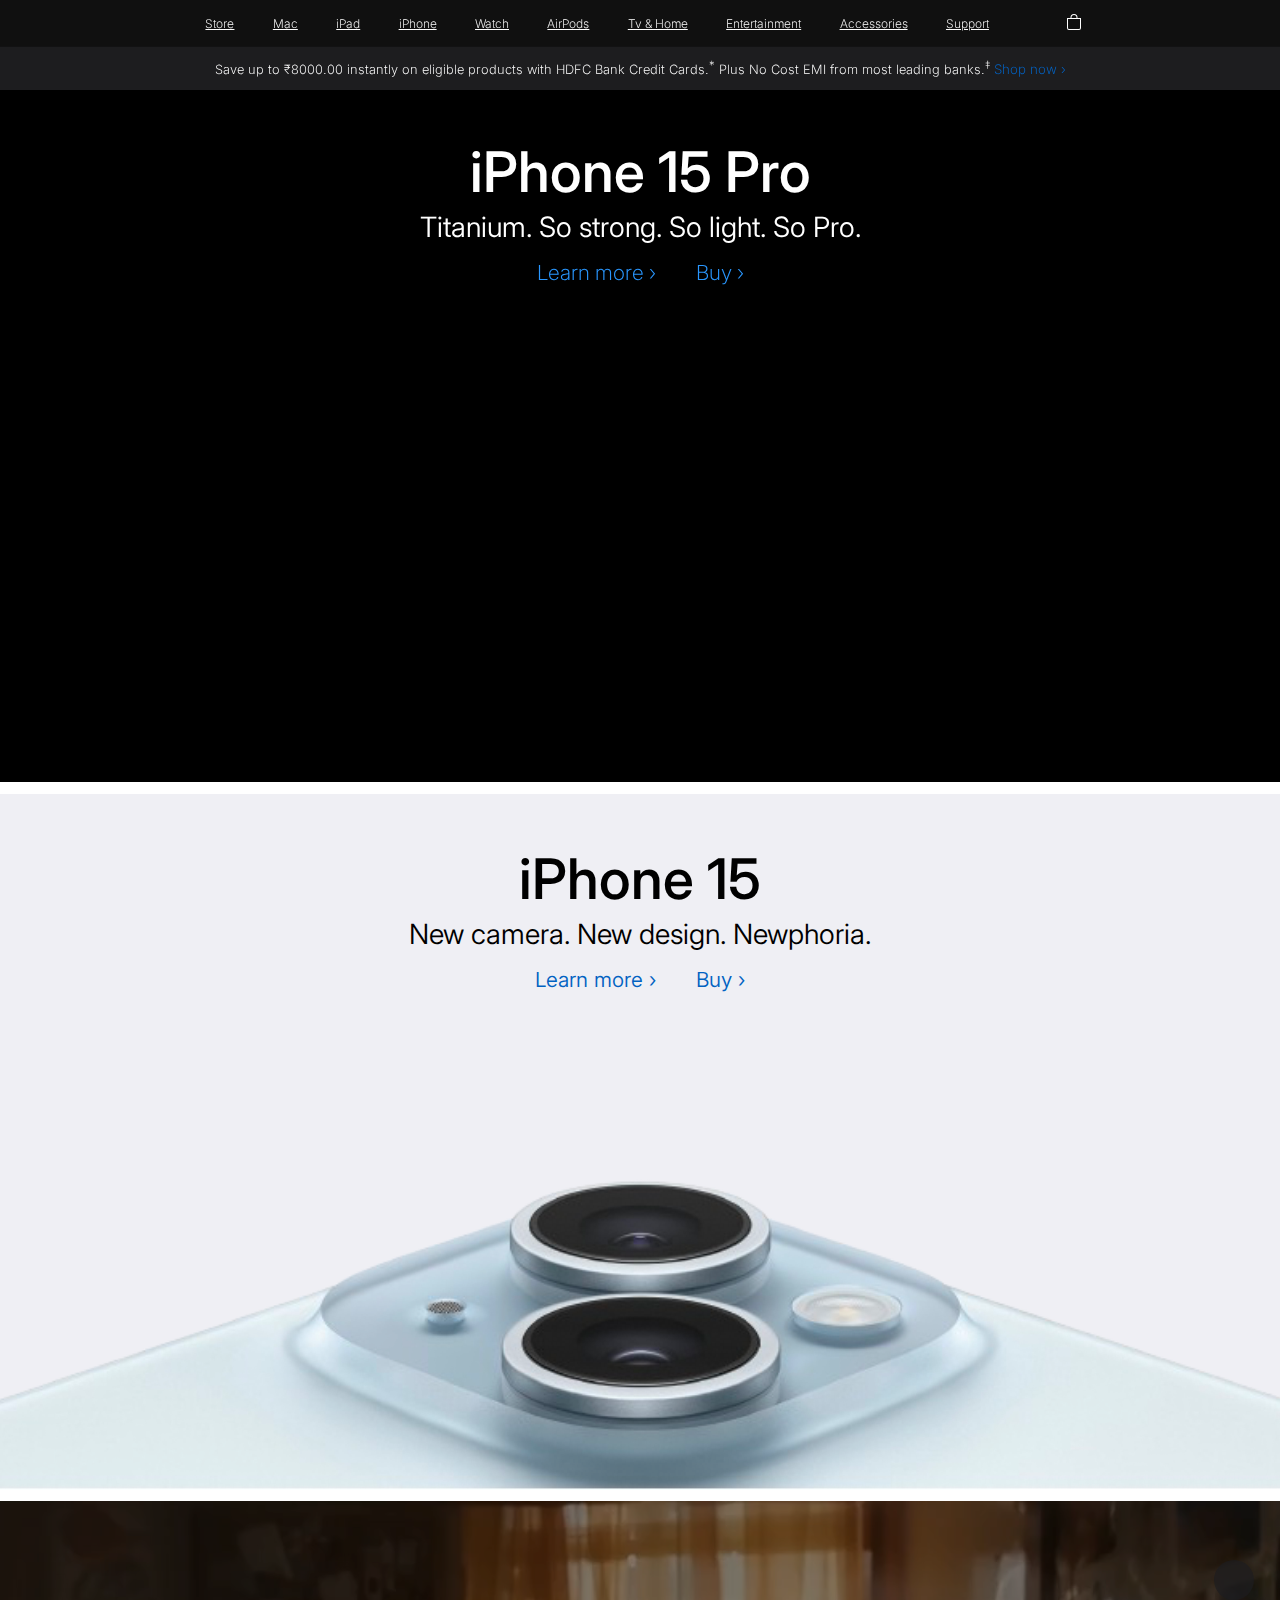
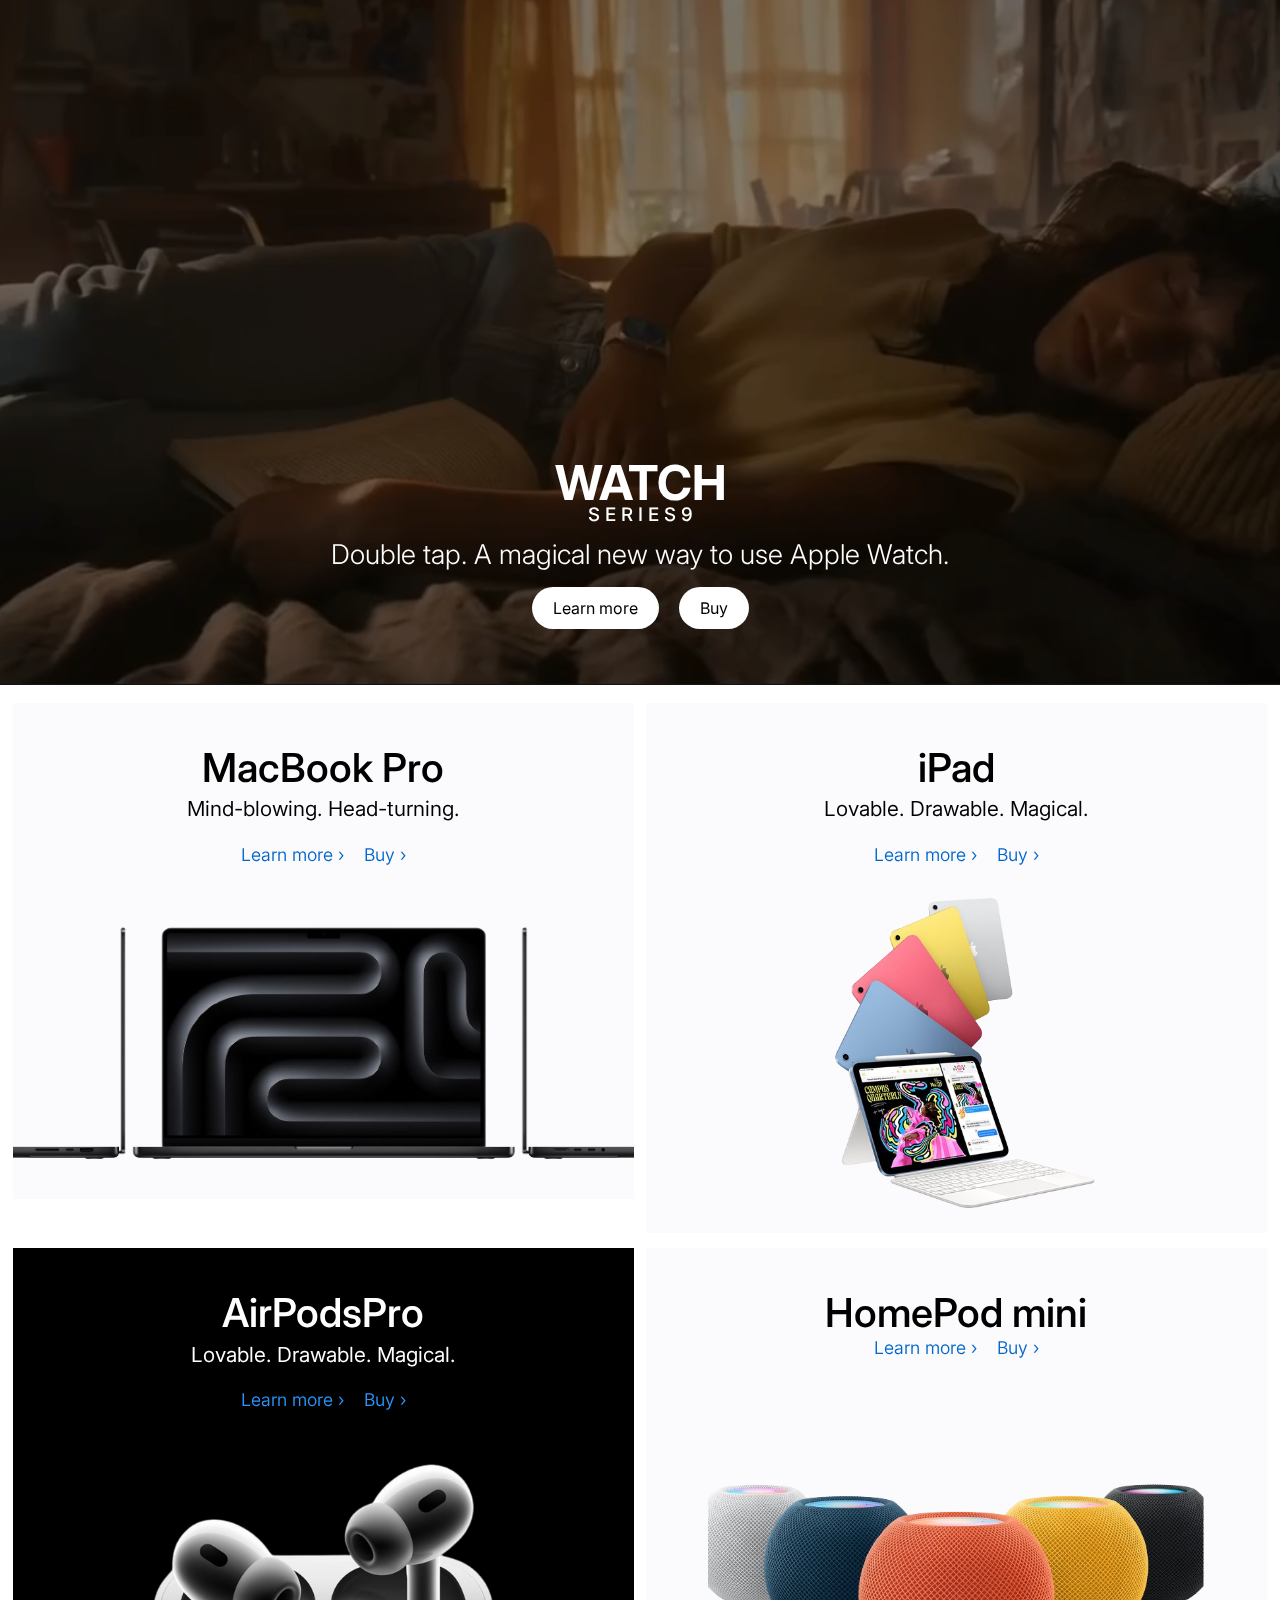
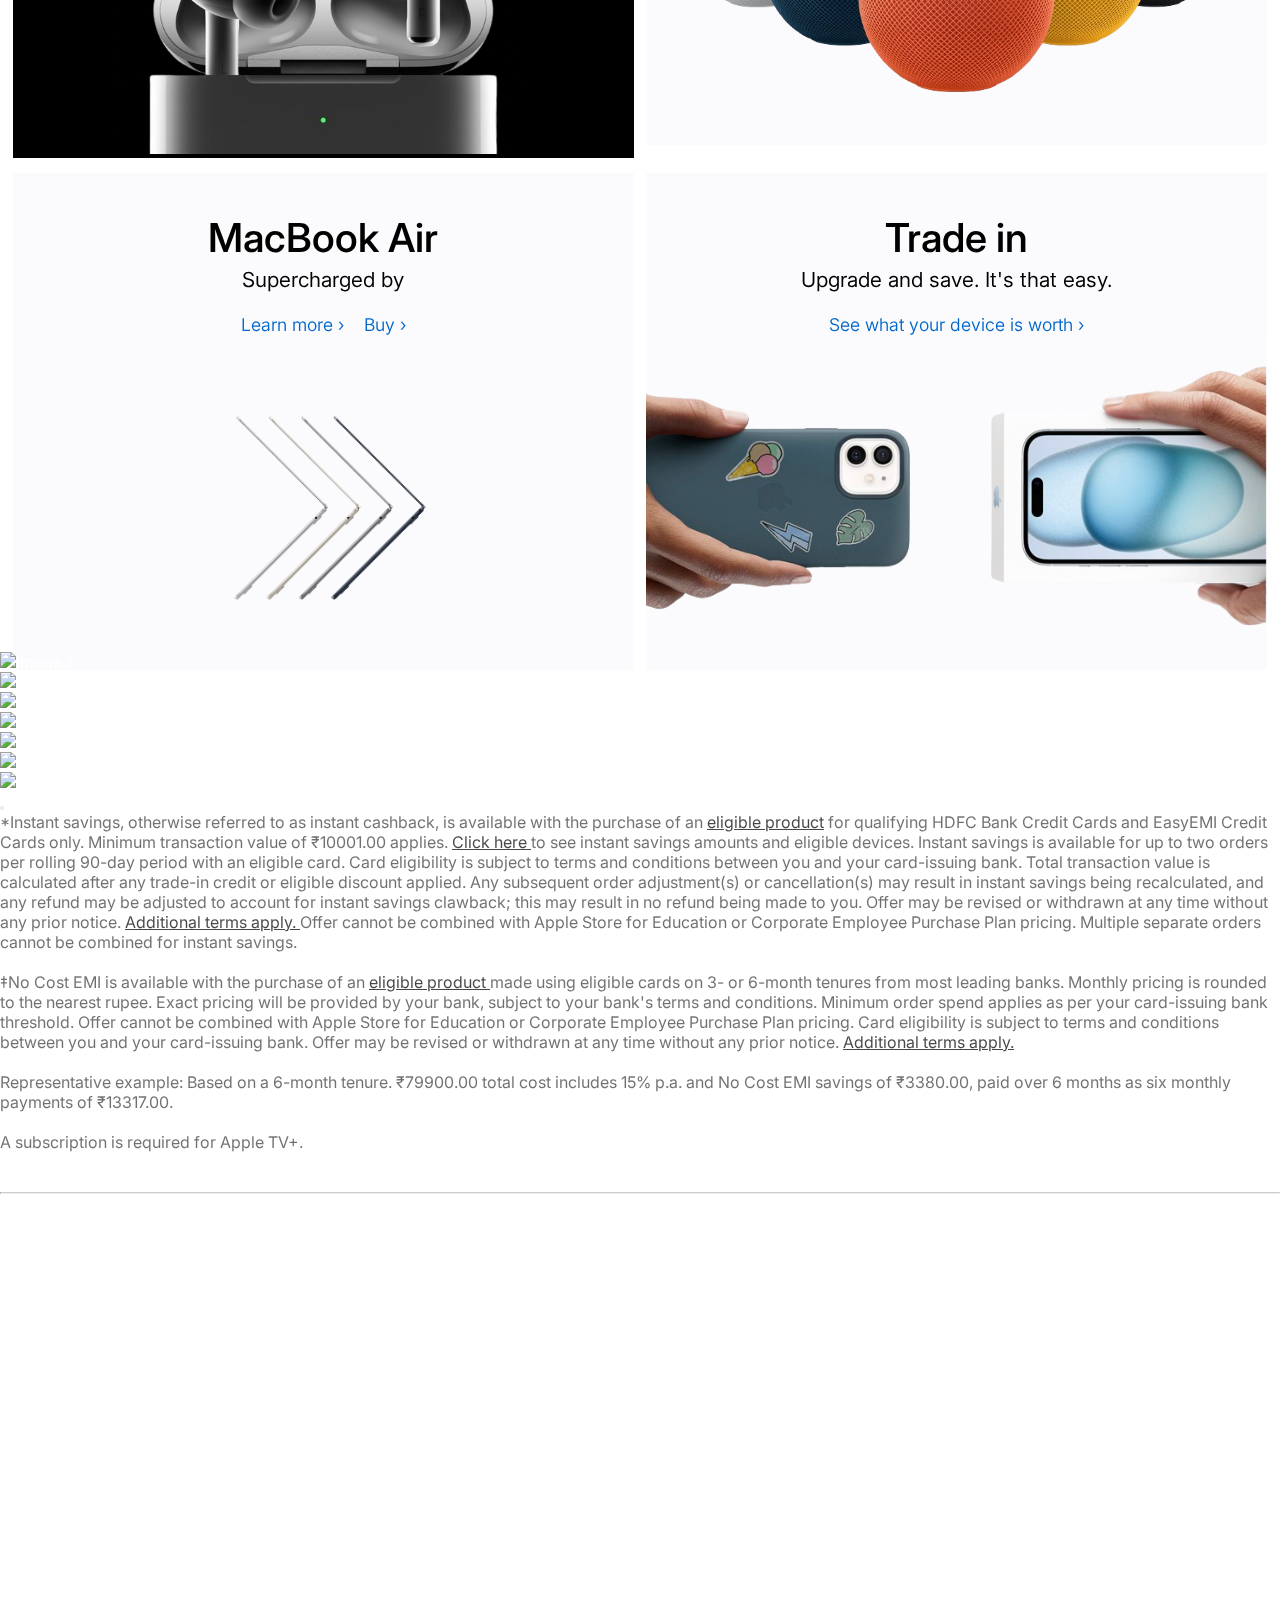
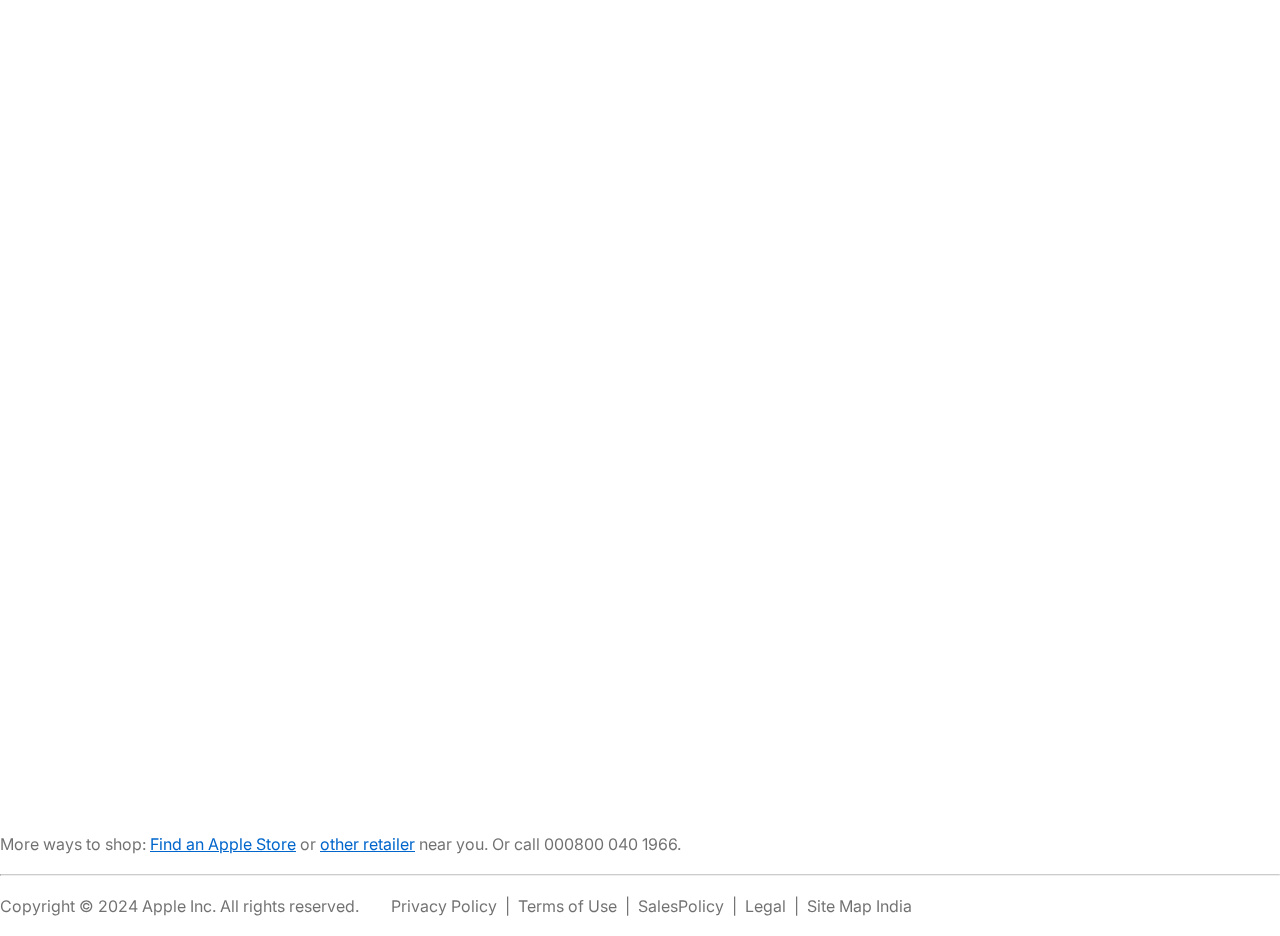
==== commit 544a9598: "Update index.html" ====
--- a/index.html
+++ b/index.html
@@ -40,34 +40,45 @@
               <i class="fa-brands fa-apple"></i>
             </li>
           </div>
-          <li class="nav-item shop">Store</li>
-          <li class="nav-item shop">Mac</li>
-          <li class="nav-item shop">iPad</li>
-          <li class="nav-item shop">iPhone</li>
-          <li class="nav-item shop">Watch</li>
-          <li class="nav-item shop">AirPods</li>
-          <li class="nav-item shop">Tv & Home</li>
-          <li class="nav-item shop">Entertainment</li>
-          <li class="nav-item shop">Accessories</li>
-          <li class="nav-item shop">Support</li>
+          <li class="shop"><a href="#" class="nav-item">Store</a></li>
+          <li class="shop"><a href="#" class="nav-item">Mac</a></li>
+          <li class="shop"><a href="#" class="nav-item">iPad</a></li>
+          <li class="shop"><a href="iphone.html" class="nav-item">iPhone</a></li>
+          <li class="shop"><a href="#" class="nav-item">Watch</a></li>
+          <li class="shop"><a href="#" class="nav-item">AirPods</a></li>
+          <li class="shop"><a href="#" class="nav-item">Tv & Home</a></li>
+          <li class="shop"><a href="#" class="nav-item">Entertainment</a></li>
+          <li class="shop"><a href="#" class="nav-item">Accessories</a></li>
+          <li class="shop">
+            <a href="./1_support.html" class="nav-item">Support</a>
+          </li>
 
           <li class="nav-item icons search-logo">
             <i class="fa-solid fa-magnifying-glass"></i>
           </li>
-          <li class="nav-item icons cart-logo">
-            <svg
-              xmlns="http://www.w3.org/2000/svg"
-              width="16"
-              height="16"
-              fill="currentColor"
-              class="bi bi-bag"
-              viewBox="0 0 16 16"
-            >
-              <path
-                d="M8 1a2.5 2.5 0 0 1 2.5 2.5V4h-5v-.5A2.5 2.5 0 0 1 8 1m3.5 3v-.5a3.5 3.5 0 1 0-7 0V4H1v10a2 2 0 0 0 2 2h10a2 2 0 0 0 2-2V4zM2 5h12v9a1 1 0 0 1-1 1H3a1 1 0 0 1-1-1z"
-              />
-            </svg>
-          </li>
+          <a href="apple_sign_in_page.html">
+            <li class="nav-item icons cart-logo cart">
+              <svg
+                xmlns="http://www.w3.org/2000/svg"
+                width="16"
+                height="16"
+                fill="currentColor"
+                class="bi bi-bag"
+                viewBox="0 0 16 16"
+              >
+                <path
+                  d="M8 1a2.5 2.5 0 0 1 2.5 2.5V4h-5v-.5A2.5 2.5 0 0 1 8 1m3.5 3v-.5a3.5 3.5 0 1 0-7 0V4H1v10a2 2 0 0 0 2 2h10a2 2 0 0 0 2-2V4zM2 5h12v9a1 1 0 0 1-1 1H3a1 1 0 0 1-1-1z"
+                />
+              </svg>
+            </li>
+          </a>
+          <!-- <li class="nav-item icons cart-logo cart">
+                    <svg xmlns="http://www.w3.org/2000/svg" width="16" height="16" fill="currentColor" class="bi bi-bag"
+                        viewBox="0 0 16 16">
+                        <path
+                            d="M8 1a2.5 2.5 0 0 1 2.5 2.5V4h-5v-.5A2.5 2.5 0 0 1 8 1m3.5 3v-.5a3.5 3.5 0 1 0-7 0V4H1v10a2 2 0 0 0 2 2h10a2 2 0 0 0 2-2V4zM2 5h12v9a1 1 0 0 1-1 1H3a1 1 0 0 1-1-1z" />
+                    </svg>
+                </li> -->
           <div class="hamburger"><i class="fa-solid fa-bars"></i></div>
         </ul>
       </div>
@@ -89,9 +100,9 @@
         <h2>Titanium. So strong. So light. So Pro.</h2>
         <a href="#" class="sec1-a">Learn more ›</a
         >&nbsp;&nbsp;&nbsp;&nbsp;&nbsp;&nbsp;&nbsp;&nbsp;&nbsp;
-        <a href="#" class="sec1-a">Buy ›</a>
-      </div>
-      <div class="sec-1-img"></div>
+        <a href="#" class="sec1-a">Buy ›</a><br />
+        <div class="sec-1-img"></div>
+      </div>
     </div>
     <!-- section 1 block ends  -->
 
@@ -103,6 +114,7 @@
         <a href="#" class="sec2-a">Learn more ›</a
         >&nbsp;&nbsp;&nbsp;&nbsp;&nbsp;&nbsp;&nbsp;&nbsp;&nbsp;
         <a href="#" class="sec2-a">Buy ›</a>
+        <div class="sec-2-img"></div>
       </div>
     </div>
     <!-- section 2 block ends  -->
@@ -131,16 +143,16 @@
     <!-- section 4 grid start  -->
     <div class="section4">
       <div class="grid-item">
-        <div class="sec-4-content-1 center">
+        <div class="sec-4-content-1">
           <h1>MacBook Pro</h1>
           <h3>Mind-blowing. Head-turning.</h3>
           <a href="#" class="sec-4-a">Learn more ›</a>&nbsp;&nbsp;&nbsp;&nbsp;
-          <a href="#" class="sec-4-a">Buy ›</a>
+          <a href="#" class="sec-4-a">Buy ›</a><br />
           <img src="./assets/sec4-img-1.png" alt="img" />
         </div>
       </div>
       <div class="grid-item">
-        <div class="sec-4-content-2 center">
+        <div class="sec-4-content-2">
           <h1>iPad</h1>
           <h3>Lovable. Drawable. Magical.</h3>
           <a href="#" class="sec-4-a">Learn more ›</a>&nbsp;&nbsp;&nbsp;&nbsp;
@@ -149,7 +161,7 @@
         </div>
       </div>
       <div class="grid-item black-sec">
-        <div class="sec-4-content-3 center">
+        <div class="sec-4-content-3">
           <h1>AirPodsPro</h1>
           <h3>Lovable. Drawable. Magical.</h3>
           <a href="#" class="sec-4-a">Learn more ›</a>&nbsp;&nbsp;&nbsp;&nbsp;
@@ -158,7 +170,7 @@
         </div>
       </div>
       <div class="grid-item">
-        <div class="sec-4-content-4 center">
+        <div class="sec-4-content-4">
           <h1>HomePod mini</h1>
           <a href="#" class="sec-4-a">Learn more ›</a>&nbsp;&nbsp;&nbsp;&nbsp;
           <a href="#" class="sec-4-a">Buy ›</a><br />
@@ -166,7 +178,7 @@
         </div>
       </div>
       <div class="grid-item">
-        <div class="sec-4-content-5 center">
+        <div class="sec-4-content-5">
           <h1>MacBook Air</h1>
           <h3>Supercharged by</h3>
           <a href="#" class="sec-4-a">Learn more ›</a>&nbsp;&nbsp;&nbsp;&nbsp;
@@ -175,7 +187,7 @@
         </div>
       </div>
       <div class="grid-item">
-        <div class="sec-4-content-6 center">
+        <div class="sec-4-content-6">
           <h1><i class="fa-brands fa-apple sec-logo"></i>Trade in</h1>
           <h3>Upgrade and save. It's that easy.</h3>
           <a href="#" class="sec-4-a">See what your device is worth ›</a><br />
@@ -184,8 +196,216 @@
       </div>
     </div>
     <!-- section 4 grid ends  -->
-    <br /><br />
-    <div class="section5"></div>
+
+    <!-- section 5 slider starts  -->
+    <div class="slider-container">
+      <div class="slider">
+        <div class="slide">
+          <img src="./assets/slider-1.webp" alt="Image 1" />
+        </div>
+        <div class="slide">
+          <img src="./assets/slider-2.webp" alt="Image 2" />
+        </div>
+        <div class="slide">
+          <img src="./assets/slider-3.webp" alt="Image 3" />
+        </div>
+        <div class="slide">
+          <img src="./assets/slider-4.webp" alt="Image 4" />
+        </div>
+        <div class="slide">
+          <img src="./assets/slider-5.webp" alt="Image 5" />
+        </div>
+        <div class="slide">
+          <img src="./assets/slider-6.webp" alt="Image 6" />
+        </div>
+        <div class="slide">
+          <img src="./assets/slider-7.webp" alt="Image 7" />
+        </div>
+      </div>
+      <div class="slider-nav">
+        <span class="dot" onclick="currentSlide(1)"></span>
+        <span class="dot" onclick="currentSlide(2)"></span>
+        <span class="dot" onclick="currentSlide(3)"></span>
+        <span class="dot" onclick="currentSlide(4)"></span>
+        <span class="dot" onclick="currentSlide(5)"></span>
+        <span class="dot" onclick="currentSlide(6)"></span>
+        <span class="dot" onclick="currentSlide(7)"></span>
+      </div>
+      <button id="playPauseButton">
+        <i class="fa-regular fa-circle-pause fa-xs" style="color: black"></i>
+      </button>
+    </div>
+    <!-- section 5 slider ends  -->
+
+    <!-- footer section starts-->
+    <div class="footer">
+      <div class="container">
+        <p style="color: rgba(0, 0, 0, 0.56)">
+          *Instant savings, otherwise referred to as instant cashback, is
+          available with the purchase of an
+          <span style="text-decoration: underline; color: rgba(0, 0, 0, 0.72)"
+            >eligible product</span
+          >
+          for qualifying HDFC Bank Credit Cards and EasyEMI Credit Cards only.
+          Minimum transaction value of ₹10001.00 applies.
+          <span style="text-decoration: underline; color: rgba(0, 0, 0, 0.72)"
+            >Click here
+          </span>
+          to see instant savings amounts and eligible devices. Instant savings
+          is available for up to two orders per rolling 90-day period with an
+          eligible card. Card eligibility is subject to terms and conditions
+          between you and your card-issuing bank. Total transaction value is
+          calculated after any trade-in credit or eligible discount applied. Any
+          subsequent order adjustment(s) or cancellation(s) may result in
+          instant savings being recalculated, and any refund may be adjusted to
+          account for instant savings clawback; this may result in no refund
+          being made to you. Offer may be revised or withdrawn at any time
+          without any prior notice.
+          <span style="text-decoration: underline; color: rgba(0, 0, 0, 0.72)"
+            >Additional terms apply. </span
+          >Offer cannot be combined with Apple Store for Education or Corporate
+          Employee Purchase Plan pricing. Multiple separate orders cannot be
+          combined for instant savings.
+        </p>
+        <br />
+        <p style="color: rgba(0, 0, 0, 0.56)">
+          ‡No Cost EMI is available with the purchase of an
+          <span style="text-decoration: underline; color: rgba(0, 0, 0, 0.72)"
+            >eligible product
+          </span>
+          made using eligible cards on 3- or 6-month tenures from most leading
+          banks. Monthly pricing is rounded to the nearest rupee. Exact pricing
+          will be provided by your bank, subject to your bank's terms and
+          conditions. Minimum order spend applies as per your card-issuing bank
+          threshold. Offer cannot be combined with Apple Store for Education or
+          Corporate Employee Purchase Plan pricing. Card eligibility is subject
+          to terms and conditions between you and your card-issuing bank. Offer
+          may be revised or withdrawn at any time without any prior notice.
+          <span style="text-decoration: underline; color: rgba(0, 0, 0, 0.72)"
+            >Additional terms apply.</span
+          >
+        </p>
+        <br />
+        <p style="color: rgba(0, 0, 0, 0.56)">
+          Representative example: Based on a 6-month tenure. ₹79900.00 total
+          cost includes 15% p.a. and No Cost EMI savings of ₹3380.00, paid over
+          6 months as six monthly payments of ₹13317.00.
+        </p>
+        <br />
+        <p style="color: rgba(0, 0, 0, 0.56)">
+          A subscription is required for Apple TV+.
+        </p>
+        <br /><br />
+        <hr style="border-top: 0.8px solid rgba(0, 0, 0, 0.2)" />
+
+        <div class="footer-flex">
+          <div class="footer-flex-content-1 foot">
+            <p class="special1">Shop and Learn</p>
+            <p class="para1">Store</p>
+            <p class="para1">Mac</p>
+            <p class="para1">iPad</p>
+            <p class="para1">iPhone</p>
+            <p class="para1">Watch</p>
+            <p class="para1">Airpods</p>
+            <p class="para1">TV & Home</p>
+            <p class="para1">AirTag</p>
+            <p class="para1">Accessories</p>
+            <p class="para1">Gift Cards</p>
+            <p class="special1">Apple Wallet</p>
+            <p class="para1">Wallet</p>
+          </div>
+          <div class="footer-flex-content-2 foot">
+            <p class="special1">Account</p>
+            <p class="para1">Manage Your Apple ID</p>
+            <p class="para1">Apple Store Account</p>
+            <p class="para1">iCloud.com</p>
+            <p class="special1">Entertainment</p>
+            <p class="para1">Apple One</p>
+            <p class="para1">Apple TV+</p>
+            <p class="para1">Apple Music</p>
+            <p class="para1">Apple Arcade</p>
+            <p class="para1">Apple Podcasts</p>
+            <p class="para1">Apple Books</p>
+            <p class="para1">App Store</p>
+          </div>
+          <div class="footer-flex-content-3 foot">
+            <p class="special1">Apple Store</p>
+            <p class="para1">Find a Store</p>
+            <p class="para1">Genius Bar</p>
+            <p class="para1">Today at Apple</p>
+            <p class="para1">Apple Camp</p>
+            <p class="para1">Apple Trade In</p>
+            <p class="para1">Ways to Buy</p>
+            <p class="para1">Recycling Programme</p>
+            <p class="para1">Order Status</p>
+            <p class="para1">Shopping Help</p>
+          </div>
+          <div class="footer-flex-content-4 foot">
+            <p class="special1">For Business</p>
+            <p class="para1">Apple and Business</p>
+            <p class="para1">Shop for Business</p>
+            <p class="special1">For Education</p>
+            <p class="para1">Apple and Education</p>
+            <p class="para1">Shop for Education</p>
+            <p class="para1">Shop for University</p>
+            <p class="special1">For Healthcare</p>
+            <p class="para1">Apple in Healthcare</p>
+            <p class="para1">Health on Apple Watch</p>
+          </div>
+          <div class="footer-flex-content-5 foot">
+            <p class="special1">Apple Values</p>
+            <p class="para1">Accessibility</p>
+            <p class="para1">Education</p>
+            <p class="para1">Environment</p>
+            <p class="para1">Privacy</p>
+            <p class="para1">Supplier Responsibility</p>
+            <p class="special1">About Apple</p>
+            <p class="para1">Newsroom</p>
+            <p class="para1">Apple Leadership</p>
+            <p class="para1">Career Oppurtunities</p>
+            <p class="para1">Investors</p>
+            <p class="para1">Ethics and Compliance</p>
+            <p class="para1">Events</p>
+            <p class="para1">Contact Apple</p>
+          </div>
+        </div>
+        <br /><br /><br />
+        <p style="color: rgba(0, 0, 0, 0.56)">
+          More ways to shop:
+          <span style="color: rgba(0, 102, 204, 1); text-decoration: underline"
+            >Find an Apple Store</span
+          >
+          or
+          <span style="color: rgba(0, 102, 204, 1); text-decoration: underline"
+            >other retailer</span
+          >
+          near you. Or call 000800 040 1966.
+        </p>
+        <br />
+        <hr style="border-top: 0.8px solid rgba(0, 0, 0, 0.2)" />
+        <br />
+        <p style="color: rgba(0, 0, 0, 0.56); display: inline">
+          Copyright © 2024 Apple Inc. All rights
+          reserved.&nbsp;&nbsp;&nbsp;&nbsp;&nbsp;&nbsp;&nbsp;
+          <span class="para1" style="color: rgba(0, 0, 0, 0.56)"
+            >Privacy Policy</span
+          >&nbsp; | &nbsp;<span class="para1" style="color: rgba(0, 0, 0, 0.56)"
+            >Terms of Use</span
+          >&nbsp; | &nbsp;<span class="para1" style="color: rgba(0, 0, 0, 0.56)"
+            >SalesPolicy</span
+          >&nbsp; | &nbsp;<span class="para1" style="color: rgba(0, 0, 0, 0.56)"
+            >Legal</span
+          >&nbsp; | &nbsp;<span class="para1" style="color: rgba(0, 0, 0, 0.56)"
+            >Site Map</span
+          >
+        </p>
+
+        <p style="color: rgba(0, 0, 0, 0.56); display: inline">India</p>
+        <br /><br />
+      </div>
+    </div>
+    <!--footer section starts -->
+
     <script src="./script.js"></script>
   </body>
 </html>
--- a/style.css
+++ b/style.css
@@ -366,15 +366,17 @@
 } */
 .section4 {
   display: grid;
-  grid-template-columns: 49% 50%;
+  grid-template-columns: 50% 50%;
   /* grid-template-rows: 480px;
   height: 1500px; */
   gap: 1%;
-  margin-left: 1%;
+  margin: 0.5% 1% 0.5% 0.5%;
+  padding: 0.5% 1% 0.5% 0.5%;
 }
 
 .grid-item {
   background-color: #fbfbfd;
+  /* background-color: pink; */
   aspect-ratio: 1.25;
   height: inherit;
   width: 100%;
@@ -493,7 +495,13 @@
 
 .sec-4-content-3 img {
   width: 68%;
-  padding-top: 1rem;
+  position: relative;
+  padding-top: 5%;
+}
+@media (min-width: 1400px) {
+  .sec-4-content-3 img {
+    padding-top: 13%;
+  }
 }
 
 /* section 4 content 4 */
@@ -522,7 +530,7 @@
 
 .sec-4-content-4 img {
   width: 80%;
-  padding-top: 5rem;
+  padding-top: 15%;
 }
 
 /* section 4 content 5 */
@@ -557,9 +565,9 @@
 }
 
 .sec-4-content-5 img {
-  height: auto;
-  width: 50%;
-  padding-top: 0.2rem;
+  height: 30%;
+  width: 40%;
+  padding-top: 10%;
 }
 
 /* section 4 content 6 */
@@ -648,3 +656,8 @@
 
 /* section 4 grid block css ends  */
 /* ************************************************************************ */
+.section5 {
+  height: 400px;
+  width: 100%;
+  background-color: black;
+}
